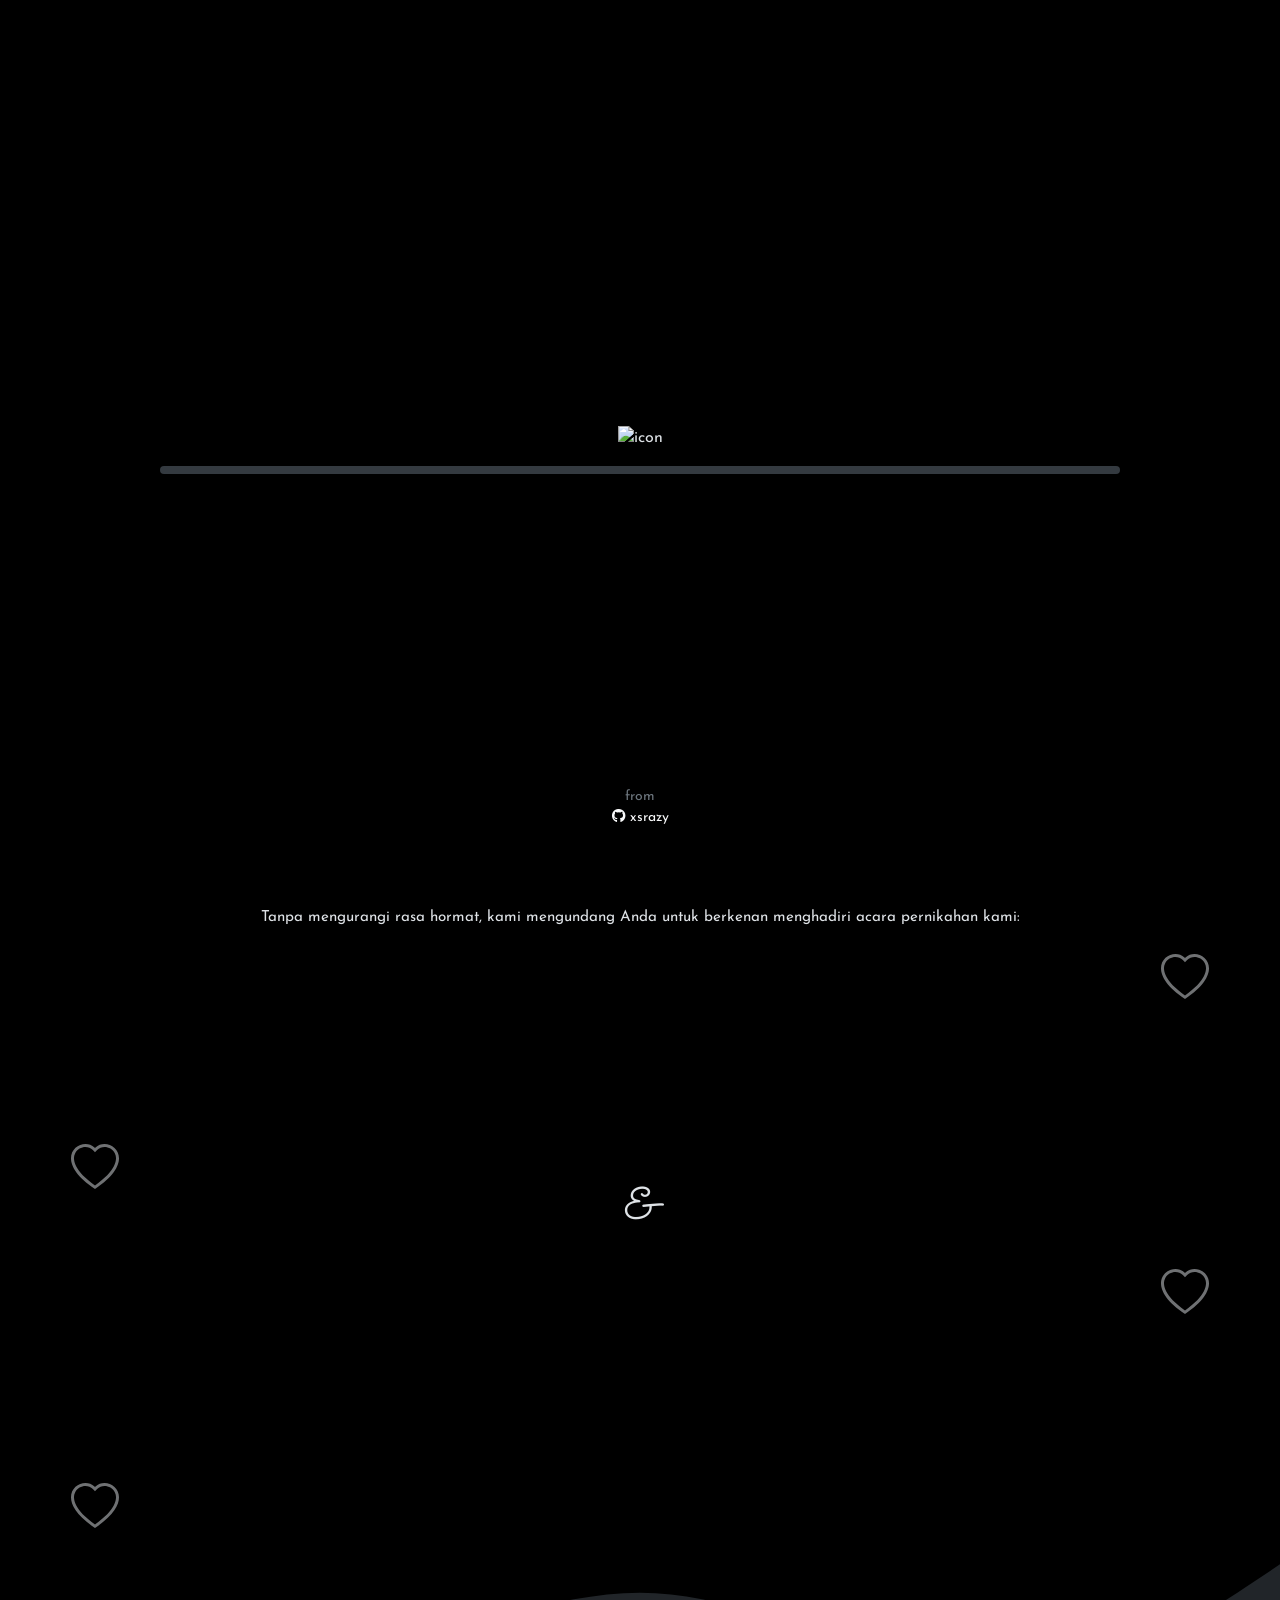
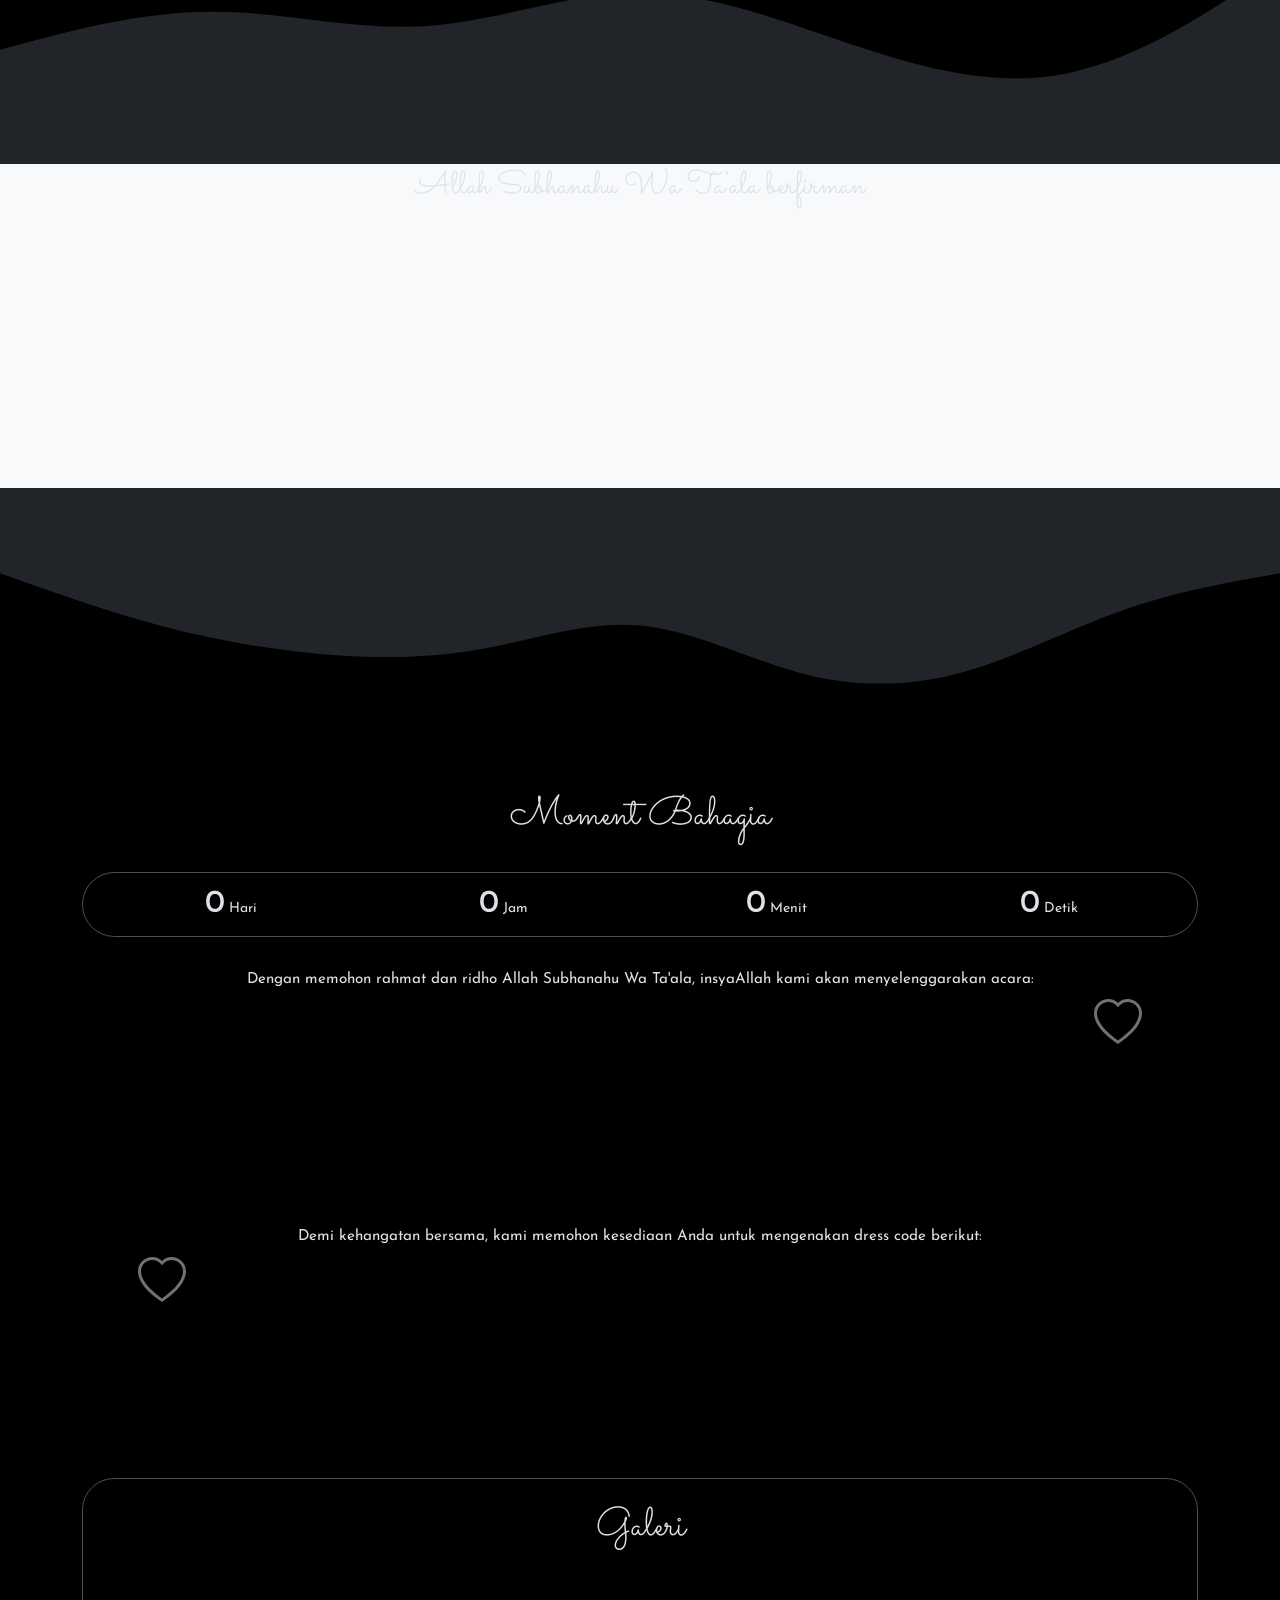
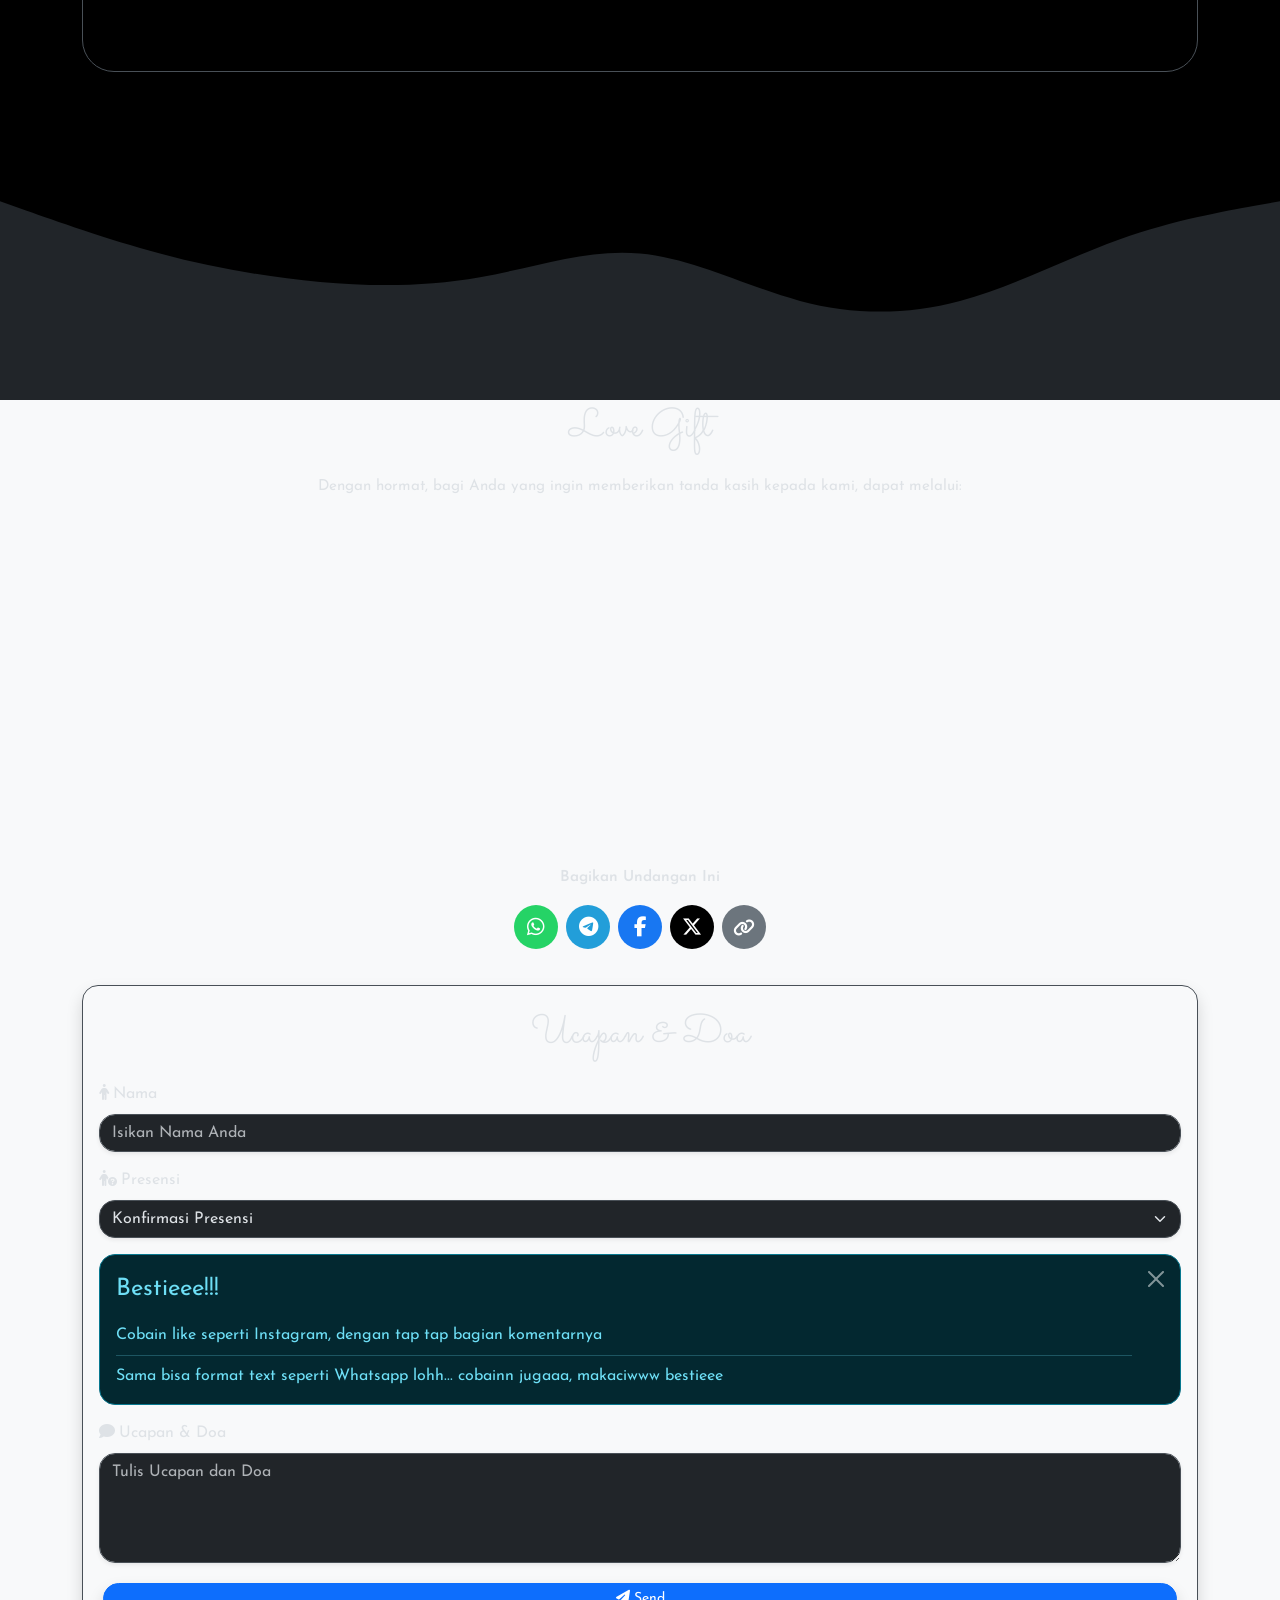
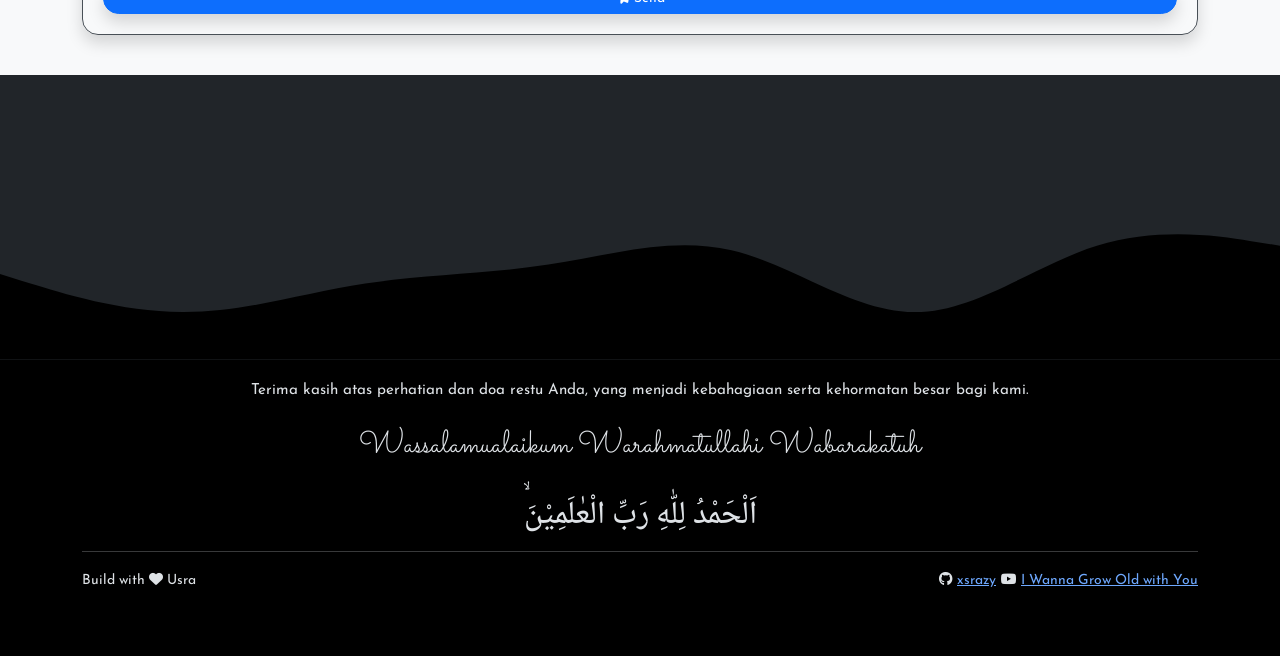
==== index.html @ a52a0869 "Rilis perdana: undangan digital Usra & Siapa (modifikasi template dewanakl/undangan, backend sendiri" ====
<!doctype html>
<html lang="id" data-bs-theme="dark">

<head>
    <!-- Common Tag -->
    <meta charset="utf-8">
    <meta name="viewport" content="width=device-width, initial-scale=1">
    <title>Undangan Digital Usra & Siapa | Website Undangan Pernikahan Online</title>

    <!-- SEO Tag -->
    <meta name="author" content="Usra">
    <meta name="language" content="id">
    <meta name="robots" content="index, follow, max-image-preview:large">
    <meta name="googlebot" content="index, follow, max-image-preview:large">
    <meta name="title" content="Undangan Digital Usra & Siapa | Website Undangan Pernikahan Online">
    <meta name="description" content="Undangan pernikahan digital online Usra & Siapa, Sabtu 03 Februari 2032 di Monas, Jakarta. Buka undangan, kirim ucapan dan doa, serta RSVP di sini.">
    <meta name="keywords" content="undangan digital, undangan pernikahan online, undangan online, undangan pernikahan, website undangan, undangan digital pernikahan, wedding invitation, undangan nikah online, undangan web, undangan Usra dan Siapa">
    <meta property="og:title" content="Undangan Digital Usra & Siapa | Website Undangan Pernikahan Online">
    <meta property="og:description" content="Undangan pernikahan digital online Usra & Siapa, Sabtu 03 Februari 2032 di Monas, Jakarta. Buka undangan, kirim ucapan dan doa, serta RSVP di sini.">
    <meta property="og:image" content="https://nikah.xsrazy.web.id/assets/images/og-image.jpg">
    <meta property="og:image:secure_url" content="https://nikah.xsrazy.web.id/assets/images/og-image.jpg">
    <meta property="og:image:type" content="image/jpeg">
    <meta property="og:image:alt" content="Undangan Pernikahan Digital Usra & Siapa">
    <meta property="og:image:width" content="1200">
    <meta property="og:image:height" content="630">
    <meta property="og:type" content="website">
    <meta property="og:locale" content="id_ID">
    <meta property="og:url" content="https://nikah.xsrazy.web.id/">
    <meta property="og:site_name" content="Undangan Digital Usra & Siapa">
    <meta name="twitter:card" content="summary_large_image">
    <meta name="twitter:title" content="Undangan Digital Usra & Siapa | Website Undangan Pernikahan Online">
    <meta name="twitter:description" content="Undangan pernikahan digital online Usra & Siapa, Sabtu 03 Februari 2032 di Monas, Jakarta. Buka undangan, kirim ucapan dan doa, serta RSVP di sini.">
    <meta name="twitter:image" content="https://nikah.xsrazy.web.id/assets/images/og-image.jpg">

    <!-- Structured Data -->
    <script type="application/ld+json">
    {
        "@context": "https://schema.org",
        "@graph": [
            {
                "@type": "WebSite",
                "name": "Undangan Digital Usra & Siapa",
                "url": "https://nikah.xsrazy.web.id/"
            },
            {
                "@type": "Event",
                "name": "Pernikahan Usra & Siapa",
                "startDate": "2032-02-03T10:00:00+07:00",
                "eventStatus": "https://schema.org/EventScheduled",
                "eventAttendanceMode": "https://schema.org/OfflineEventAttendanceMode",
                "location": {
                    "@type": "Place",
                    "name": "Monumen Nasional (Monas)",
                    "address": {
                        "@type": "PostalAddress",
                        "addressLocality": "Gambir, Jakarta Pusat",
                        "addressCountry": "ID"
                    }
                },
                "image": ["https://nikah.xsrazy.web.id/assets/images/og-image.jpg"],
                "description": "Undangan pernikahan digital online Usra & Siapa, Sabtu 03 Februari 2032 di Monas, Jakarta.",
                "organizer": {
                    "@type": "Person",
                    "name": "Usra",
                    "url": "https://nikah.xsrazy.web.id/"
                }
            }
        ]
    }
    </script>

    <!-- Appearance -->
    <meta name="mobile-web-app-capable" content="yes">
    <meta name="apple-mobile-web-app-title" content="Undangan Usra & Siapa">
    <meta name="theme-color" content="#000000">
    <meta name="color-scheme" content="dark light">
    <meta name="apple-mobile-web-app-status-bar-style" content="black-translucent">
    <link rel="canonical" href="https://nikah.xsrazy.web.id/">
    <link rel="icon" type="image/x-icon" href="./assets/favicon.ico">
    <link rel="shortcut icon" type="image/x-icon" href="./assets/favicon.ico">
    <link rel="icon" type="image/png" sizes="192x192" href="./assets/images/icon-192x192.png">
    <link rel="icon" type="image/png" sizes="512x512" href="./assets/images/icon-512x512.png">
    <link rel="apple-touch-icon" sizes="192x192" href="./assets/images/icon-192x192.png">

    <!-- Preconnect CDN -->
    <link rel="dns-prefetch" href="https://cdn.jsdelivr.net">
    <link rel="dns-prefetch" href="https://fonts.googleapis.com">
    <link rel="dns-prefetch" href="https://fonts.gstatic.com">
    <link rel="preconnect" href="https://cdn.jsdelivr.net" crossorigin="anonymous">
    <link rel="preconnect" href="https://fonts.googleapis.com" crossorigin="anonymous">
    <link rel="preconnect" href="https://fonts.gstatic.com" crossorigin>

    <!-- Preload Resources -->
    <link rel="preload" href="https://cdn.jsdelivr.net/npm/normalize.css@8.0.1/normalize.css" integrity="sha256-WAgYcAck1C1/zEl5sBl5cfyhxtLgKGdpI3oKyJffVRI=" crossorigin="anonymous" as="style">
    <link rel="preload" href="https://cdn.jsdelivr.net/npm/bootstrap@5.3.3/dist/css/bootstrap.min.css" integrity="sha256-PI8n5gCcz9cQqQXm3PEtDuPG8qx9oFsFctPg0S5zb8g=" crossorigin="anonymous" as="style">
    <link rel="preload" href="https://cdn.jsdelivr.net/npm/@fortawesome/fontawesome-free@6.5.1/css/all.min.css" integrity="sha256-wiz7ZSCn/btzhjKDQBms9Hx4sSeUYsDrTLg7roPstac=" crossorigin="anonymous" as="style">
    <link rel="preload" href="https://cdn.jsdelivr.net/npm/aos@2.3.4/dist/aos.css" integrity="sha256-GqiEX9BuR1rv5zPU5Vs2qS/NSHl1BJyBcjQYJ6ycwD4=" crossorigin="anonymous" as="style">
    <link rel="preload" href="https://cdn.jsdelivr.net/npm/bootstrap@5.3.3/dist/js/bootstrap.bundle.min.js" integrity="sha256-CDOy6cOibCWEdsRiZuaHf8dSGGJRYuBGC+mjoJimHGw=" crossorigin="anonymous" as="script">
    <link rel="preload" href="https://cdn.jsdelivr.net/npm/aos@2.3.4/dist/aos.js" integrity="sha256-pQBbLkFHcP1cy0C8IhoSdxlm0CtcH5yJ2ki9jjgR03c=" crossorigin="anonymous" as="script">
    <link rel="preload" href="https://cdn.jsdelivr.net/npm/canvas-confetti@1.9.2/dist/confetti.browser.js" integrity="sha256-mvTaORw+RTgKnX6ZHT4P5Sc9DNP2TBpSGII7F3sT8iE=" crossorigin="anonymous" as="script">

    <!-- Fonts -->
    <link rel="stylesheet" href="https://fonts.googleapis.com/css2?family=Josefin+Sans&display=swap">
    <link rel="stylesheet" href="https://fonts.googleapis.com/css2?family=Sacramento&display=swap">
    <link rel="stylesheet" href="https://fonts.googleapis.com/css2?family=Noto+Naskh+Arabic&display=swap">

    <!-- Dependencies CSS -->
    <link rel="stylesheet" href="https://cdn.jsdelivr.net/npm/normalize.css@8.0.1/normalize.css" integrity="sha256-WAgYcAck1C1/zEl5sBl5cfyhxtLgKGdpI3oKyJffVRI=" crossorigin="anonymous">
    <link rel="stylesheet" href="https://cdn.jsdelivr.net/npm/bootstrap@5.3.3/dist/css/bootstrap.min.css" integrity="sha256-PI8n5gCcz9cQqQXm3PEtDuPG8qx9oFsFctPg0S5zb8g=" crossorigin="anonymous">
    <link rel="stylesheet" href="https://cdn.jsdelivr.net/npm/@fortawesome/fontawesome-free@6.5.1/css/all.min.css" integrity="sha256-wiz7ZSCn/btzhjKDQBms9Hx4sSeUYsDrTLg7roPstac=" crossorigin="anonymous">
    <link rel="stylesheet" href="https://cdn.jsdelivr.net/npm/aos@2.3.4/dist/aos.css" integrity="sha256-GqiEX9BuR1rv5zPU5Vs2qS/NSHl1BJyBcjQYJ6ycwD4=" crossorigin="anonymous">
    <link rel="stylesheet" href="./css/app.css">
</head>

<!-- If not using comments, you can remove the data-key and data-url attributes -->
<!-- Data theme ['auto', 'dark', 'light'] -->

<body data-key="45ae692ae8398ac6ecfca2a879893a5cbbcf6b051b376eff" data-url="/" data-theme="auto">

    <!-- Navbar Bottom -->
    <nav class="navbar bg-dark navbar-expand fixed-bottom rounded-top-4 border-top p-0" id="navbar-menu">
        <ul class="navbar-nav nav-justified w-100 align-items-center">
            <li class="nav-item">
                <a class="nav-link" href="#home">
                    <i class="fa-solid fa-house"></i>
                    <span class="d-block" style="font-size: 0.7rem;">Home</span>
                </a>
            </li>
            <li class="nav-item">
                <a class="nav-link" href="#bride">
                    <i class="fa-solid fa-user-group"></i>
                    <span class="d-block" style="font-size: 0.7rem;">Mempelai</span>
                </a>
            </li>
            <li class="nav-item">
                <a class="nav-link" href="#wedding-date">
                    <i class="fa-solid fa-calendar-check"></i>
                    <span class="d-block" style="font-size: 0.7rem;">Tanggal</span>
                </a>
            </li>
            <li class="nav-item">
                <a class="nav-link" href="#gallery">
                    <i class="fa-solid fa-images"></i>
                    <span class="d-block" style="font-size: 0.7rem;">Galeri</span>
                </a>
            </li>
            <li class="nav-item">
                <a class="nav-link" href="#comment">
                    <i class="fa-solid fa-comments"></i>
                    <span class="d-block" style="font-size: 0.7rem;">Ucapan</span>
                </a>
            </li>
        </ul>
    </nav>

    <!-- Main Content -->
    <main data-bs-spy="scroll" data-bs-target="#navbar-menu" data-bs-root-margin="25% 0% 0% 0%" data-bs-smooth-scroll="true" tabindex="0">

        <!-- Home -->
        <section id="home" class="bg-light position-relative overflow-hidden p-0 m-0">
            <img src="./assets/images/bg.webp" alt="bg" class="position-absolute opacity-25 top-50 start-50 translate-middle bg-cover-home">

            <div class="position-relative text-center p-2">
                <h1 class="font-esthetic my-4 fw-medium" style="font-size: 2.5rem;">Undangan Pernikahan</h1>

                <img src="./assets/images/bg.webp" alt="bg" onclick="util.modal(this)" class="img-center-crop rounded-circle border border-3 border-light shadow my-4 mx-auto">

                <h2 class="font-esthetic my-4" style="font-size: 2.5rem;">Usra &amp; Siapa</h2>
                <p class="my-2" style="font-size: 1.25rem;">Sabtu, 03 Februari 2032</p>

                <a class="btn btn-outline-light btn-sm shadow rounded-pill px-3" target="_blank" href="https://calendar.google.com/calendar/render?action=TEMPLATE&text=The%20Wedding%20of%20Usra%20and%20Siapa&details=The%20Wedding%20of%20Usra%20and%20Siapa%20%7C%20Sabtu%2C%2003%20Februari%202032%20%7C%20Monumen%20Nasional%20%28Monas%29%2C%20Gambir%2C%20Jakarta%20Pusat%20%7C%2010.00%20-%2011.00%20WIB&dates=20320203T100000/20320203T110000&location=https%3A//www.google.com/maps/search/%3Fapi%3D1%26query%3DMonas%2BJakarta">
                    <i class="fa-solid fa-calendar-check me-2"></i>Save The Date
                </a>

                <div class="d-flex justify-content-center align-items-center mt-4 mb-2">
                    <div class="mouse-animation border border-secondary-subtle border-2 rounded-5 px-2 py-1">
                        <div class="scroll-animation rounded-4 bg-secondary"></div>
                    </div>
                </div>

                <p class="m-0 p-0 text-secondary" style="font-size: 0.95rem;">Scroll Down</p>
            </div>
        </section>

        <!-- Wave Separator -->
        <svg xmlns="http://www.w3.org/2000/svg" viewBox="0 0 1440 320" class="color-theme-black">
            <path fill="currentColor" fill-opacity="1" d="M0,160L48,144C96,128,192,96,288,106.7C384,117,480,171,576,165.3C672,160,768,96,864,96C960,96,1056,160,1152,154.7C1248,149,1344,75,1392,37.3L1440,0L1440,320L1392,320C1344,320,1248,320,1152,320C1056,320,960,320,864,320C768,320,672,320,576,320C480,320,384,320,288,320C192,320,96,320,48,320L0,320Z"></path>
        </svg>

        <!-- Bride -->
        <section class="bg-black text-center px-2" id="bride">
            <h2 class="font-arabic py-4 m-0" style="font-size: 2rem;">بِسْمِ اللّٰهِ الرَّحْمٰنِ الرَّحِيْمِ</h2>
            <h2 class="font-esthetic py-4 m-0" style="font-size: 2rem;">Assalamualaikum Warahmatullahi Wabarakatuh</h2>
            <p class="pb-4 m-0" style="font-size: 0.95rem;">Tanpa mengurangi rasa hormat, kami mengundang Anda untuk berkenan menghadiri acara pernikahan kami:</p>

            <!-- Love animation -->
            <div class="position-relative">
                <div class="position-absolute" style="top: 0%; right: 5%;">
                    <svg xmlns="http://www.w3.org/2000/svg" width="48" height="48" fill="currentColor" class="opacity-50" onload="util.animate(this, 500, 'animate-love')" viewBox="0 0 16 16">
                        <path d="m8 2.748-.717-.737C5.6.281 2.514.878 1.4 3.053c-.523 1.023-.641 2.5.314 4.385.92 1.815 2.834 3.989 6.286 6.357 3.452-2.368 5.365-4.542 6.286-6.357.955-1.886.838-3.362.314-4.385C13.486.878 10.4.28 8.717 2.01zM8 15C-7.333 4.868 3.279-3.04 7.824 1.143q.09.083.176.171a3 3 0 0 1 .176-.17C12.72-3.042 23.333 4.867 8 15" />
                    </svg>
                </div>
            </div>

            <div class="overflow-x-hidden pb-4">

                <div data-aos="fade-right" data-aos-duration="2000">
                    <img src="./assets/images/cowo.webp" alt="cowo" onclick="util.modal(this)" class="img-center-crop rounded-circle border border-3 border-light shadow my-4 mx-auto">
                    <h2 class="font-esthetic m-0" style="font-size: 2rem;">Usra</h2>
                    <p class="mt-3 mb-1" style="font-size: 1.25rem;">Putra ke-...</p>
                    <p class="mb-0">Bapak ... dan Ibu ...</p>
                </div>

                <!-- Love animation -->
                <div class="position-relative">
                    <div class="position-absolute" style="top: 0%; left: 5%;">
                        <svg xmlns="http://www.w3.org/2000/svg" width="48" height="48" fill="currentColor" class="opacity-50" onload="util.animate(this, 2000, 'animate-love')" viewBox="0 0 16 16">
                            <path d="m8 2.748-.717-.737C5.6.281 2.514.878 1.4 3.053c-.523 1.023-.641 2.5.314 4.385.92 1.815 2.834 3.989 6.286 6.357 3.452-2.368 5.365-4.542 6.286-6.357.955-1.886.838-3.362.314-4.385C13.486.878 10.4.28 8.717 2.01zM8 15C-7.333 4.868 3.279-3.04 7.824 1.143q.09.083.176.171a3 3 0 0 1 .176-.17C12.72-3.042 23.333 4.867 8 15" />
                        </svg>
                    </div>
                </div>

                <h2 class="font-esthetic my-4" style="font-size: 4rem;">&amp;</h2>

                <!-- Love animation -->
                <div class="position-relative">
                    <div class="position-absolute" style="top: 0%; right: 5%;">
                        <svg xmlns="http://www.w3.org/2000/svg" width="48" height="48" fill="currentColor" class="opacity-50" onload="util.animate(this, 3000, 'animate-love')" viewBox="0 0 16 16">
                            <path d="m8 2.748-.717-.737C5.6.281 2.514.878 1.4 3.053c-.523 1.023-.641 2.5.314 4.385.92 1.815 2.834 3.989 6.286 6.357 3.452-2.368 5.365-4.542 6.286-6.357.955-1.886.838-3.362.314-4.385C13.486.878 10.4.28 8.717 2.01zM8 15C-7.333 4.868 3.279-3.04 7.824 1.143q.09.083.176.171a3 3 0 0 1 .176-.17C12.72-3.042 23.333 4.867 8 15" />
                        </svg>
                    </div>
                </div>

                <div data-aos="fade-left" data-aos-duration="2000">
                    <img src="./assets/images/cewe.webp" alt="cewe" onclick="util.modal(this)" class="img-center-crop rounded-circle border border-3 border-light shadow my-4 mx-auto">
                    <h2 class="font-esthetic m-0" style="font-size: 2rem;">Siapa</h2>
                    <p class="mt-3 mb-1" style="font-size: 1.25rem;">Putri ke-...</p>
                    <p class="mb-0">Bapak ... dan Ibu ...</p>
                </div>
            </div>

            <!-- Love animation -->
            <div class="position-relative">
                <div class="position-absolute" style="top: 0%; left: 5%;">
                    <svg xmlns="http://www.w3.org/2000/svg" width="48" height="48" fill="currentColor" class="opacity-50" onload="util.animate(this, 2000, 'animate-love')" viewBox="0 0 16 16">
                        <path d="m8 2.748-.717-.737C5.6.281 2.514.878 1.4 3.053c-.523 1.023-.641 2.5.314 4.385.92 1.815 2.834 3.989 6.286 6.357 3.452-2.368 5.365-4.542 6.286-6.357.955-1.886.838-3.362.314-4.385C13.486.878 10.4.28 8.717 2.01zM8 15C-7.333 4.868 3.279-3.04 7.824 1.143q.09.083.176.171a3 3 0 0 1 .176-.17C12.72-3.042 23.333 4.867 8 15" />
                    </svg>
                </div>
            </div>
        </section>

        <!-- Wave Separator -->
        <svg xmlns="http://www.w3.org/2000/svg" viewBox="0 0 1440 320" class="color-theme-black">
            <path fill="currentColor" fill-opacity="1" d="M0,192L40,181.3C80,171,160,149,240,149.3C320,149,400,171,480,165.3C560,160,640,128,720,128C800,128,880,160,960,186.7C1040,213,1120,235,1200,218.7C1280,203,1360,149,1400,122.7L1440,96L1440,0L1400,0C1360,0,1280,0,1200,0C1120,0,1040,0,960,0C880,0,800,0,720,0C640,0,560,0,480,0C400,0,320,0,240,0C160,0,80,0,40,0L0,0Z"></path>
        </svg>

        <!-- Firman Allah Subhanahu Wa Ta'ala -->
        <section class="bg-light pb-4">
            <div class="container text-center">
                <h2 class="font-esthetic py-2 m-0" style="font-size: 2rem;">Allah Subhanahu Wa Ta'ala berfirman</h2>

                <div class="bg-theme-dark mt-4 p-3 shadow rounded-4" data-aos="fade-up" data-aos-duration="2000">
                    <p class="p-1 mb-3" style="font-size: 0.95rem;">Dan segala sesuatu Kami ciptakan berpasang-pasangan agar kamu mengingat (kebesaran Allah).</p>
                    <a class="m-0 p-0 text-dark link-offset-2" target="_blank" href="https://quran.com/id/51/49">QS. Adh-Dhariyat: 49</a>
                </div>

                <div class="bg-theme-dark mt-4 p-3 shadow rounded-4" data-aos="fade-up" data-aos-duration="2000">
                    <p class="p-1 mb-3" style="font-size: 0.95rem;">dan sesungguhnya Dialah yang menciptakan pasangan laki-laki dan perempuan,</p>
                    <a class="m-0 p-0 text-dark link-offset-2" target="_blank" href="https://quran.com/id/53/45">QS. An-Najm: 45</a>
                </div>
            </div>
        </section>

        <!-- Wave Separator -->
        <svg xmlns="http://www.w3.org/2000/svg" viewBox="0 0 1440 320" class="color-theme-black">
            <path fill="currentColor" fill-opacity="1" d="M0,96L30,106.7C60,117,120,139,180,154.7C240,171,300,181,360,186.7C420,192,480,192,540,181.3C600,171,660,149,720,154.7C780,160,840,192,900,208C960,224,1020,224,1080,208C1140,192,1200,160,1260,138.7C1320,117,1380,107,1410,101.3L1440,96L1440,320L1410,320C1380,320,1320,320,1260,320C1200,320,1140,320,1080,320C1020,320,960,320,900,320C840,320,780,320,720,320C660,320,600,320,540,320C480,320,420,320,360,320C300,320,240,320,180,320C120,320,60,320,30,320L0,320Z"></path>
        </svg>

        <!-- Wedding Date -->
        <section class="bg-black pb-2" id="wedding-date">
            <div class="container text-center">
                <h2 class="font-esthetic py-4 m-0" style="font-size: 2.5rem;">Moment Bahagia</h2>

                <div class="border rounded-pill shadow py-2 px-4 mt-2 mb-4">
                    <!-- Ganti waktunya pada data-waktu (sesuai format tersebut) -->
                    <div class="row justify-content-center" data-time="2032-02-03 10:00:00" id="count-down">
                        <div class="col-3 p-1">
                            <h2 class="d-inline m-0 p-0" id="day">0</h2><small class="ms-1 me-0 my-0 p-0 d-inline">Hari</small>
                        </div>
                        <div class="col-3 p-1">
                            <h2 class="d-inline m-0 p-0" id="hour">0</h2><small class="ms-1 me-0 my-0 p-0 d-inline">Jam</small>
                        </div>
                        <div class="col-3 p-1">
                            <h2 class="d-inline m-0 p-0" id="minute">0</h2><small class="ms-1 me-0 my-0 p-0 d-inline">Menit</small>
                        </div>
                        <div class="col-3 p-1">
                            <h2 class="d-inline m-0 p-0" id="second">0</h2><small class="ms-1 me-0 my-0 p-0 d-inline">Detik</small>
                        </div>
                    </div>
                </div>

                <p class="py-2 m-0" style="font-size: 0.95rem;">Dengan memohon rahmat dan ridho Allah Subhanahu Wa Ta'ala, insyaAllah kami akan menyelenggarakan acara:</p>

                <!-- Love animation -->
                <div class="position-relative">
                    <div class="position-absolute" style="top: 0%; right: 5%;">
                        <svg xmlns="http://www.w3.org/2000/svg" width="48" height="48" fill="currentColor" class="opacity-50" onload="util.animate(this, 3000, 'animate-love')" viewBox="0 0 16 16">
                            <path d="m8 2.748-.717-.737C5.6.281 2.514.878 1.4 3.053c-.523 1.023-.641 2.5.314 4.385.92 1.815 2.834 3.989 6.286 6.357 3.452-2.368 5.365-4.542 6.286-6.357.955-1.886.838-3.362.314-4.385C13.486.878 10.4.28 8.717 2.01zM8 15C-7.333 4.868 3.279-3.04 7.824 1.143q.09.083.176.171a3 3 0 0 1 .176-.17C12.72-3.042 23.333 4.867 8 15" />
                        </svg>
                    </div>
                </div>

                <div class="overflow-x-hidden">
                    <div class="py-2" data-aos="fade-right" data-aos-duration="1500">
                        <h2 class="font-esthetic m-0 py-2" style="font-size: 2rem;">Akad</h2>
                        <p style="font-size: 0.95rem;">Pukul 10.00 WIB - Selesai</p>
                    </div>

                    <div class="py-2" data-aos="fade-left" data-aos-duration="1500">
                        <h2 class="font-esthetic m-0 py-2" style="font-size: 2rem;">Resepsi</h2>
                        <p style="font-size: 0.95rem;">Pukul 13.00 WIB - Selesai</p>
                    </div>
                </div>

                <p class="py-2 m-0" style="font-size: 0.95rem;">Demi kehangatan bersama, kami memohon kesediaan Anda untuk mengenakan dress code berikut:</p>

                <!-- Love animation -->
                <div class="position-relative">
                    <div class="position-absolute" style="top: 0%; left: 5%;">
                        <svg xmlns="http://www.w3.org/2000/svg" width="48" height="48" fill="currentColor" class="opacity-50" onload="util.animate(this, 2000, 'animate-love')" viewBox="0 0 16 16">
                            <path d="m8 2.748-.717-.737C5.6.281 2.514.878 1.4 3.053c-.523 1.023-.641 2.5.314 4.385.92 1.815 2.834 3.989 6.286 6.357 3.452-2.368 5.365-4.542 6.286-6.357.955-1.886.838-3.362.314-4.385C13.486.878 10.4.28 8.717 2.01zM8 15C-7.333 4.868 3.279-3.04 7.824 1.143q.09.083.176.171a3 3 0 0 1 .176-.17C12.72-3.042 23.333 4.867 8 15" />
                        </svg>
                    </div>
                </div>

                <div class="py-2" data-aos="fade-down" data-aos-duration="1500">
                    <h2 class="font-esthetic m-0 py-2" style="font-size: 2rem;">Batik</h2>
                    <p style="font-size: 0.95rem;">Dominasi berwarna hitam</p>
                </div>

                <div class="py-2" data-aos="fade-down" data-aos-duration="1500">
                    <a href="https://www.google.com/maps/search/?api=1&query=Monas+Jakarta" target="_blank" class="btn btn-outline-light btn-sm rounded-pill shadow mb-2 px-3"><i class="fa-solid fa-map-location-dot me-2"></i>Lihat Google Maps</a>
                    <small class="d-block my-1">Monumen Nasional (Monas), Gambir, Jakarta Pusat. Titik kumpul di sini, kalo nyasar tanya satpam terdekat aja.</small>
                </div>
            </div>
        </section>

        <!-- Gallery -->
        <section class="bg-black pb-5 pt-4" id="gallery">
            <div class="container">
                <div class="border rounded-5 shadow p-3">

                    <h2 class="font-esthetic text-center py-2 m-0" style="font-size: 2.5rem;">Galeri</h2>

                    <div id="carousel-image-one" data-aos="fade-up" data-aos-duration="1500" class="carousel slide mt-4" data-bs-ride="carousel">
                        <div class="carousel-indicators">
                            <button type="button" data-bs-target="#carousel-image-one" data-bs-slide-to="0" class="active" aria-current="true" aria-label="Slide 1"></button>
                            <button type="button" data-bs-target="#carousel-image-one" data-bs-slide-to="1" aria-label="Slide 2"></button>
                            <button type="button" data-bs-target="#carousel-image-one" data-bs-slide-to="2" aria-label="Slide 3"></button>
                        </div>

                        <div class="carousel-inner rounded-4">
                            <div class="carousel-item active">
                                <img src="https://picsum.photos/1280/720?random=1" alt="image 1" class="d-block w-100" onclick="util.modal(this)">
                            </div>
                            <div class="carousel-item">
                                <img src="https://picsum.photos/1280/720?random=2" alt="image 2" class="d-block w-100" onclick="util.modal(this)">
                            </div>
                            <div class="carousel-item">
                                <img src="https://picsum.photos/1280/720?random=3" alt="image 3" class="d-block w-100" onclick="util.modal(this)">
                            </div>
                        </div>

                        <button class="carousel-control-prev" type="button" data-bs-target="#carousel-image-one" data-bs-slide="prev">
                            <span class="carousel-control-prev-icon" aria-hidden="true"></span>
                            <span class="visually-hidden">Previous</span>
                        </button>

                        <button class="carousel-control-next" type="button" data-bs-target="#carousel-image-one" data-bs-slide="next">
                            <span class="carousel-control-next-icon" aria-hidden="true"></span>
                            <span class="visually-hidden">Next</span>
                        </button>
                    </div>

                    <div id="carousel-image-two" data-aos="fade-up" data-aos-duration="1500" class="carousel slide mt-4" data-bs-ride="carousel">
                        <div class="carousel-indicators">
                            <button type="button" data-bs-target="#carousel-image-two" data-bs-slide-to="0" class="active" aria-current="true" aria-label="Slide 1"></button>
                            <button type="button" data-bs-target="#carousel-image-two" data-bs-slide-to="1" aria-label="Slide 2"></button>
                            <button type="button" data-bs-target="#carousel-image-two" data-bs-slide-to="2" aria-label="Slide 3"></button>
                        </div>

                        <div class="carousel-inner rounded-4">
                            <div class="carousel-item active">
                                <img src="https://picsum.photos/1280/720?random=4" alt="image 4" class="d-block w-100" onclick="util.modal(this)">
                            </div>
                            <div class="carousel-item">
                                <img src="https://picsum.photos/1280/720?random=5" alt="image 5" class="d-block w-100" onclick="util.modal(this)">
                            </div>
                            <div class="carousel-item">
                                <img src="https://picsum.photos/1280/720?random=6" alt="image 6" class="d-block w-100" onclick="util.modal(this)">
                            </div>
                        </div>

                        <button class="carousel-control-prev" type="button" data-bs-target="#carousel-image-two" data-bs-slide="prev">
                            <span class="carousel-control-prev-icon" aria-hidden="true"></span>
                            <span class="visually-hidden">Previous</span>
                        </button>

                        <button class="carousel-control-next" type="button" data-bs-target="#carousel-image-two" data-bs-slide="next">
                            <span class="carousel-control-next-icon" aria-hidden="true"></span>
                            <span class="visually-hidden">Next</span>
                        </button>
                    </div>
                </div>
            </div>
        </section>

        <!-- Wave Separator -->
        <svg xmlns="http://www.w3.org/2000/svg" viewBox="0 0 1440 320" class="color-theme-black">
            <path fill="currentColor" fill-opacity="1" d="M0,96L30,106.7C60,117,120,139,180,154.7C240,171,300,181,360,186.7C420,192,480,192,540,181.3C600,171,660,149,720,154.7C780,160,840,192,900,208C960,224,1020,224,1080,208C1140,192,1200,160,1260,138.7C1320,117,1380,107,1410,101.3L1440,96L1440,0L1410,0C1380,0,1320,0,1260,0C1200,0,1140,0,1080,0C1020,0,960,0,900,0C840,0,780,0,720,0C660,0,600,0,540,0C480,0,420,0,360,0C300,0,240,0,180,0C120,0,60,0,30,0L0,0Z"></path>
        </svg>

        <!-- Love Gift -->
        <section class="bg-light pb-4">
            <div class="container text-center">
                <h2 class="font-esthetic pt-2 mb-4" style="font-size: 2.5rem;">Love Gift</h2>
                <p class="mb-3" style="font-size: 0.95rem;">Dengan hormat, bagi Anda yang ingin memberikan tanda kasih kepada kami, dapat melalui:</p>

                <div class="mx-auto px-3" style="max-width: 540px;">
                    <div class="bg-theme-dark rounded-4 shadow p-4 mt-2 mb-4 text-start" data-aos="fade-up" data-aos-duration="2500">
                        <img src="./assets/images/seabank.svg" style="height: 32px; width: auto;" alt="seabank">

                        <div class="d-flex justify-content-between align-items-center mt-3">
                            <p class="m-0 p-0" style="font-size: 0.95rem;">---- ---- ---- 4848</p>
                            <!-- Ubah juga data-copy sesuai dengan no rekening -->
                            <button class="btn btn-outline-dark btn-sm rounded-4" style="font-size: 0.75rem;" data-copy="2032020320322032" onclick="util.copy(this, 'Tersalin')"><i class="fa-solid fa-copy me-1"></i>Salin</button>
                        </div>

                        <p class="mt-2 mb-0 p-0" style="font-size: 0.95rem;">Usra</p>
                    </div>

                    <div class="bg-theme-dark rounded-4 shadow p-4 mt-2 text-start" data-aos="fade-up" data-aos-duration="2500">
                        <img src="./assets/images/dana.svg" style="height: 30px; width: auto;" alt="dana">

                        <div class="d-flex justify-content-between align-items-center mt-3">
                            <p class="m-0 p-0" style="font-size: 0.95rem;">---- ---- ---- 1748</p>
                            <!-- Ubah juga data-copy sesuai dengan no rekening -->
                            <button class="btn btn-outline-dark btn-sm rounded-4" style="font-size: 0.75rem;" data-copy="0302030203020302" onclick="util.copy(this, 'Tersalin')"><i class="fa-solid fa-copy me-1"></i>Salin</button>
                        </div>

                        <p class="mt-2 mb-0 p-0" style="font-size: 0.95rem;">Usra</p>
                    </div>
                </div>
            </div>
        </section>

        <!-- Bagikan -->
        <section class="bg-light pb-4">
            <div class="container text-center">
                <p class="mb-3 fw-semibold" style="font-size: 0.95rem;">Bagikan Undangan Ini</p>
                <div class="d-flex justify-content-center gap-2">
                    <a class="btn rounded-circle d-inline-flex align-items-center justify-content-center" style="width: 2.75rem; height: 2.75rem; background-color: #25d366; color: #fff;" target="_blank" rel="noopener" href="https://wa.me/?text=Undangan%20Pernikahan%20Usra%20%26%20Siapa%2C%20Sabtu%2003%20Februari%202032.%20Buka%20undangannya%20di%20sini%3A%20https%3A%2F%2Fnikah.xsrazy.web.id%2F" aria-label="Bagikan ke WhatsApp">
                        <i class="fa-brands fa-whatsapp" style="font-size: 1.25rem;"></i>
                    </a>
                    <a class="btn rounded-circle d-inline-flex align-items-center justify-content-center" style="width: 2.75rem; height: 2.75rem; background-color: #229ed9; color: #fff;" target="_blank" rel="noopener" href="https://t.me/share/url?url=https%3A%2F%2Fnikah.xsrazy.web.id%2F&text=Undangan%20Pernikahan%20Usra%20%26%20Siapa%2C%20Sabtu%2003%20Februari%202032.%20Buka%20undangannya%20di%20sini%3A" aria-label="Bagikan ke Telegram">
                        <i class="fa-brands fa-telegram" style="font-size: 1.25rem;"></i>
                    </a>
                    <a class="btn rounded-circle d-inline-flex align-items-center justify-content-center" style="width: 2.75rem; height: 2.75rem; background-color: #1877f2; color: #fff;" target="_blank" rel="noopener" href="https://www.facebook.com/sharer/sharer.php?u=https%3A%2F%2Fnikah.xsrazy.web.id%2F" aria-label="Bagikan ke Facebook">
                        <i class="fa-brands fa-facebook-f" style="font-size: 1.25rem;"></i>
                    </a>
                    <a class="btn rounded-circle d-inline-flex align-items-center justify-content-center" style="width: 2.75rem; height: 2.75rem; background-color: #000000; color: #fff;" target="_blank" rel="noopener" href="https://twitter.com/intent/tweet?text=Undangan%20Pernikahan%20Usra%20%26%20Siapa%2C%20Sabtu%2003%20Februari%202032.%20Buka%20undangannya%20di%20sini%3A&url=https%3A%2F%2Fnikah.xsrazy.web.id%2F" aria-label="Bagikan ke X">
                        <i class="fa-brands fa-x-twitter" style="font-size: 1.25rem;"></i>
                    </a>
                    <button class="btn rounded-circle d-inline-flex align-items-center justify-content-center" style="width: 2.75rem; height: 2.75rem; background-color: #6c757d; color: #fff;" data-copy="https://nikah.xsrazy.web.id/" onclick="util.copy(this, 'Tersalin')" aria-label="Salin link undangan">
                        <i class="fa-solid fa-link" style="font-size: 1.1rem;"></i>
                    </button>
                </div>
            </div>
        </section>

        <!-- Comment -->
        <section class="bg-light my-0 pb-0 pt-3" id="comment">
            <div class="container">
                <div class="border rounded-4 shadow p-3 mb-2">
                    <h2 class="font-esthetic text-center mt-2 mb-4" style="font-size: 2.5rem;">Ucapan &amp; Doa</h2>

                    <div class="mb-3">
                        <label for="form-name" class="form-label"><i class="fa-solid fa-person me-1"></i>Nama</label>
                        <input type="text" class="form-control shadow-sm rounded-4" id="form-name" offline-disabled placeholder="Isikan Nama Anda">
                    </div>

                    <div class="mb-3">
                        <label for="form-presence" class="form-label"><i class="fa-solid fa-person-circle-question me-1"></i>Presensi</label>
                        <select class="form-select shadow-sm rounded-4" id="form-presence" offline-disabled>
                            <option value="0" selected>Konfirmasi Presensi</option>
                            <option value="1">Datang</option>
                            <option value="2">Berhalangan</option>
                        </select>
                    </div>

                    <div class="mb-3">
                        <div id="information" class="alert alert-info alert-dismissible fade show rounded-4" role="alert">
                            <button type="button" class="btn-close rounded-4 p-3" data-bs-dismiss="alert" aria-label="Close" onclick="guest.closeInformation()"></button>

                            <p style="font-size: 1.5rem;">Bestieee!!!</p>
                            <p class="m-0">Cobain like seperti Instagram, dengan tap tap bagian komentarnya</p>
                            <hr class="my-2">
                            <p class="m-0">Sama bisa format text seperti Whatsapp lohh... cobainn jugaaa, makaciwww bestieee</p>
                        </div>

                        <label for="form-comment" class="form-label"><i class="fa-solid fa-comment me-1"></i>Ucapan &amp; Doa</label>
                        <textarea class="form-control shadow-sm rounded-4" id="form-comment" rows="4" placeholder="Tulis Ucapan dan Doa" offline-disabled></textarea>
                    </div>

                    <div class="d-grid">
                        <button class="btn btn-primary btn-sm rounded-4 shadow m-1" onclick="comment.send(this)" offline-disabled>
                            <i class="fa-solid fa-paper-plane me-1"></i>Send
                        </button>
                    </div>
                </div>

                <!-- Comments -->
                <div class="py-3" id="comments" data-loading="false"></div>

                <!-- Pagination -->
                <nav class="d-flex d-none justify-content-center mt-1 mb-0" id="pagination">
                    <ul class="pagination mb-0">
                        <li class="page-item disabled" id="previous">
                            <button class="page-link rounded-start-4" onclick="pagination.previous(this)" offline-disabled>
                                <i class="fa-solid fa-circle-left me-1"></i>Prev
                            </button>
                        </li>
                        <li class="page-item disabled">
                            <span class="page-link text-light" id="page">1</span>
                        </li>
                        <li class="page-item" id="next">
                            <button class="page-link rounded-end-4" onclick="pagination.next(this)" offline-disabled>
                                Next<i class="fa-solid fa-circle-right ms-1"></i>
                            </button>
                        </li>
                    </ul>
                </nav>
            </div>
        </section>

        <!-- Wave Separator -->
        <svg xmlns="http://www.w3.org/2000/svg" viewBox="0 0 1440 320" class="color-theme-black">
            <path fill="currentColor" fill-opacity="1" d="M0,224L34.3,234.7C68.6,245,137,267,206,266.7C274.3,267,343,245,411,234.7C480,224,549,224,617,213.3C685.7,203,754,181,823,197.3C891.4,213,960,267,1029,266.7C1097.1,267,1166,213,1234,192C1302.9,171,1371,181,1406,186.7L1440,192L1440,320L1405.7,320C1371.4,320,1303,320,1234,320C1165.7,320,1097,320,1029,320C960,320,891,320,823,320C754.3,320,686,320,617,320C548.6,320,480,320,411,320C342.9,320,274,320,206,320C137.1,320,69,320,34,320L0,320Z"></path>
        </svg>

        <!-- End Of Invitation -->
        <section class="bg-black pb-5">
            <div class="container text-center">
                <p class="pb-2 pt-4" style="font-size: 0.95rem;">Terima kasih atas perhatian dan doa restu Anda, yang menjadi kebahagiaan serta kehormatan besar bagi kami.</p>

                <h2 class="font-esthetic" style="font-size: 2rem;">Wassalamualaikum Warahmatullahi Wabarakatuh</h2>
                <h2 class="font-arabic pt-4" style="font-size: 2rem;">اَلْحَمْدُ لِلّٰهِ رَبِّ الْعٰلَمِيْنَۙ</h2>

                <hr class="my-3">

                <div class="row align-items-center justify-content-between flex-column flex-sm-row pb-3">
                    <div class="col-auto">
                        <small>Build with<i class="fa-solid fa-heart mx-1"></i>Usra</small>
                    </div>
                    <div class="col-auto">
                        <small><i class="fa-brands fa-github me-1"></i><a target="_blank" href="https://github.com/xsrazy">xsrazy</a></small>
                        <small><i class="fa-brands fa-youtube me-1"></i><a target="_blank" href="https://www.youtube.com/watch?v=1WCIrw85zbQ">I Wanna Grow Old with You</a></small>
                    </div>
                </div>
            </div>
        </section>
    </main>

    <!-- Welcome Page -->
    <div class="loading-page bg-black" id="welcome" style="opacity: 1;">
        <div class="d-flex justify-content-center align-items-center" style="height: 100vh !important;">
            <div class="text-center">
                <h2 class="font-esthetic mb-4" style="font-size: 2.5rem;">The Wedding Of</h2>

                <img src="./assets/images/bg.webp" alt="background" class="img-center-crop rounded-circle border border-3 border-light shadow mb-4 mx-auto">

                <h2 class="font-esthetic mb-4" style="font-size: 2.5rem;">Usra &amp; Siapa</h2>
                <div id="guest-name" data-message="Kepada Yth Bapak/Ibu/Saudara/i"></div>

                <button type="button" class="btn btn-light shadow rounded-4 mt-3" onclick="guest.open(this)"><i class="fa-solid fa-envelope-open me-2"></i>Open Invitation</button>
            </div>
        </div>
    </div>

    <!-- Theme Button -->
    <button type="button" id="button-theme" style="display: none; bottom: 15vh;" class="btn bg-dark border btn-sm rounded-circle btn-float position-fixed" onclick="theme.change()">
        <i class="fa-solid fa-circle-half-stroke"></i>
    </button>

    <!-- Audio Button -->
    <button type="button" id="button-music" style="display: none; bottom: 9vh;" class="btn bg-dark border btn-sm rounded-circle btn-float position-fixed" data-url="./assets/music/sound.mp3" offline-disabled>
        <i class="fa-solid fa-circle-pause spin-button"></i>
    </button>

    <!-- Loading Page -->
    <div class="loading-page bg-black" id="loading" style="opacity: 1;">
        <div class="d-flex justify-content-center align-items-center" style="height: 100vh !important;">
            <div class="w-75 text-center">
                <img class="img-fluid mb-3" src="./assets/images/icon-192x192.png" alt="icon" style="width: 3.5rem;">
                <div class="progress" role="progressbar" style="height: 0.5rem;">
                    <div class="progress-bar" id="progress-bar" style="width: 0%"></div>
                </div>
                <small class="mt-1 text-light" id="progress-info" style="display: none;">Loading</small>
                <noscript>
                    <small class="mt-1 text-danger">Sorry, this invitation requires javascript to work</small>
                </noscript>
            </div>
        </div>
        <div class="text-center position-fixed w-100" style="bottom: 8%; left: 0;">
            <div class="d-flex flex-column">
                <small class="text-secondary">from</small>
                <small class="text-light"><i class="fa-brands fa-github me-1"></i>xsrazy</small>
            </div>
        </div>
    </div>

    <!-- Offline -->
    <div class="fixed-top" id="offline-mode" style="opacity: 0; z-index: 1057;"></div>

    <!-- Modal Image -->
    <div class="modal fade" id="modal-image" tabindex="-1">
        <div class="modal-dialog modal-dialog-centered modal-xl">
            <div class="modal-content rounded-4">
                <div class="modal-body p-0">
                    <div class="d-flex justify-content-center align-items-center" style="height: 100%;">
                        <img src="./assets/images/bg.webp" class="img-fluid w-100 rounded-4" alt="image" id="show-modal-image">
                    </div>
                </div>
            </div>
        </div>
    </div>

    <!-- Dependencies JS -->
    <script src="https://cdn.jsdelivr.net/npm/bootstrap@5.3.3/dist/js/bootstrap.bundle.min.js" integrity="sha256-CDOy6cOibCWEdsRiZuaHf8dSGGJRYuBGC+mjoJimHGw=" crossorigin="anonymous"></script>
    <script src="https://cdn.jsdelivr.net/npm/aos@2.3.4/dist/aos.js" integrity="sha256-pQBbLkFHcP1cy0C8IhoSdxlm0CtcH5yJ2ki9jjgR03c=" crossorigin="anonymous"></script>
    <script src="https://cdn.jsdelivr.net/npm/canvas-confetti@1.9.2/dist/confetti.browser.js" integrity="sha256-mvTaORw+RTgKnX6ZHT4P5Sc9DNP2TBpSGII7F3sT8iE=" crossorigin="anonymous"></script>
    <script src="./js/app.js" type="module"></script>
</body>

</html>
---- css/app.css ----
@import url("common.css");
@import url("animation.css");

* {
    scrollbar-width: none !important;
    -ms-overflow-style: none !important;
}

*::-webkit-scrollbar {
    display: none !important;
}

.font-esthetic {
    font-family: 'Sacramento', cursive !important;
}

.font-arabic {
    font-family: 'Noto Naskh Arabic', serif !important;
}

.img-center-crop {
    width: 14rem;
    height: 14rem;
    max-width: 100%;
    max-height: 100%;
    object-fit: cover;
}

.btn-float {
    right: 2vh;
    z-index: 1055;
}

.btn-float.bg-dark {
    background-color: rgba(var(--bs-dark-rgb), 0.9) !important;
    backdrop-filter: blur(0.625rem);
}

.btn-float.bg-light {
    background-color: rgba(var(--bs-light-rgb), 0.9) !important;
    backdrop-filter: blur(0.625rem);
}

.loading-page {
    position: fixed;
    inset: 0;
    width: 100%;
    height: 100%;
    z-index: 1056;
}

.color-theme-white {
    color: rgb(255, 255, 255);
    background-color: var(--bs-light);
}

.color-theme-black {
    color: rgb(0, 0, 0);
    background-color: var(--bs-dark);
}

section {
    margin-top: -0.25rem;
    margin-bottom: -0.25rem;
}

.bg-cover-home {
    width: 100%;
    height: 100%;
    object-fit: cover;
    mask-image: linear-gradient(0.5turn, transparent, black 10%, black 90%, transparent);
}
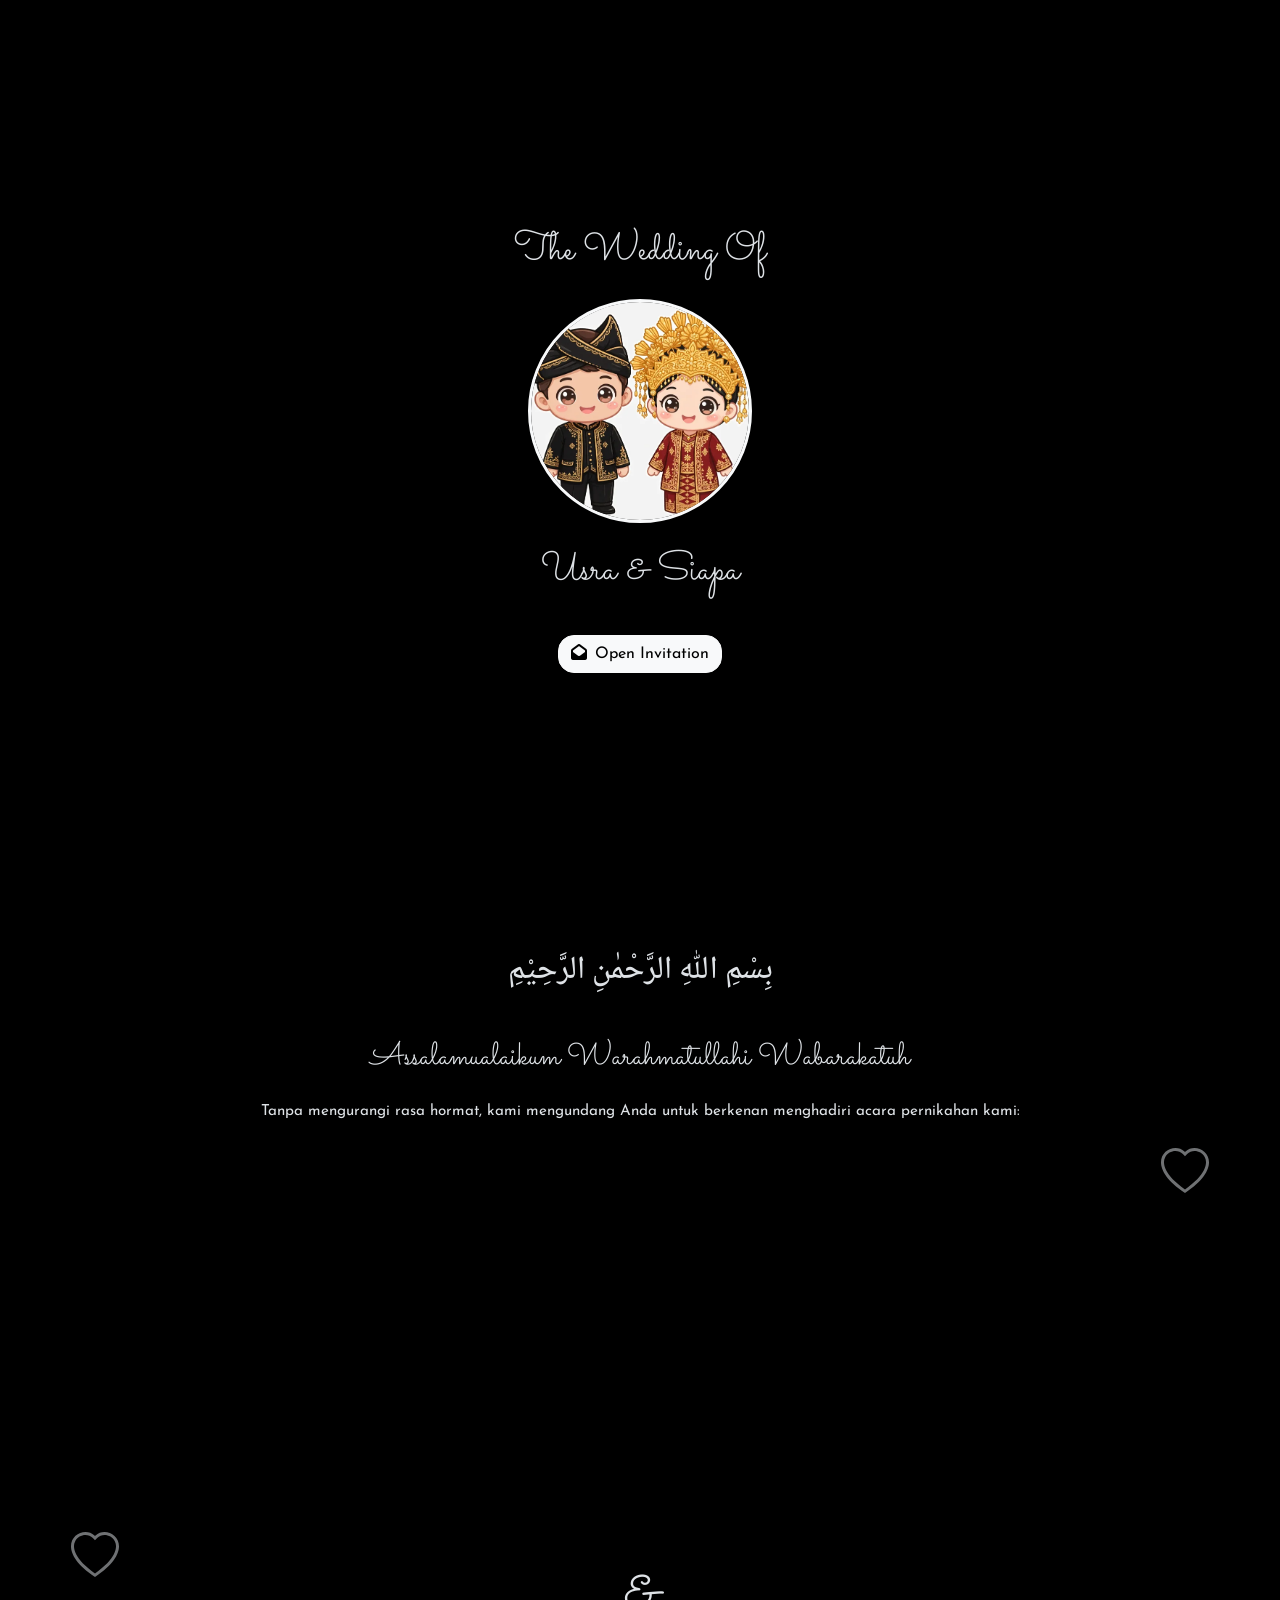
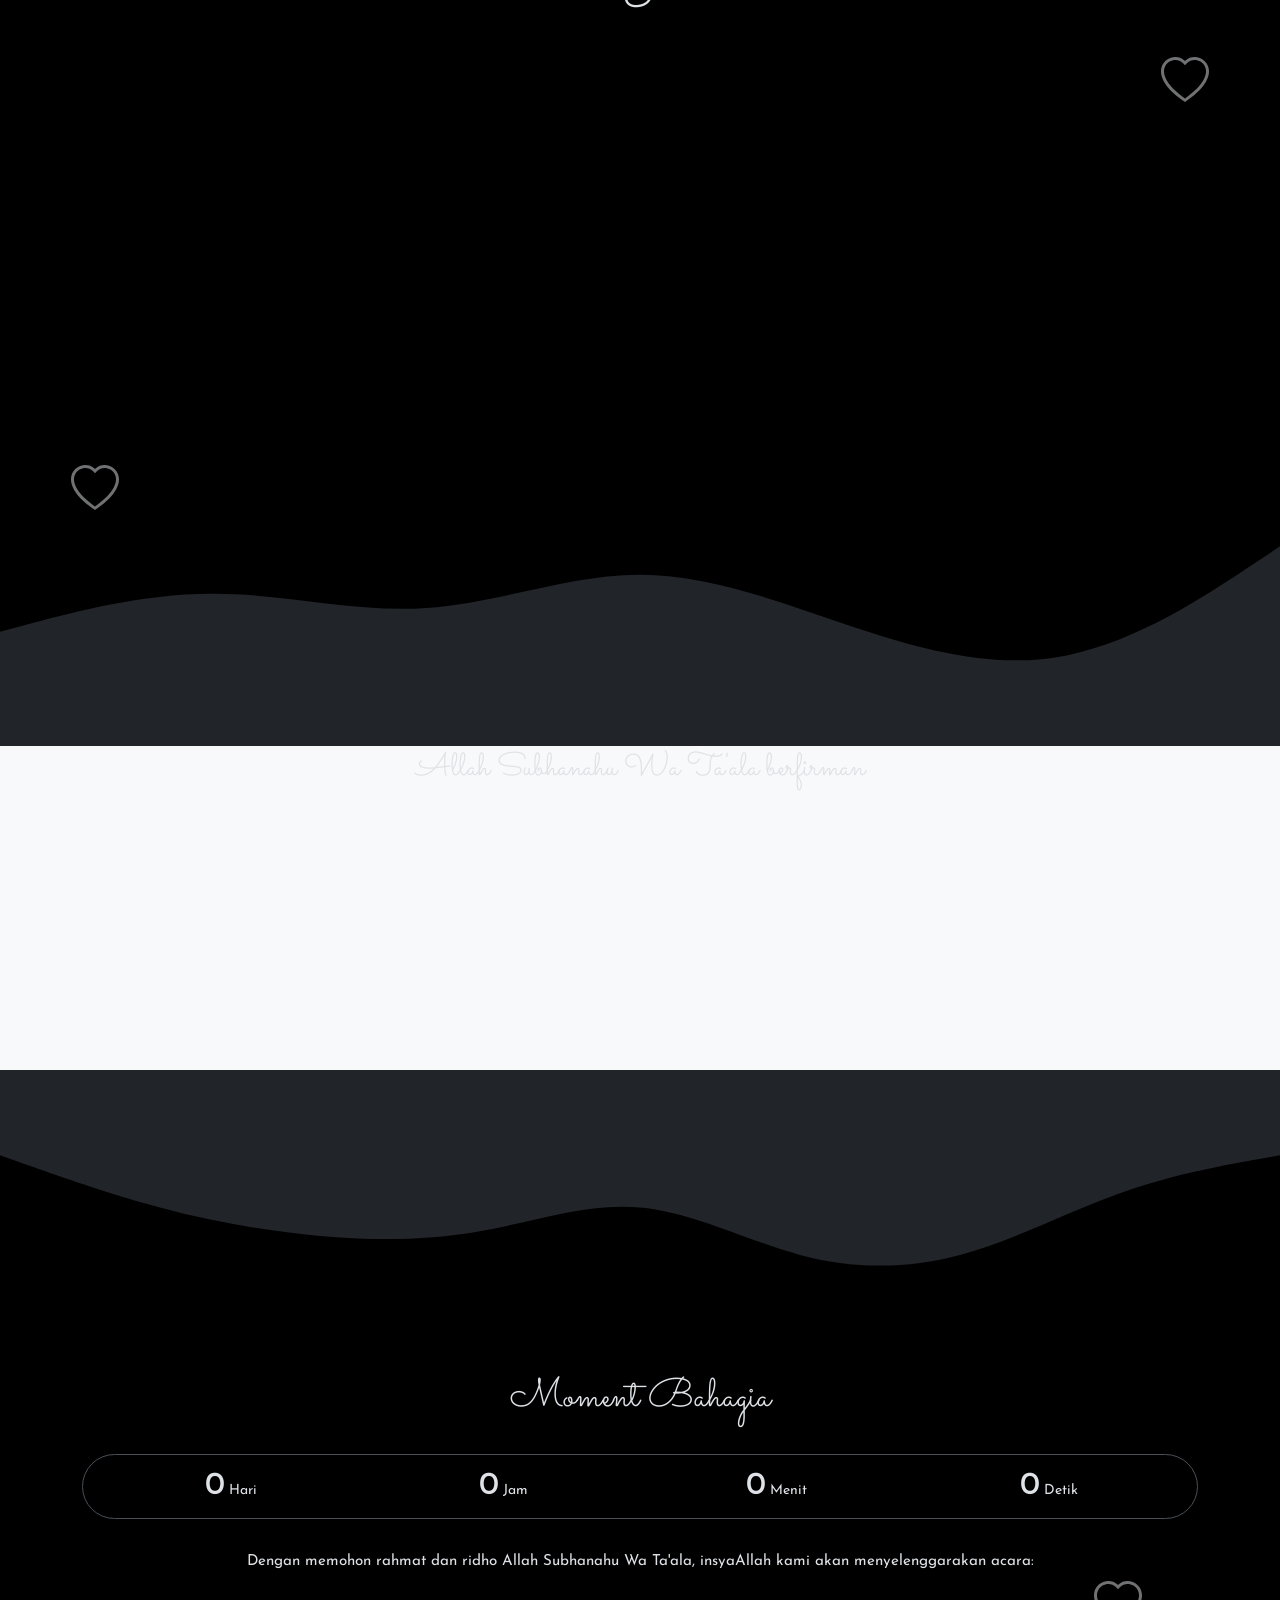
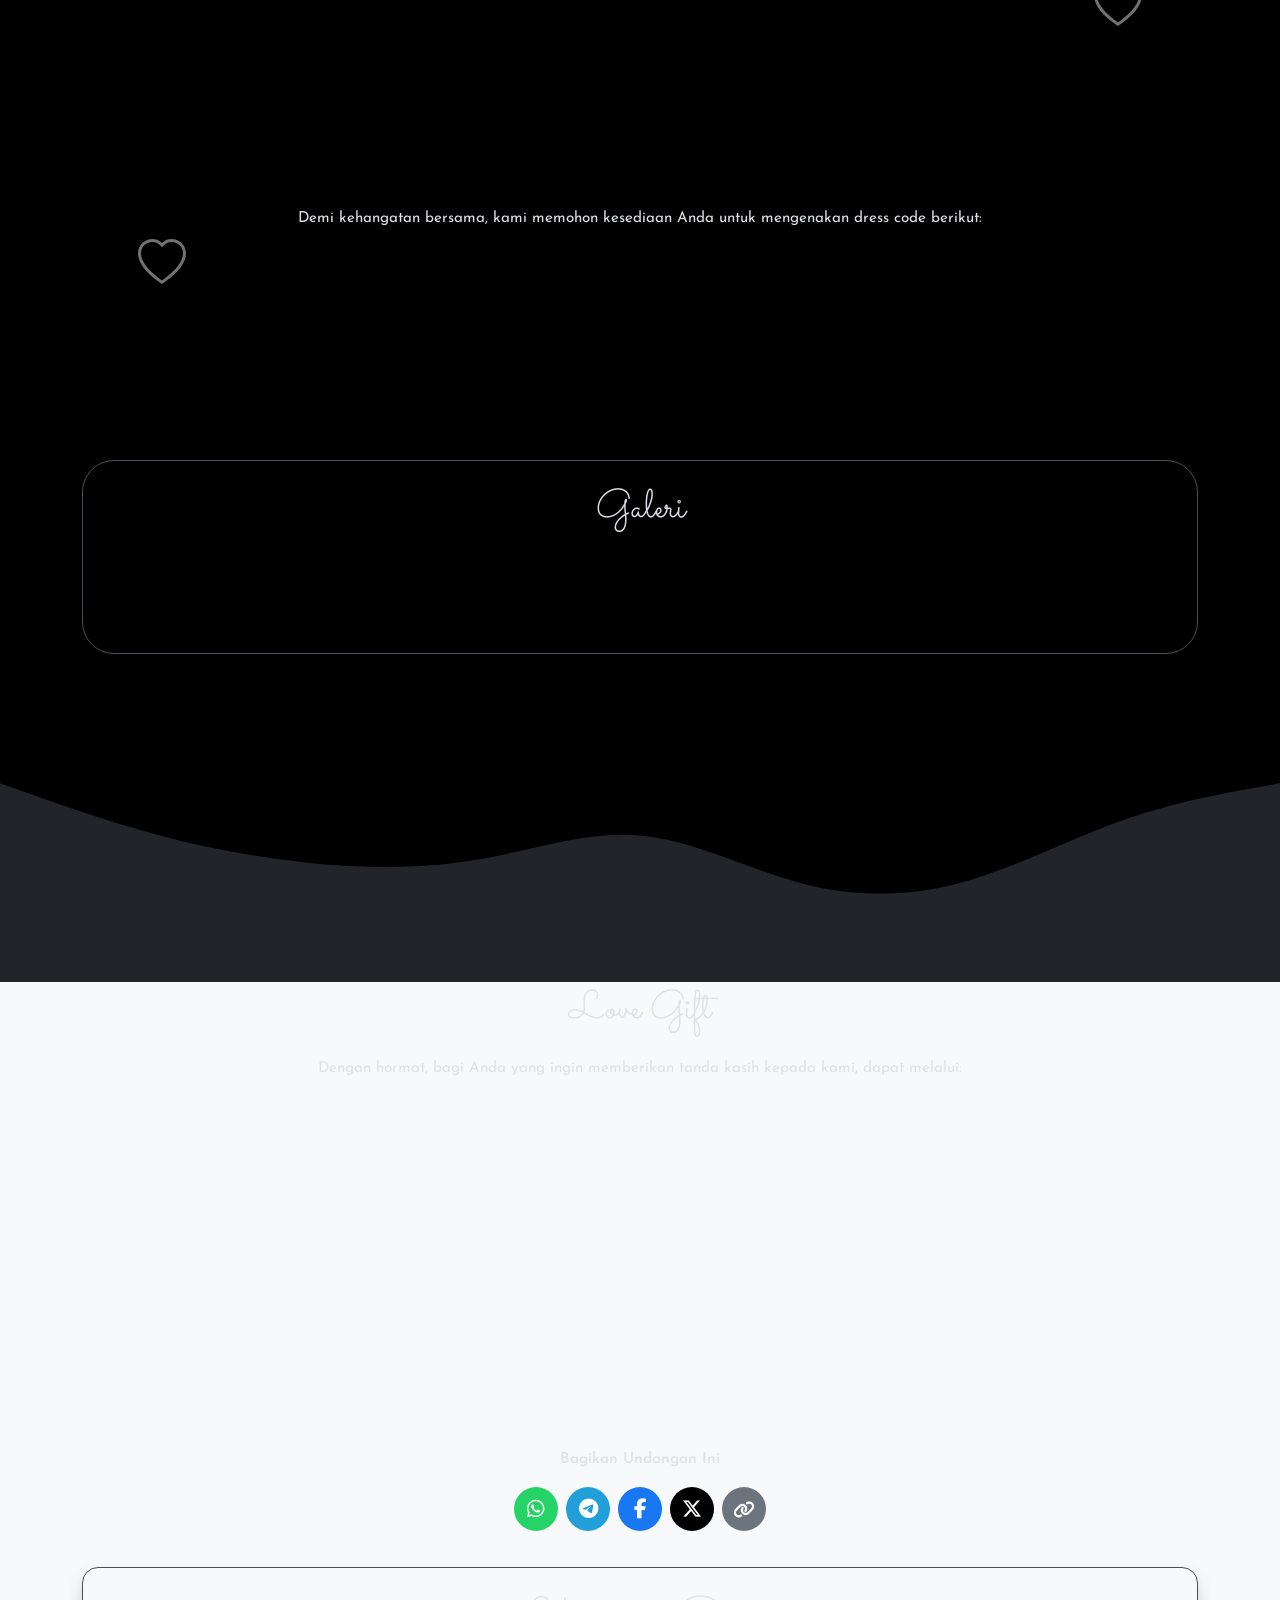
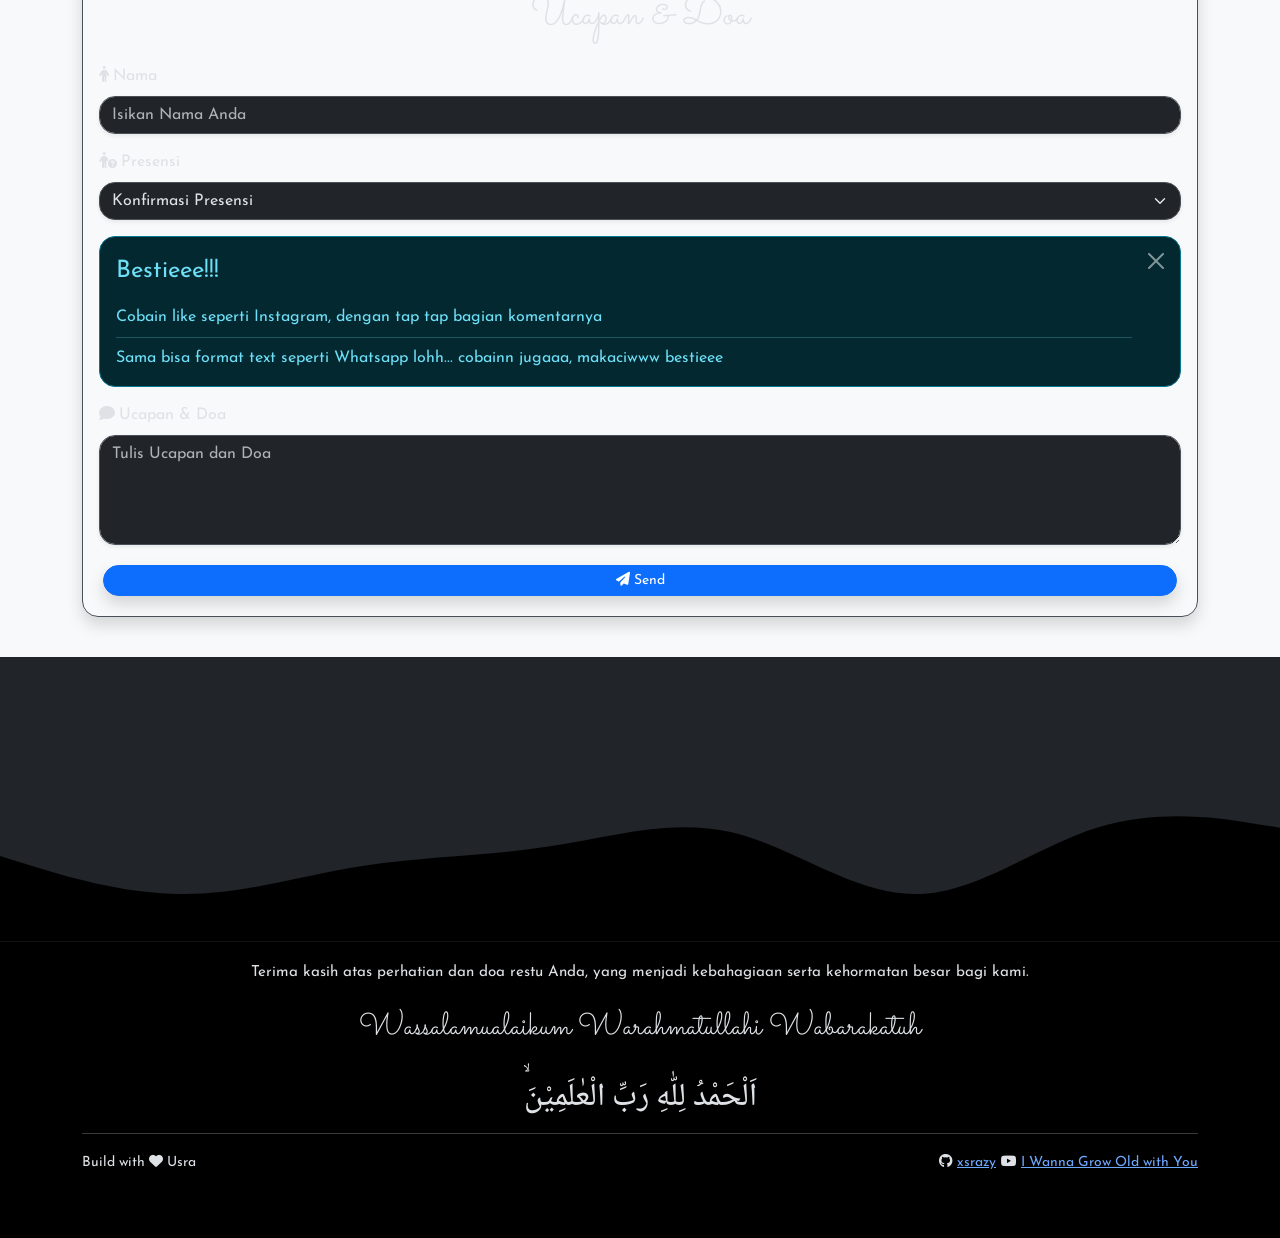
==== commit 4d077393: "Favicon bulet, copot layar loading, benerin decode nama tamu" ====
--- a/index.html
+++ b/index.html
@@ -80,7 +80,7 @@
     <link rel="shortcut icon" type="image/x-icon" href="./assets/favicon.ico">
     <link rel="icon" type="image/png" sizes="192x192" href="./assets/images/icon-192x192.png">
     <link rel="icon" type="image/png" sizes="512x512" href="./assets/images/icon-512x512.png">
-    <link rel="apple-touch-icon" sizes="192x192" href="./assets/images/icon-192x192.png">
+    <link rel="apple-touch-icon" sizes="192x192" href="./assets/images/apple-touch-icon.png">
 
     <!-- Preconnect CDN -->
     <link rel="dns-prefetch" href="https://cdn.jsdelivr.net">
@@ -597,28 +597,6 @@
         <i class="fa-solid fa-circle-pause spin-button"></i>
     </button>
 
-    <!-- Loading Page -->
-    <div class="loading-page bg-black" id="loading" style="opacity: 1;">
-        <div class="d-flex justify-content-center align-items-center" style="height: 100vh !important;">
-            <div class="w-75 text-center">
-                <img class="img-fluid mb-3" src="./assets/images/icon-192x192.png" alt="icon" style="width: 3.5rem;">
-                <div class="progress" role="progressbar" style="height: 0.5rem;">
-                    <div class="progress-bar" id="progress-bar" style="width: 0%"></div>
-                </div>
-                <small class="mt-1 text-light" id="progress-info" style="display: none;">Loading</small>
-                <noscript>
-                    <small class="mt-1 text-danger">Sorry, this invitation requires javascript to work</small>
-                </noscript>
-            </div>
-        </div>
-        <div class="text-center position-fixed w-100" style="bottom: 8%; left: 0;">
-            <div class="d-flex flex-column">
-                <small class="text-secondary">from</small>
-                <small class="text-light"><i class="fa-brands fa-github me-1"></i>xsrazy</small>
-            </div>
-        </div>
-    </div>
-
     <!-- Offline -->
     <div class="fixed-top" id="offline-mode" style="opacity: 0; z-index: 1057;"></div>
 
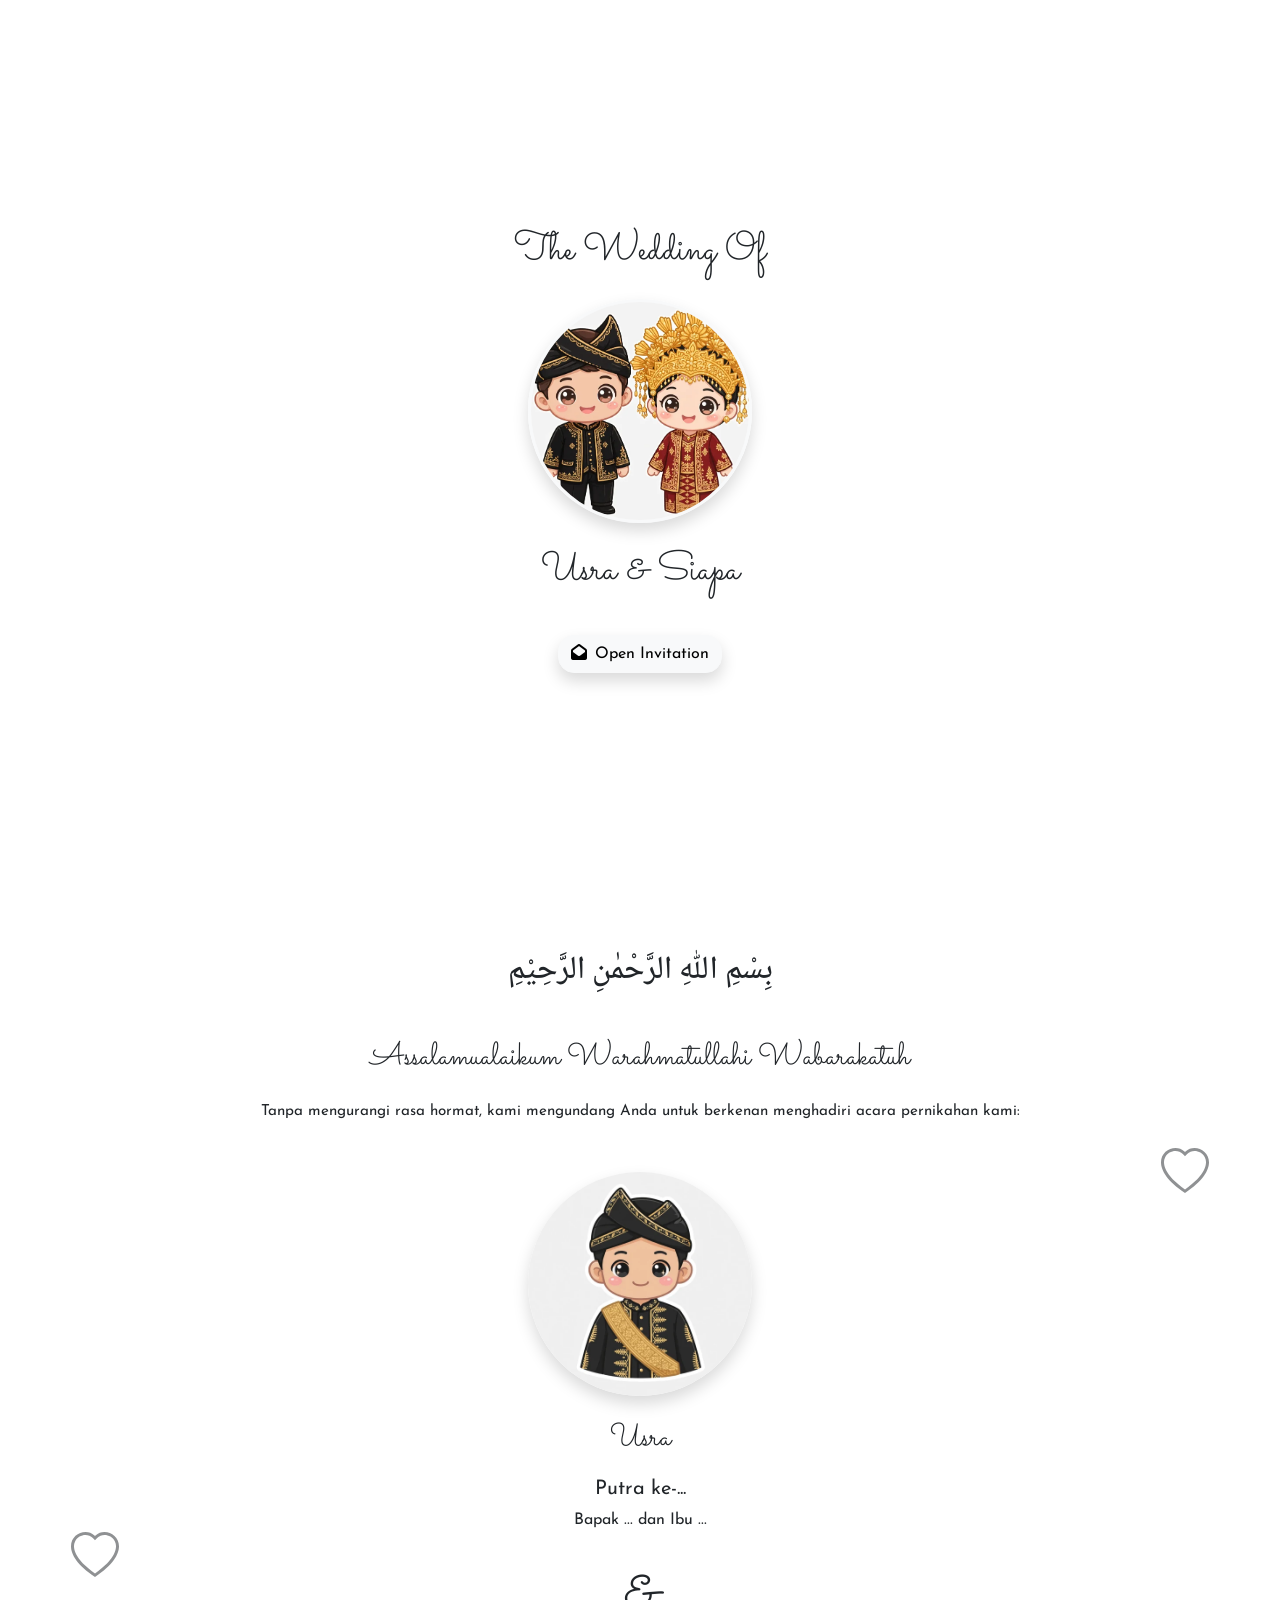
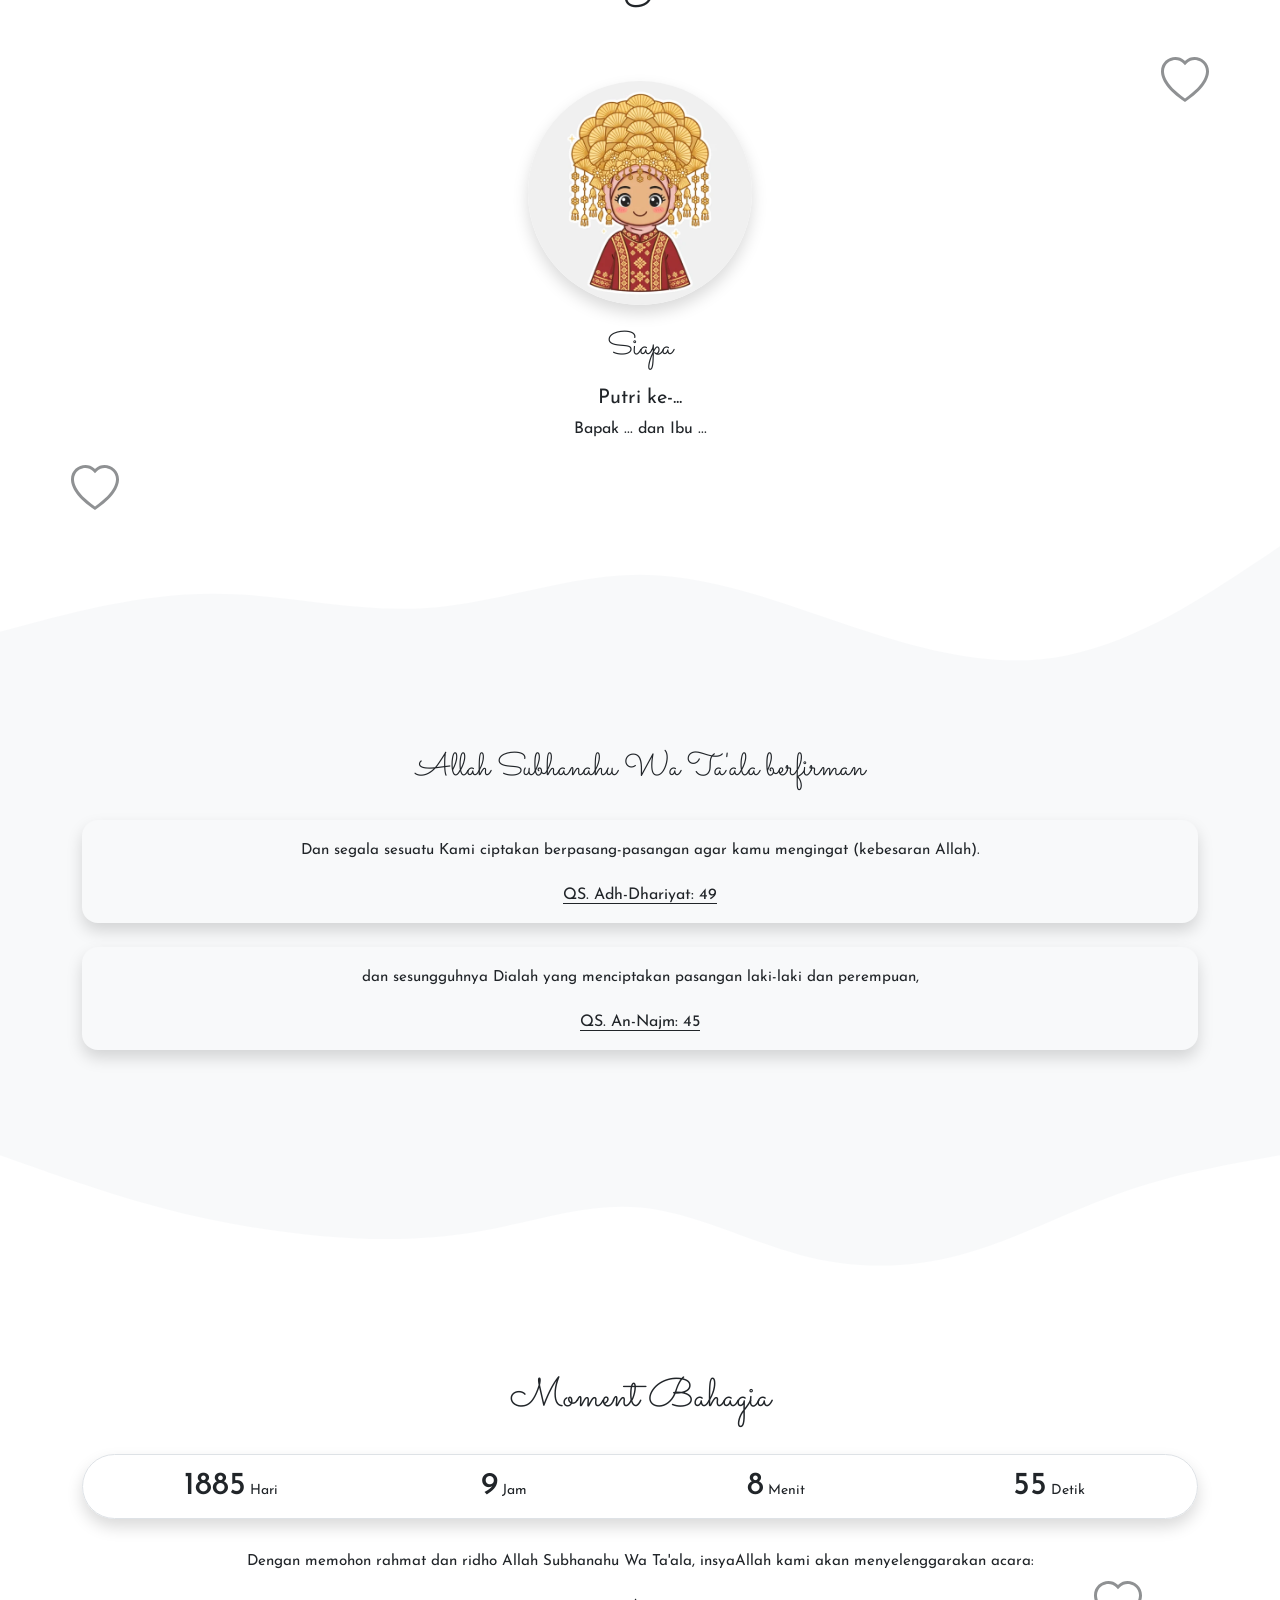
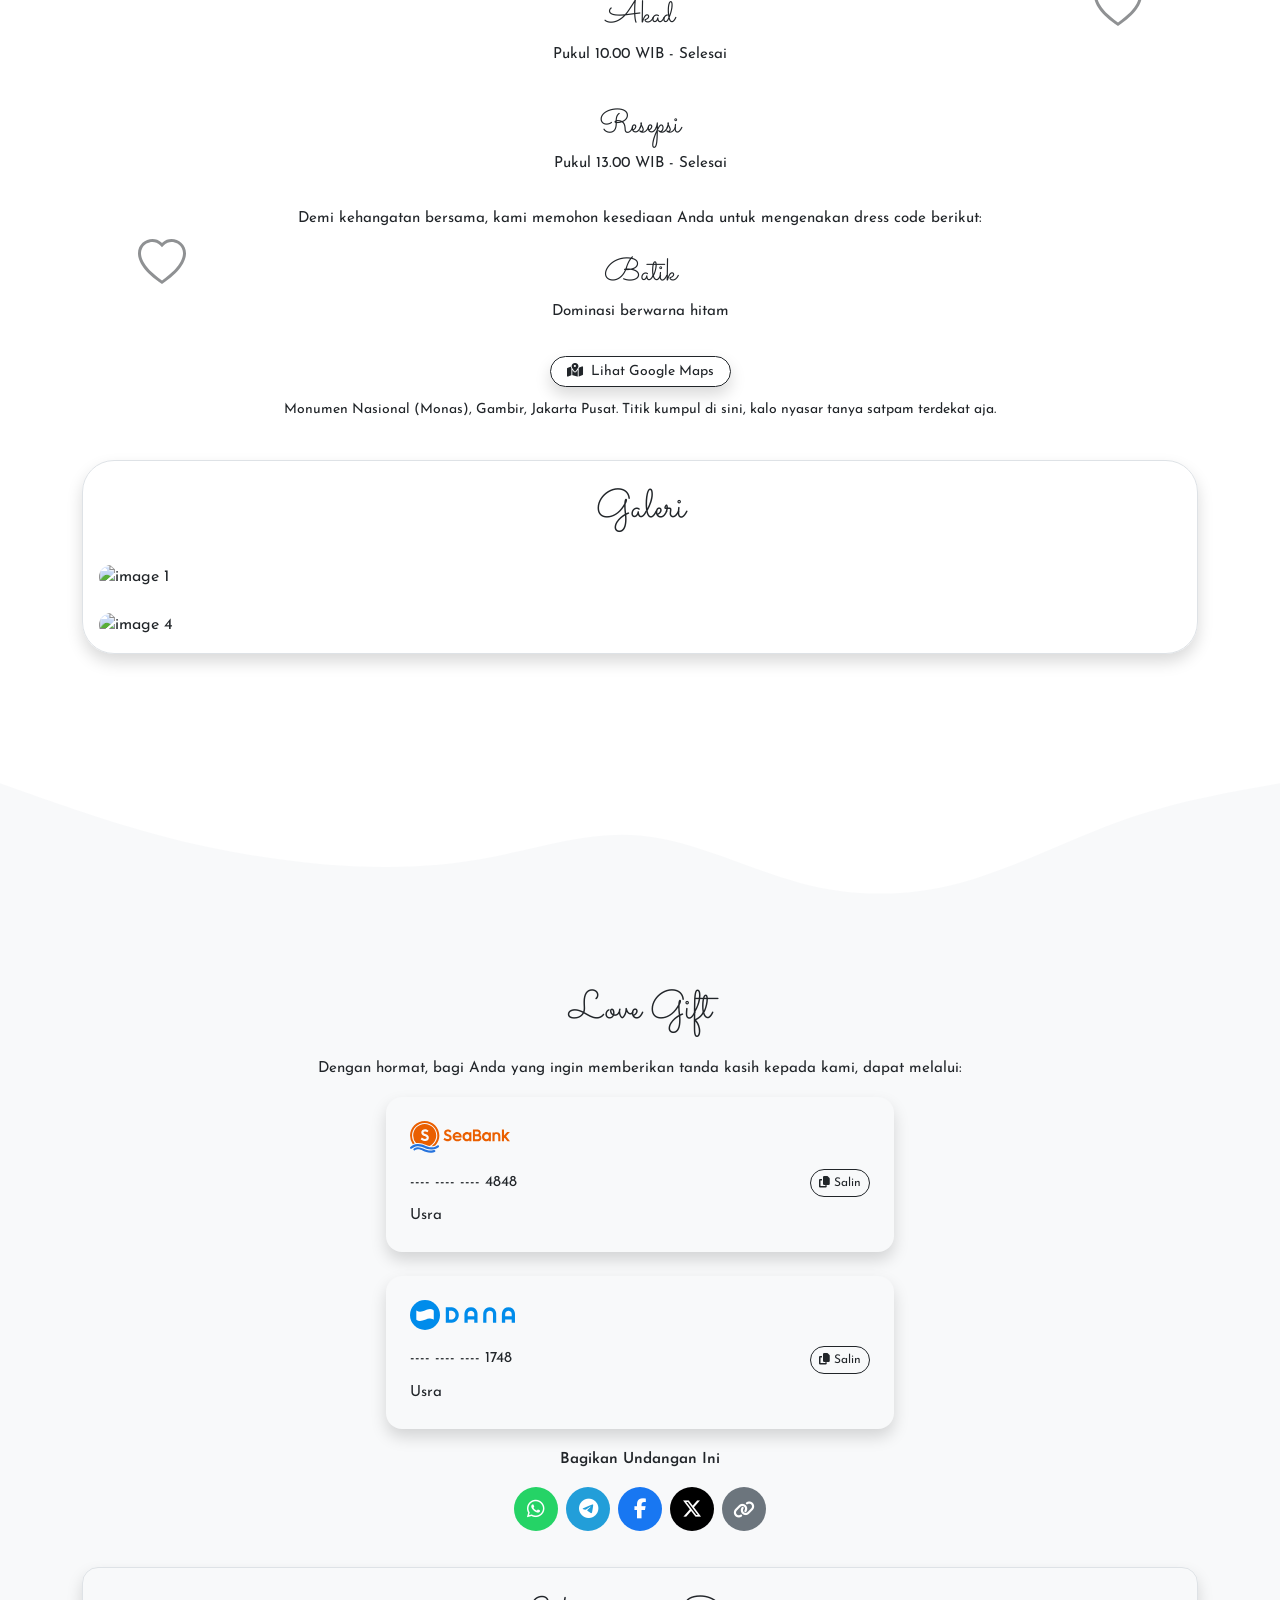
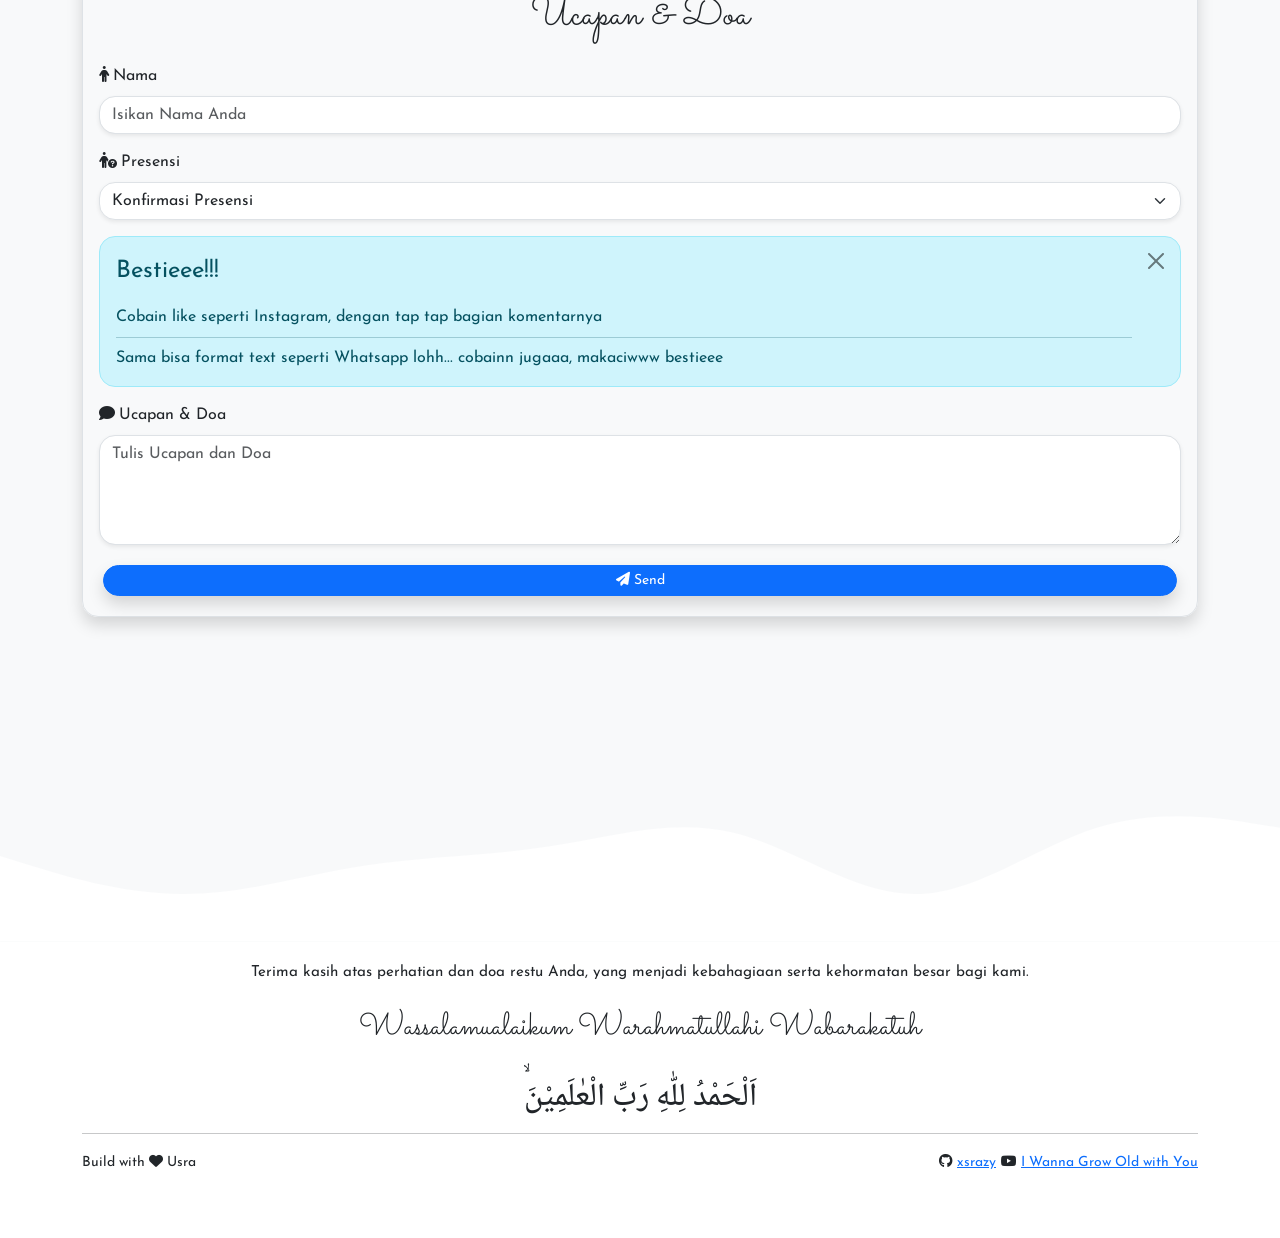
==== commit b70a1d0d: "Remove white border from mempelai portraits" ====
--- a/index.html
+++ b/index.html
@@ -205,7 +205,7 @@
             <div class="overflow-x-hidden pb-4">
 
                 <div data-aos="fade-right" data-aos-duration="2000">
-                    <img src="./assets/images/cowo.webp" alt="cowo" onclick="util.modal(this)" class="img-center-crop rounded-circle border border-3 border-light shadow my-4 mx-auto">
+                    <img src="./assets/images/cowo.webp" alt="cowo" onclick="util.modal(this)" class="img-center-crop rounded-circle shadow my-4 mx-auto">
                     <h2 class="font-esthetic m-0" style="font-size: 2rem;">Usra</h2>
                     <p class="mt-3 mb-1" style="font-size: 1.25rem;">Putra ke-...</p>
                     <p class="mb-0">Bapak ... dan Ibu ...</p>
@@ -232,7 +232,7 @@
                 </div>
 
                 <div data-aos="fade-left" data-aos-duration="2000">
-                    <img src="./assets/images/cewe.webp" alt="cewe" onclick="util.modal(this)" class="img-center-crop rounded-circle border border-3 border-light shadow my-4 mx-auto">
+                    <img src="./assets/images/cewe.webp" alt="cewe" onclick="util.modal(this)" class="img-center-crop rounded-circle shadow my-4 mx-auto">
                     <h2 class="font-esthetic m-0" style="font-size: 2rem;">Siapa</h2>
                     <p class="mt-3 mb-1" style="font-size: 1.25rem;">Putri ke-...</p>
                     <p class="mb-0">Bapak ... dan Ibu ...</p>
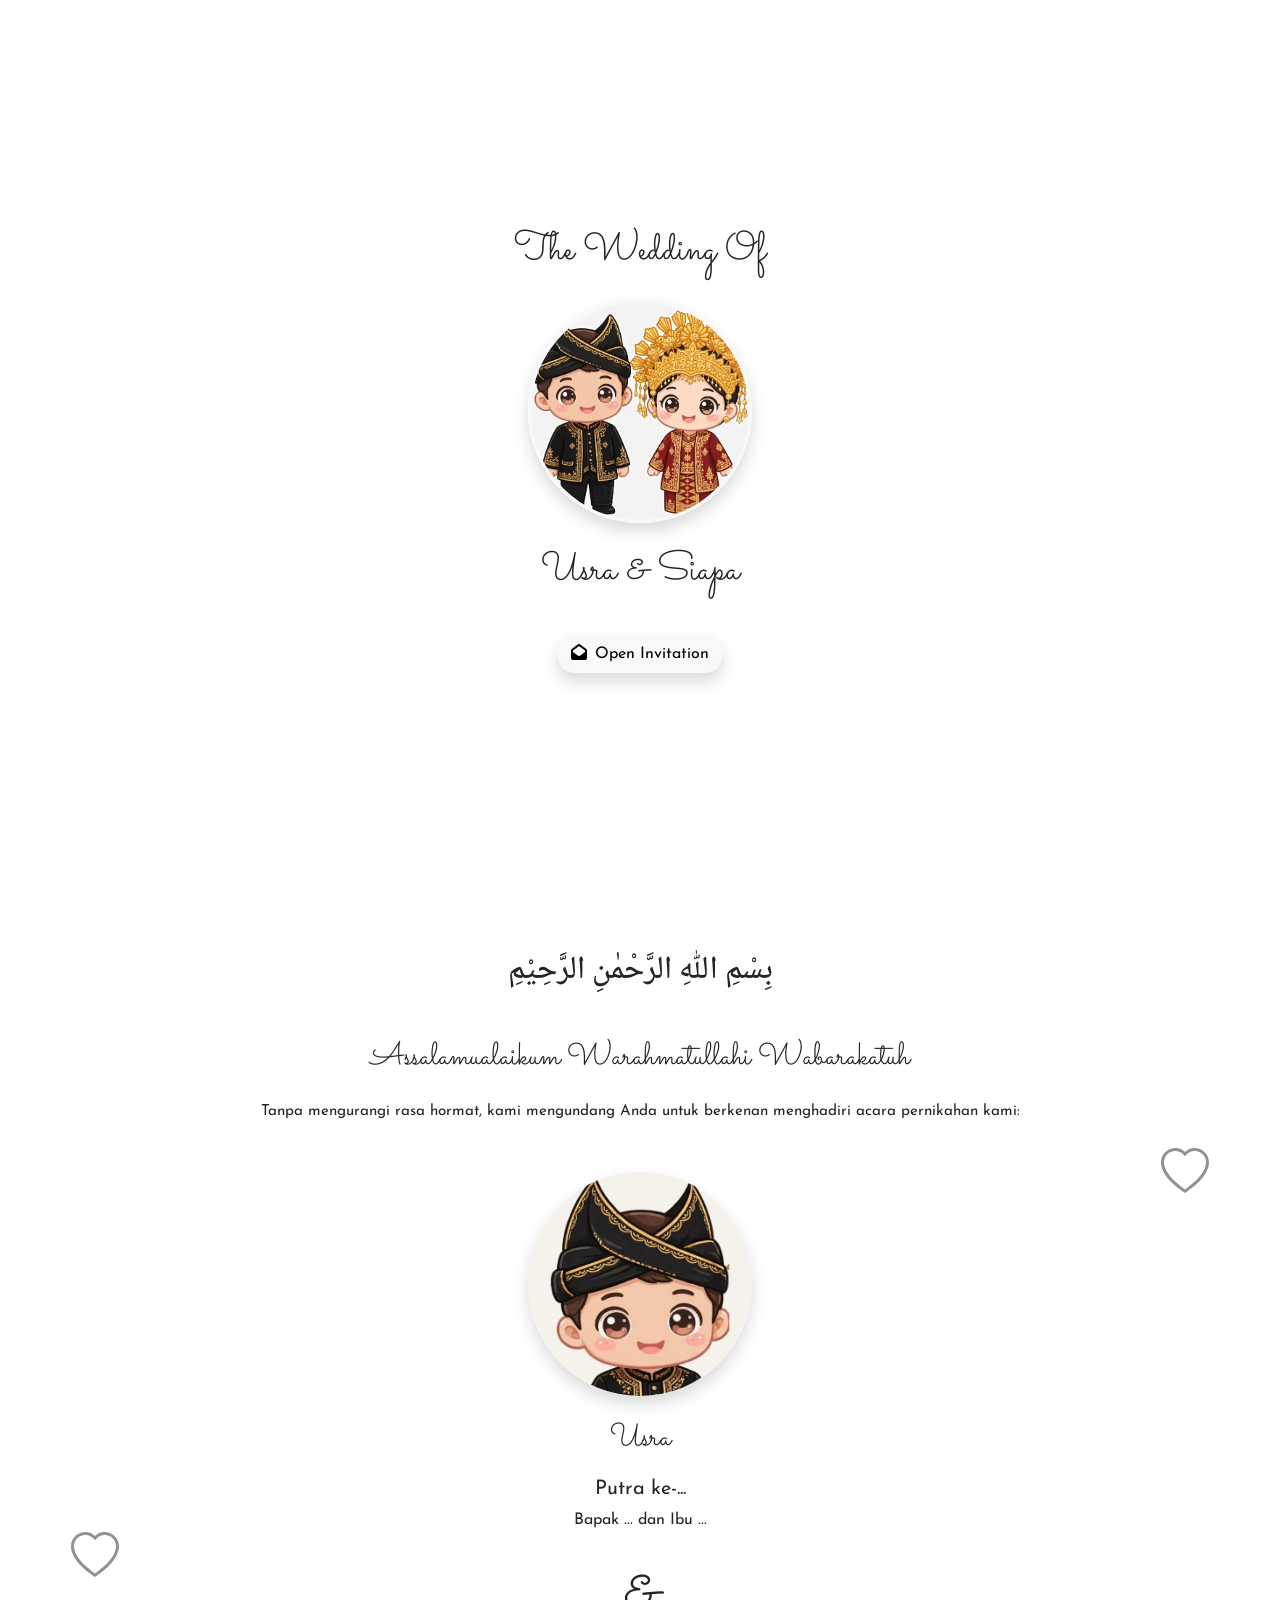
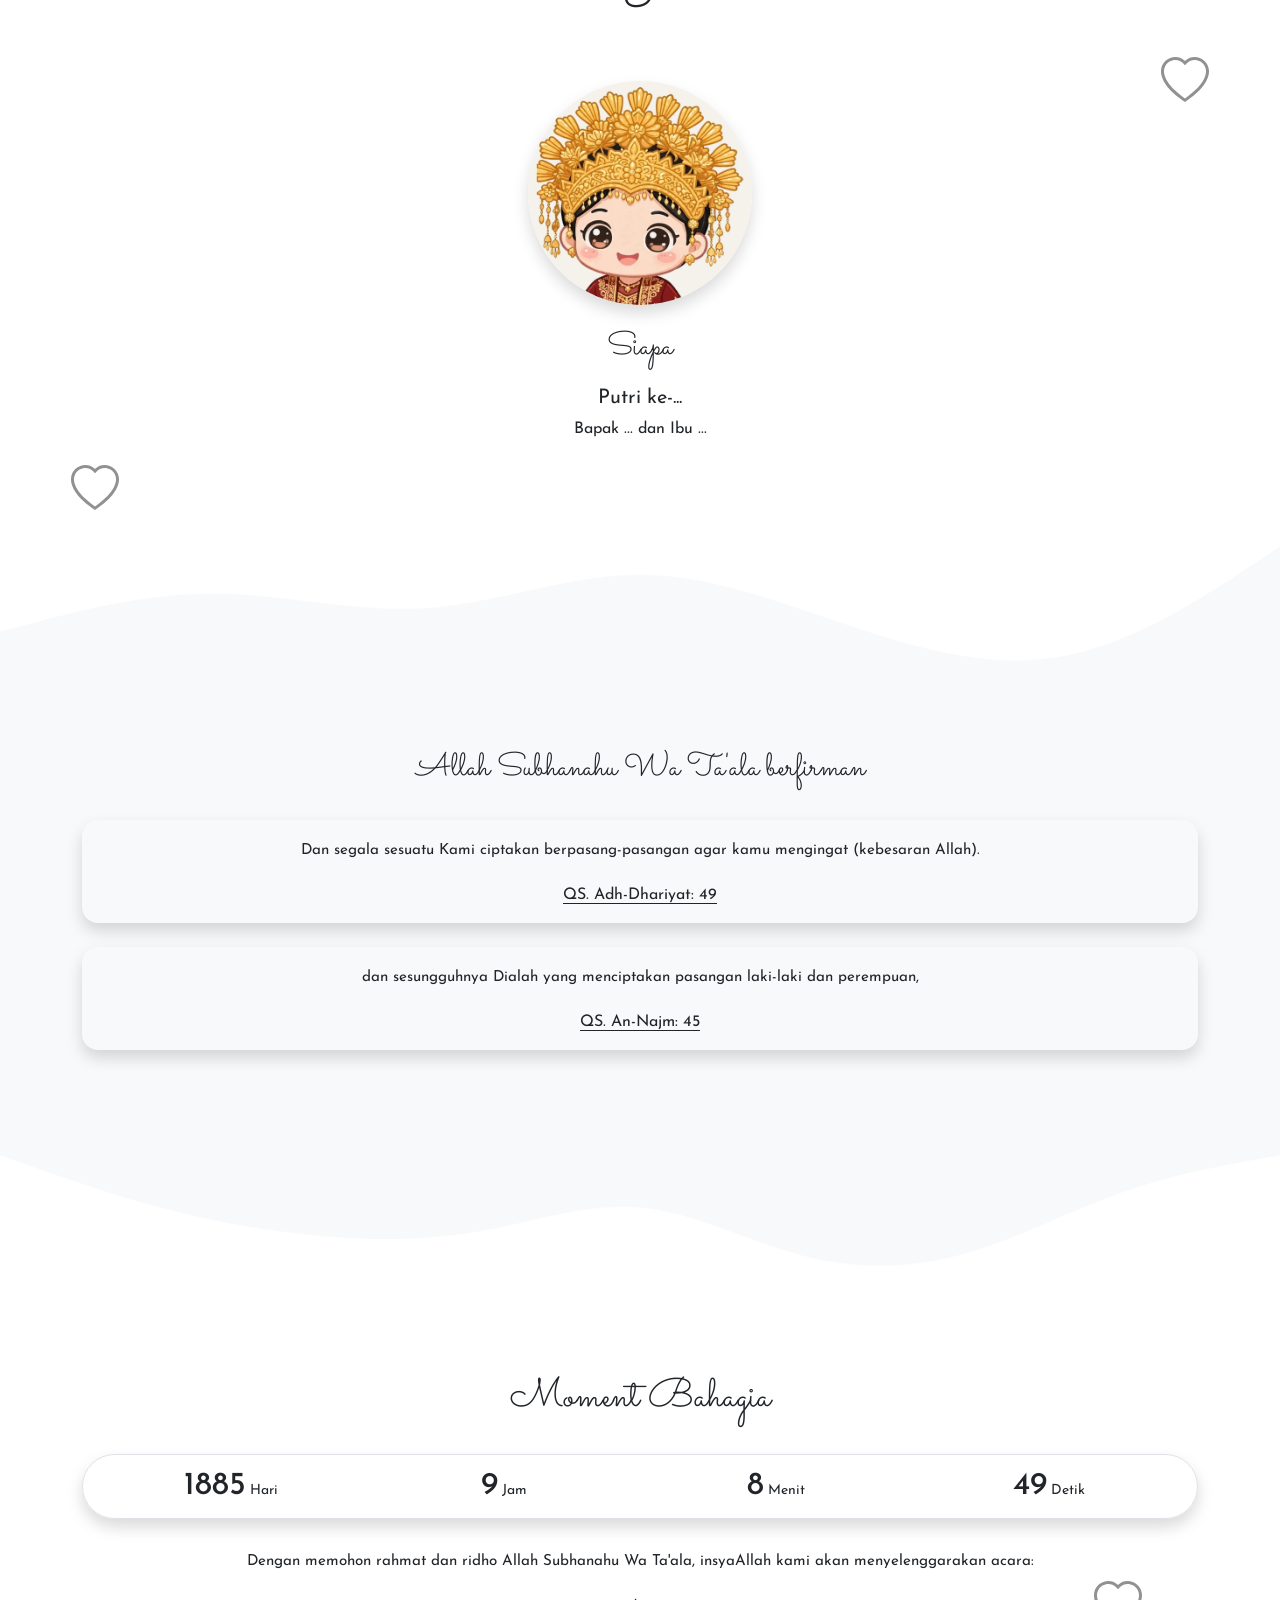
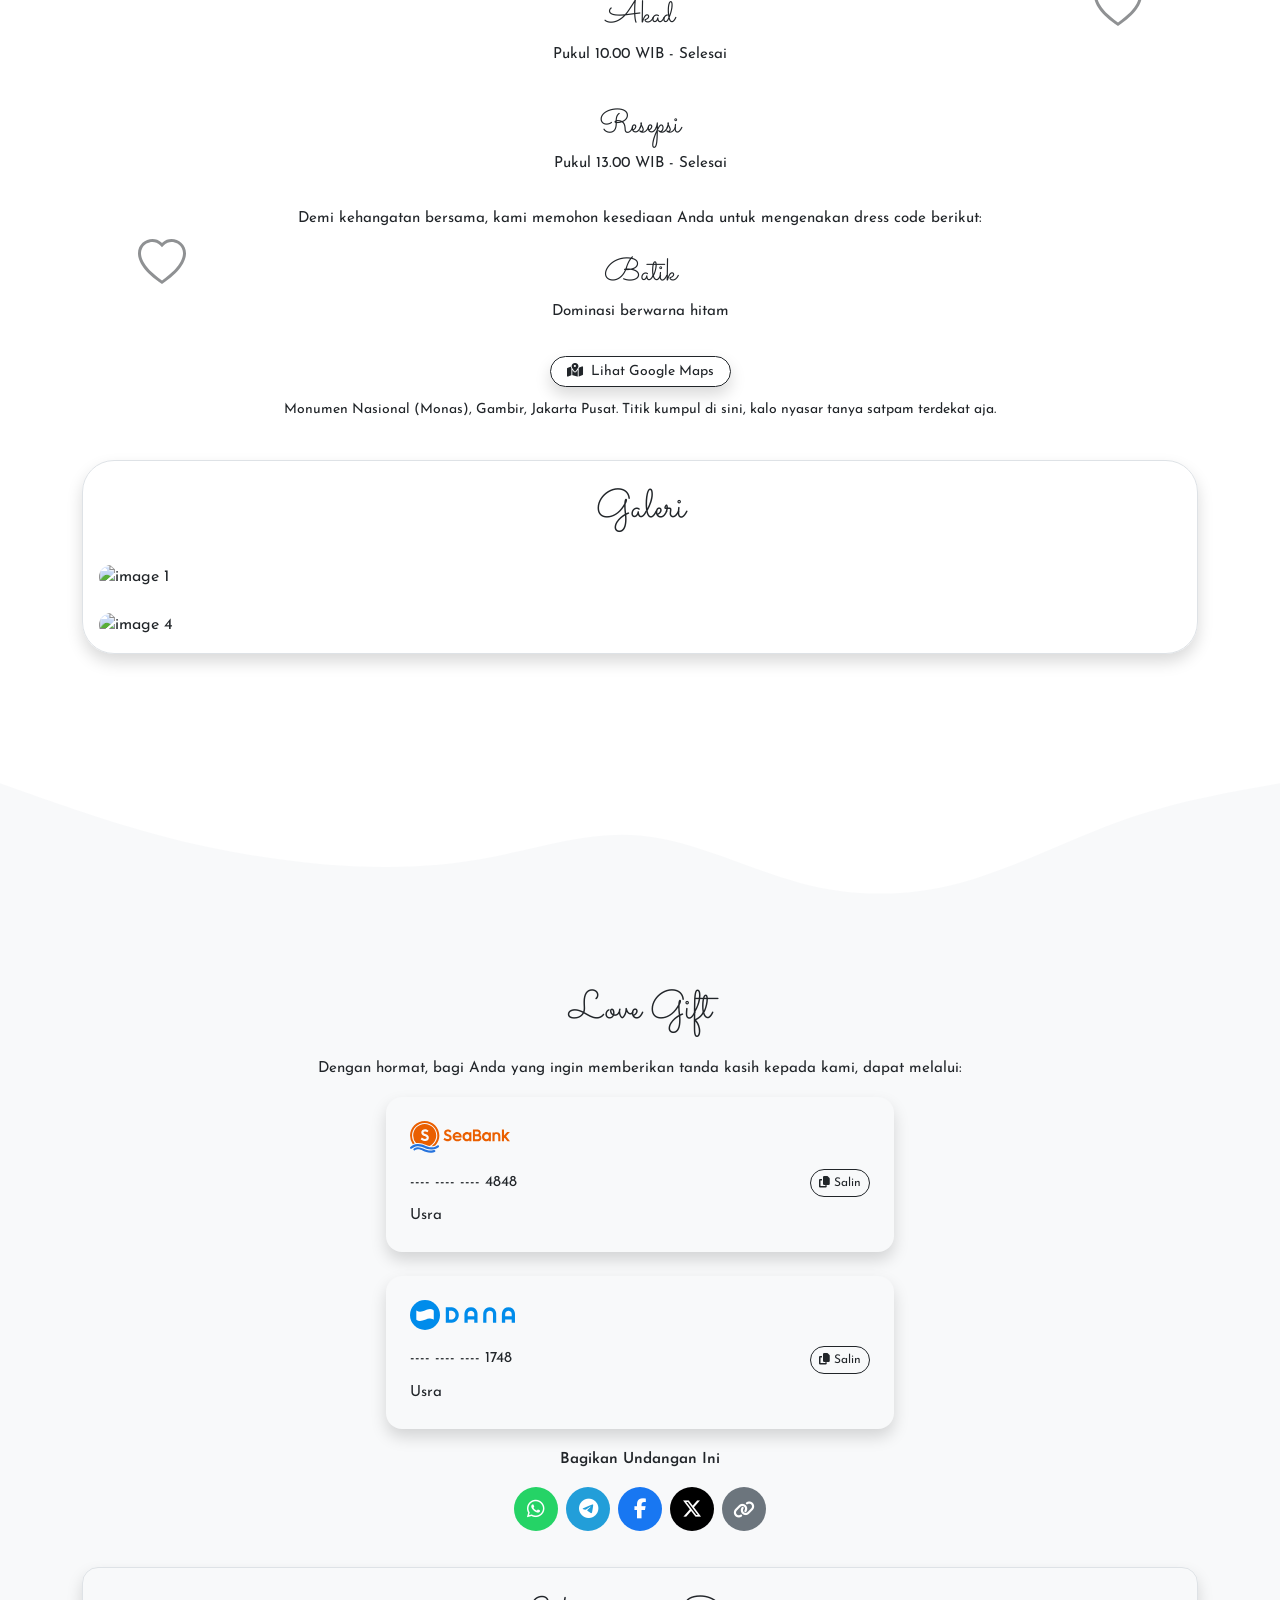
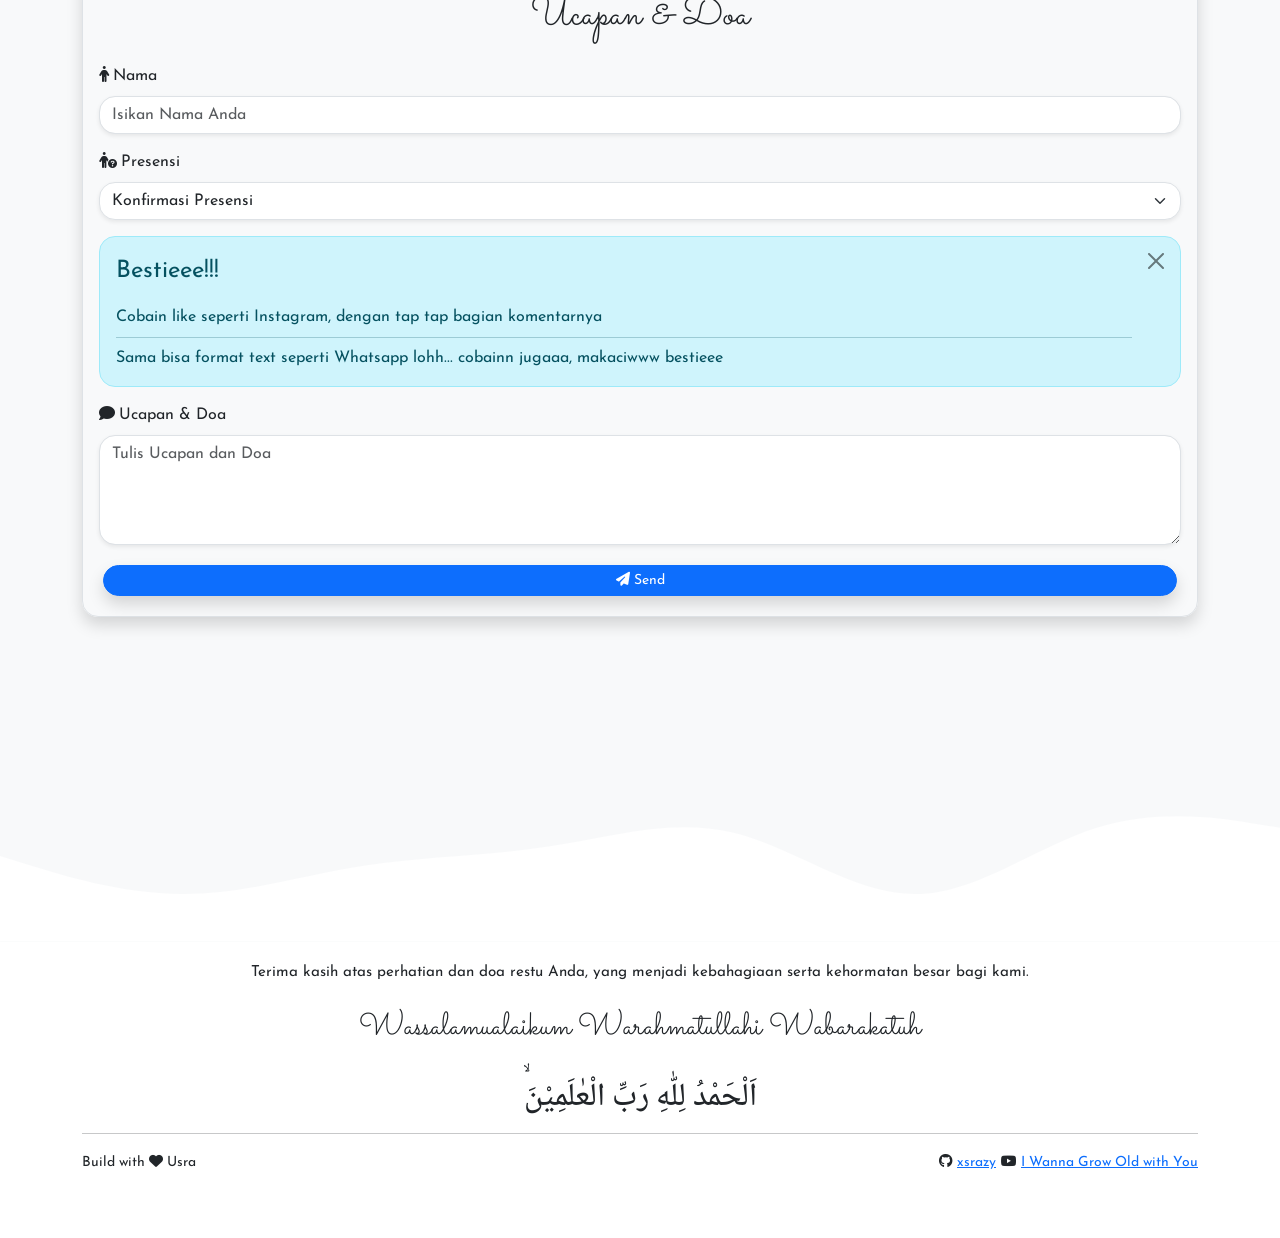
==== commit 79588aa9: "Home background: Minang landscape (Rumah Gadang + Jam Gadang), ghosted variant" ====
--- a/index.html
+++ b/index.html
@@ -158,7 +158,7 @@
 
         <!-- Home -->
         <section id="home" class="bg-light position-relative overflow-hidden p-0 m-0">
-            <img src="./assets/images/bg.webp" alt="bg" class="position-absolute opacity-25 top-50 start-50 translate-middle bg-cover-home">
+            <img src="./assets/images/bg-minang.webp" alt="bg" class="position-absolute opacity-25 top-50 start-50 translate-middle bg-cover-home">
 
             <div class="position-relative text-center p-2">
                 <h1 class="font-esthetic my-4 fw-medium" style="font-size: 2.5rem;">Undangan Pernikahan</h1>
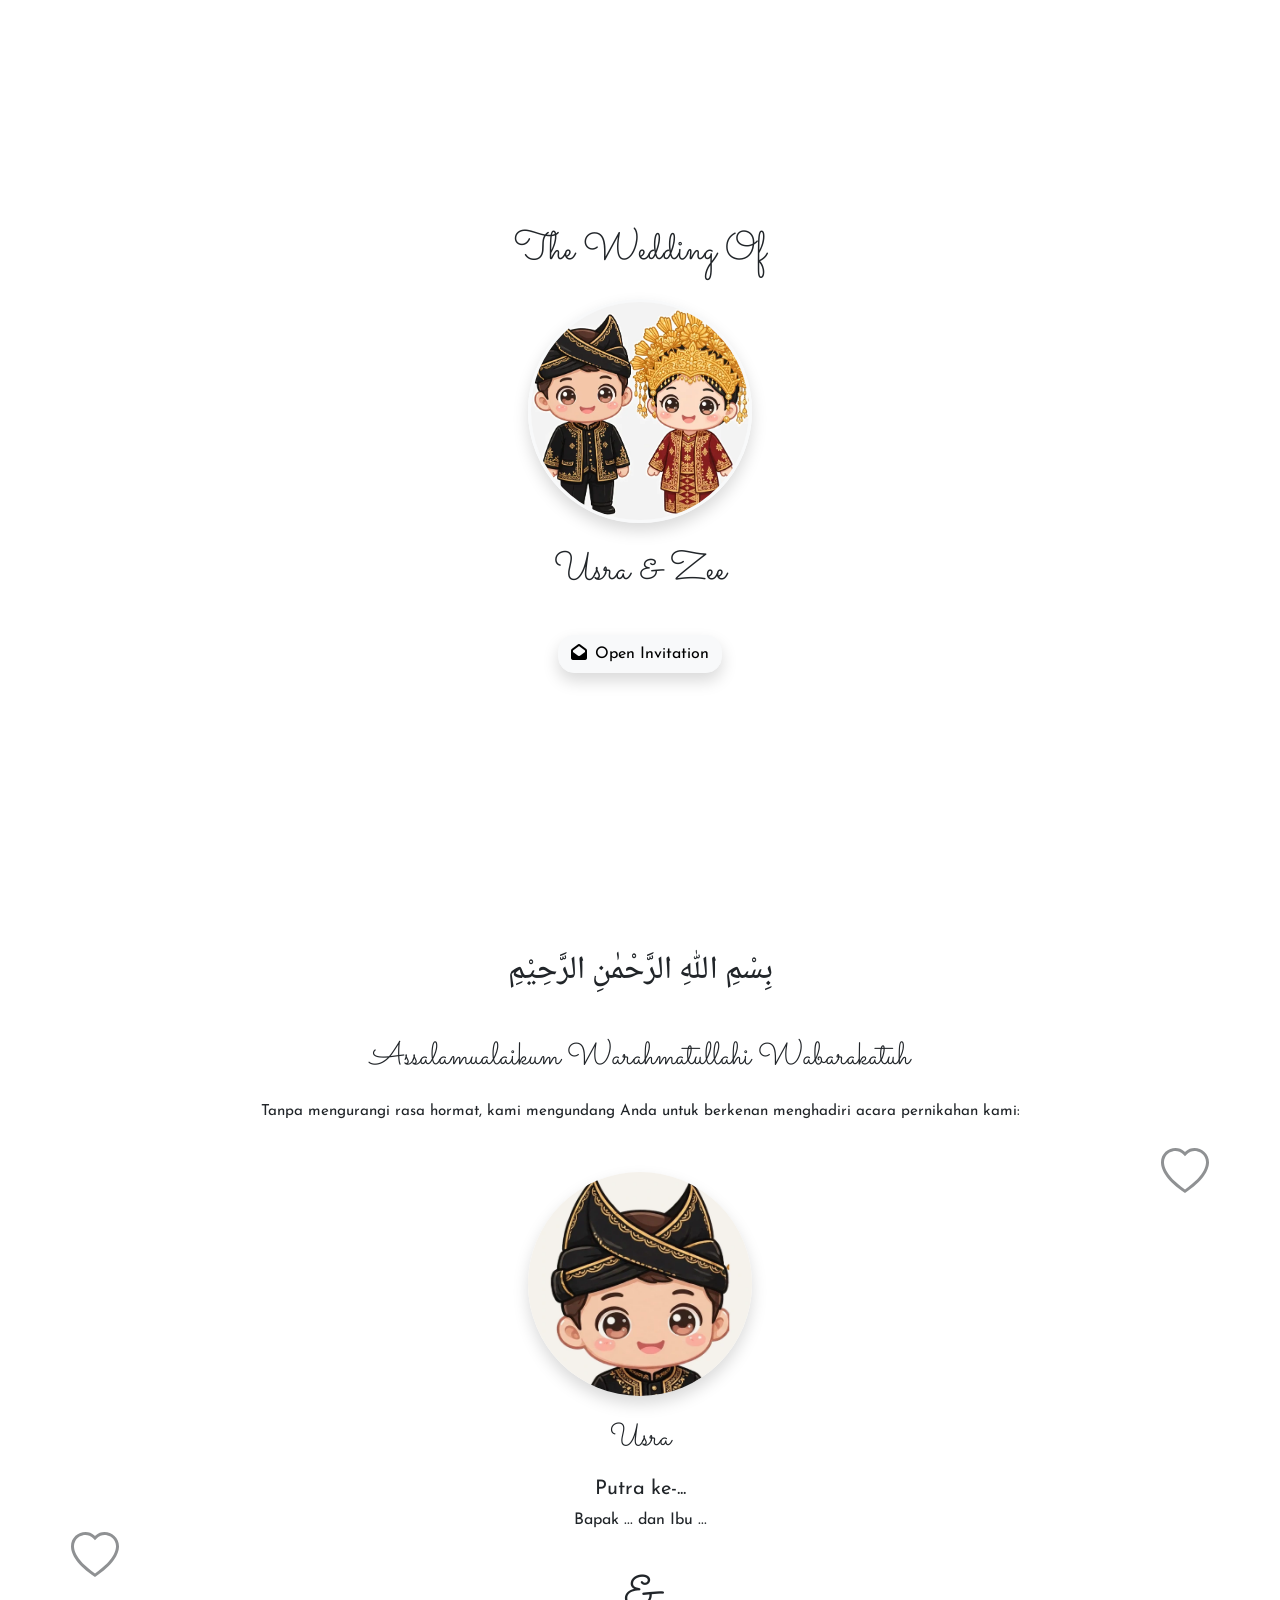
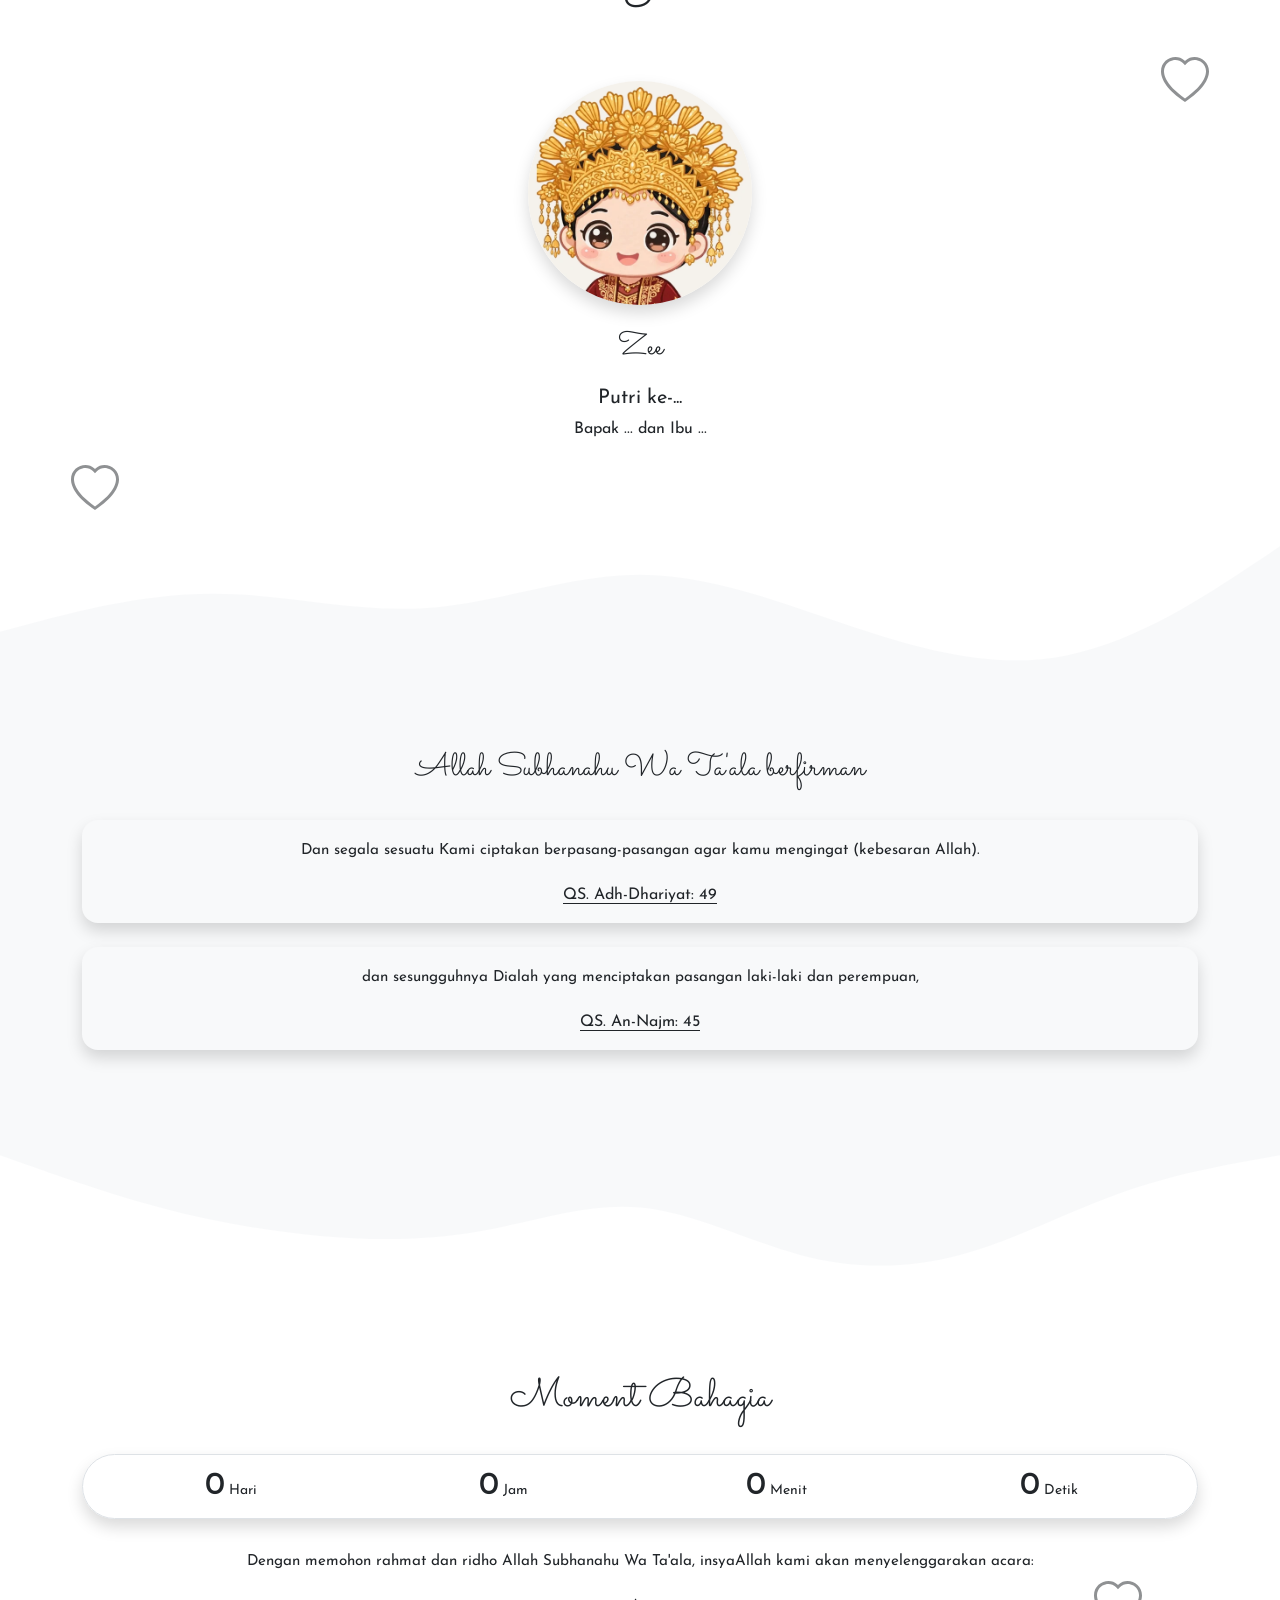
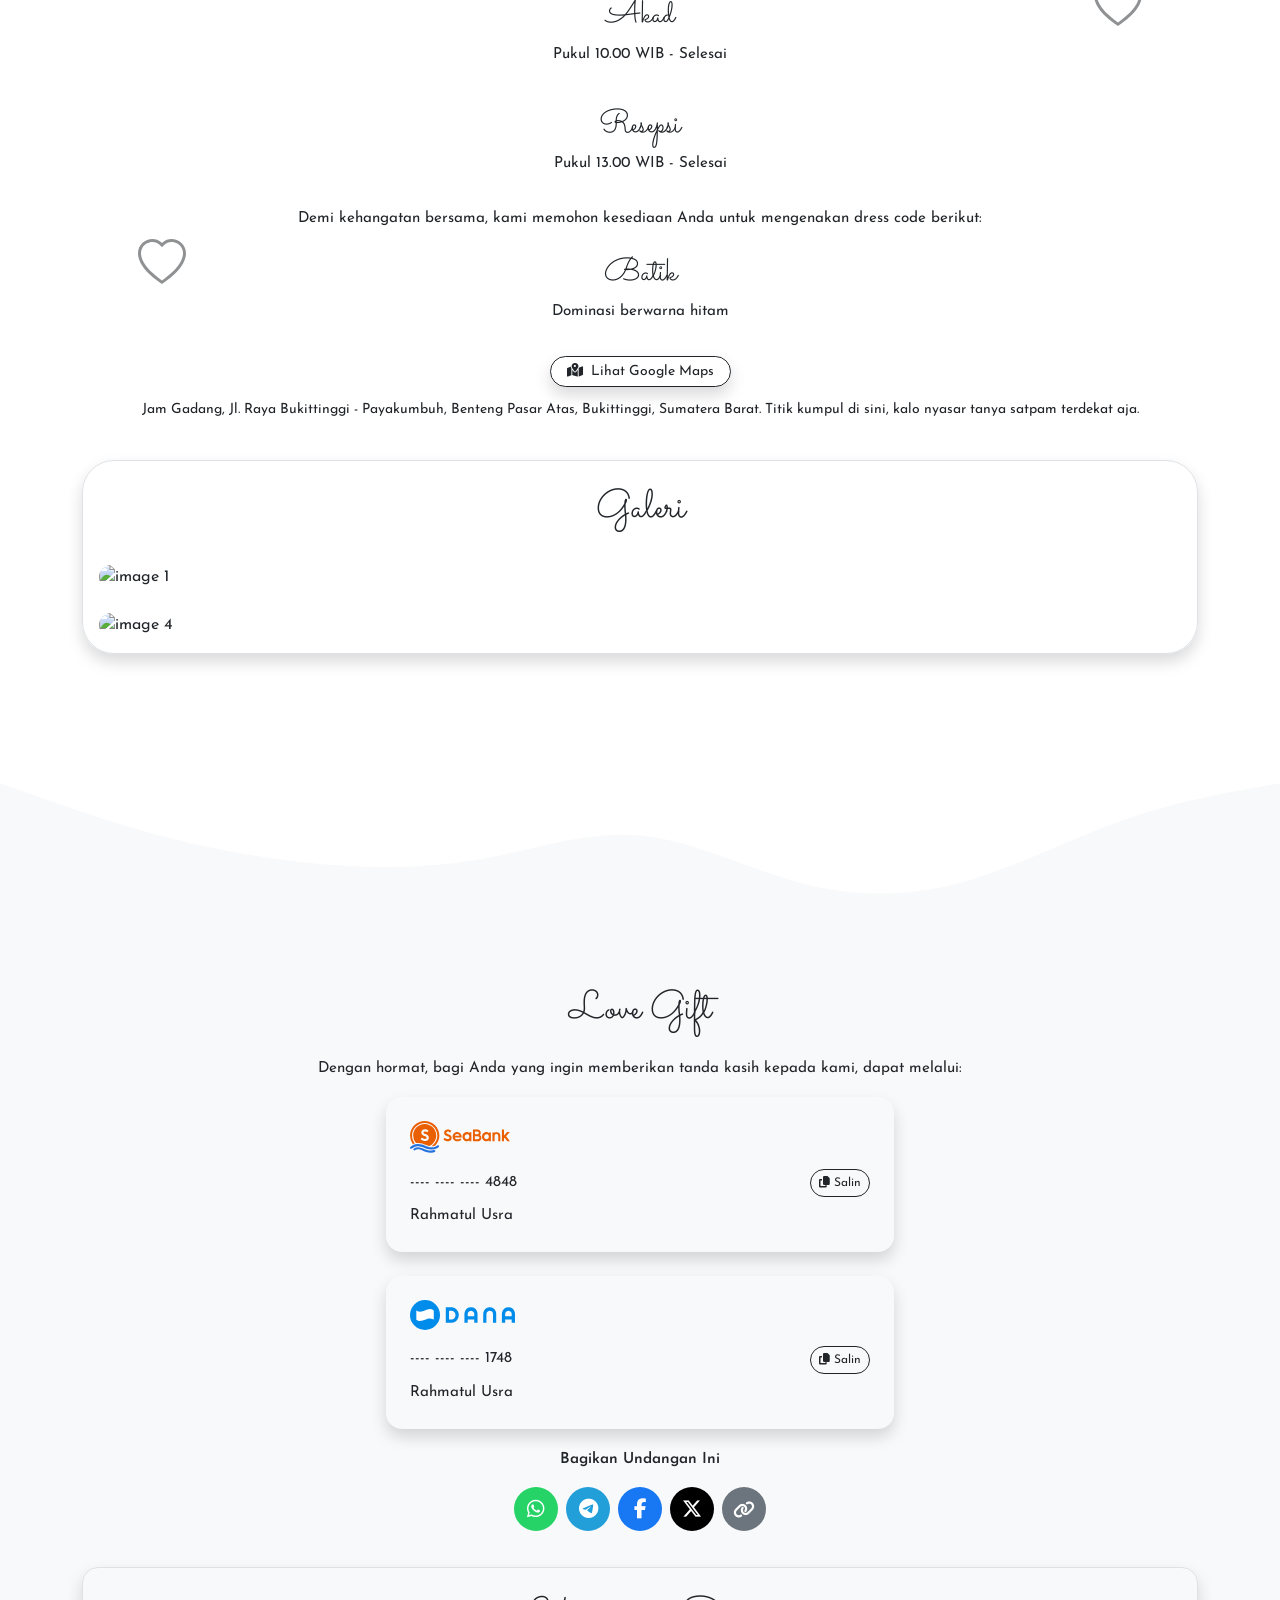
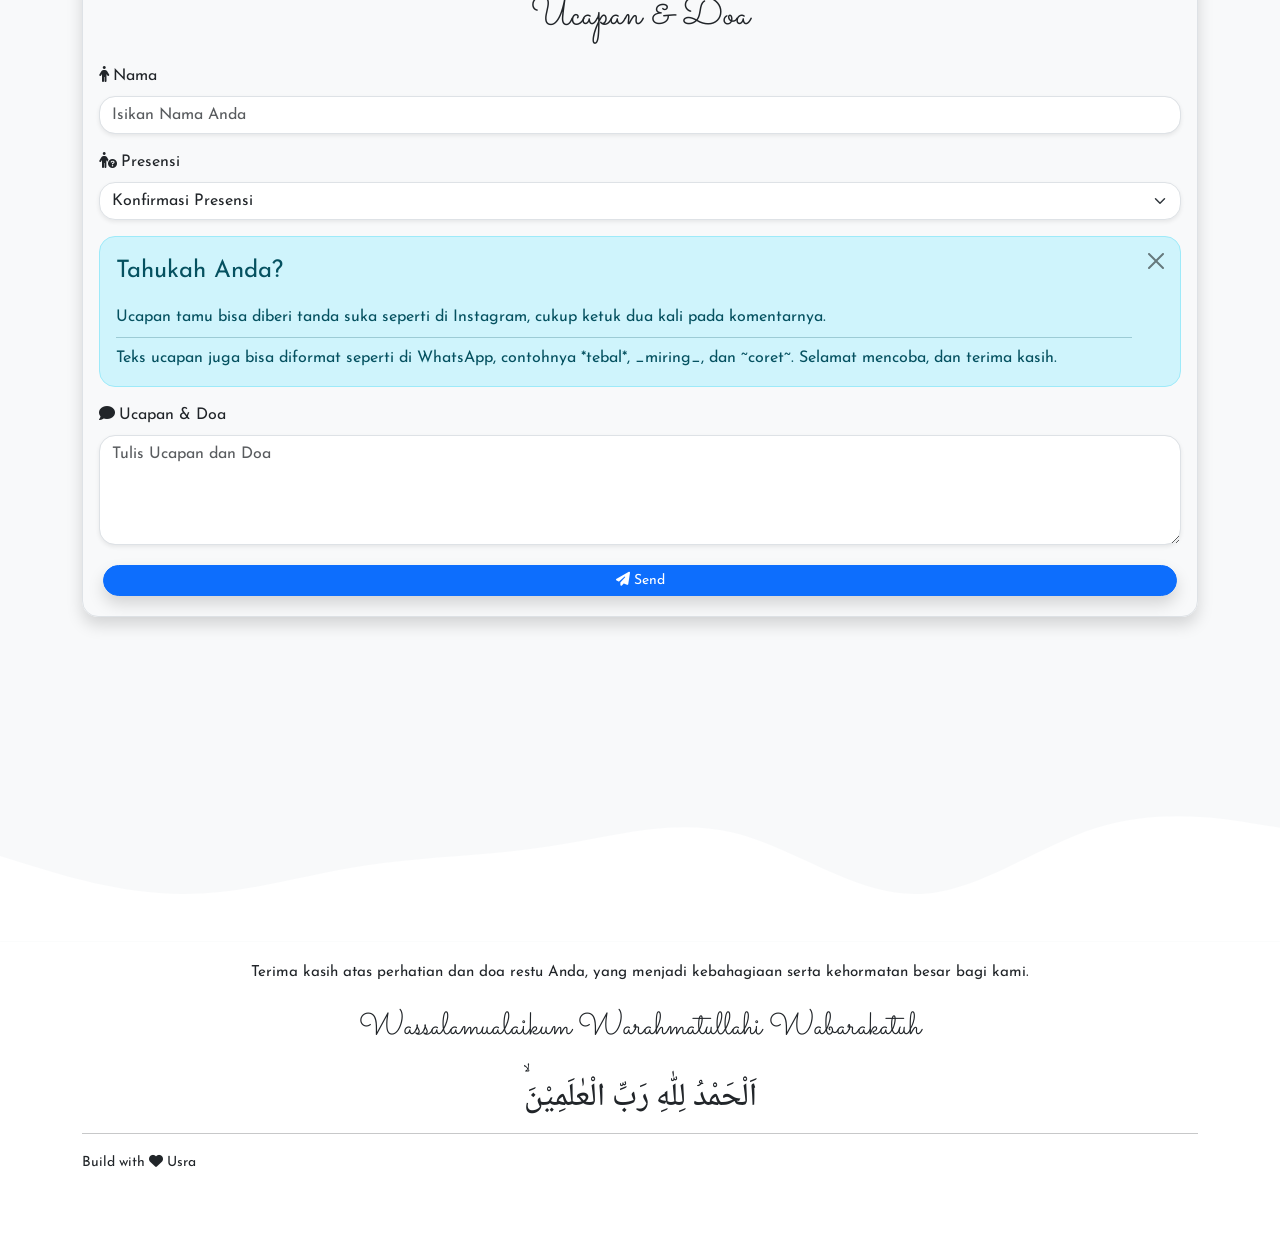
==== commit fd102cf2: "Rename bride to Zee, date to 17 Jan 1950, Jam Gadang location, footer + Love Gift name + alert copy" ====
--- a/index.html
+++ b/index.html
@@ -5,31 +5,31 @@
     <!-- Common Tag -->
     <meta charset="utf-8">
     <meta name="viewport" content="width=device-width, initial-scale=1">
-    <title>Undangan Digital Usra & Siapa | Website Undangan Pernikahan Online</title>
+    <title>Undangan Digital Usra & Zee | Website Undangan Pernikahan Online</title>
 
     <!-- SEO Tag -->
     <meta name="author" content="Usra">
     <meta name="language" content="id">
     <meta name="robots" content="index, follow, max-image-preview:large">
     <meta name="googlebot" content="index, follow, max-image-preview:large">
-    <meta name="title" content="Undangan Digital Usra & Siapa | Website Undangan Pernikahan Online">
-    <meta name="description" content="Undangan pernikahan digital online Usra & Siapa, Sabtu 03 Februari 2032 di Monas, Jakarta. Buka undangan, kirim ucapan dan doa, serta RSVP di sini.">
-    <meta name="keywords" content="undangan digital, undangan pernikahan online, undangan online, undangan pernikahan, website undangan, undangan digital pernikahan, wedding invitation, undangan nikah online, undangan web, undangan Usra dan Siapa">
-    <meta property="og:title" content="Undangan Digital Usra & Siapa | Website Undangan Pernikahan Online">
-    <meta property="og:description" content="Undangan pernikahan digital online Usra & Siapa, Sabtu 03 Februari 2032 di Monas, Jakarta. Buka undangan, kirim ucapan dan doa, serta RSVP di sini.">
+    <meta name="title" content="Undangan Digital Usra & Zee | Website Undangan Pernikahan Online">
+    <meta name="description" content="Undangan pernikahan digital online Usra & Zee, Selasa 17 Januari 1950 di Jam Gadang, Bukittinggi. Buka undangan, kirim ucapan dan doa, serta RSVP di sini.">
+    <meta name="keywords" content="undangan digital, undangan pernikahan online, undangan online, undangan pernikahan, website undangan, undangan digital pernikahan, wedding invitation, undangan nikah online, undangan web, undangan Usra dan Zee">
+    <meta property="og:title" content="Undangan Digital Usra & Zee | Website Undangan Pernikahan Online">
+    <meta property="og:description" content="Undangan pernikahan digital online Usra & Zee, Selasa 17 Januari 1950 di Jam Gadang, Bukittinggi. Buka undangan, kirim ucapan dan doa, serta RSVP di sini.">
     <meta property="og:image" content="https://nikah.xsrazy.web.id/assets/images/og-image.jpg">
     <meta property="og:image:secure_url" content="https://nikah.xsrazy.web.id/assets/images/og-image.jpg">
     <meta property="og:image:type" content="image/jpeg">
-    <meta property="og:image:alt" content="Undangan Pernikahan Digital Usra & Siapa">
+    <meta property="og:image:alt" content="Undangan Pernikahan Digital Usra & Zee">
     <meta property="og:image:width" content="1200">
     <meta property="og:image:height" content="630">
     <meta property="og:type" content="website">
     <meta property="og:locale" content="id_ID">
     <meta property="og:url" content="https://nikah.xsrazy.web.id/">
-    <meta property="og:site_name" content="Undangan Digital Usra & Siapa">
+    <meta property="og:site_name" content="Undangan Digital Usra & Zee">
     <meta name="twitter:card" content="summary_large_image">
-    <meta name="twitter:title" content="Undangan Digital Usra & Siapa | Website Undangan Pernikahan Online">
-    <meta name="twitter:description" content="Undangan pernikahan digital online Usra & Siapa, Sabtu 03 Februari 2032 di Monas, Jakarta. Buka undangan, kirim ucapan dan doa, serta RSVP di sini.">
+    <meta name="twitter:title" content="Undangan Digital Usra & Zee | Website Undangan Pernikahan Online">
+    <meta name="twitter:description" content="Undangan pernikahan digital online Usra & Zee, Selasa 17 Januari 1950 di Jam Gadang, Bukittinggi. Buka undangan, kirim ucapan dan doa, serta RSVP di sini.">
     <meta name="twitter:image" content="https://nikah.xsrazy.web.id/assets/images/og-image.jpg">
 
     <!-- Structured Data -->
@@ -39,26 +39,28 @@
         "@graph": [
             {
                 "@type": "WebSite",
-                "name": "Undangan Digital Usra & Siapa",
+                "name": "Undangan Digital Usra & Zee",
                 "url": "https://nikah.xsrazy.web.id/"
             },
             {
                 "@type": "Event",
-                "name": "Pernikahan Usra & Siapa",
-                "startDate": "2032-02-03T10:00:00+07:00",
+                "name": "Pernikahan Usra & Zee",
+                "startDate": "1950-01-17T10:00:00+07:00",
                 "eventStatus": "https://schema.org/EventScheduled",
                 "eventAttendanceMode": "https://schema.org/OfflineEventAttendanceMode",
                 "location": {
                     "@type": "Place",
-                    "name": "Monumen Nasional (Monas)",
+                    "name": "Jam Gadang",
                     "address": {
                         "@type": "PostalAddress",
-                        "addressLocality": "Gambir, Jakarta Pusat",
+                        "streetAddress": "Jl. Raya Bukittinggi - Payakumbuh, Benteng Pasar Atas",
+                        "addressLocality": "Bukittinggi",
+                        "addressRegion": "Sumatera Barat",
                         "addressCountry": "ID"
                     }
                 },
                 "image": ["https://nikah.xsrazy.web.id/assets/images/og-image.jpg"],
-                "description": "Undangan pernikahan digital online Usra & Siapa, Sabtu 03 Februari 2032 di Monas, Jakarta.",
+                "description": "Undangan pernikahan digital online Usra & Zee, Selasa 17 Januari 1950 di Jam Gadang, Bukittinggi.",
                 "organizer": {
                     "@type": "Person",
                     "name": "Usra",
@@ -71,7 +73,7 @@
 
     <!-- Appearance -->
     <meta name="mobile-web-app-capable" content="yes">
-    <meta name="apple-mobile-web-app-title" content="Undangan Usra & Siapa">
+    <meta name="apple-mobile-web-app-title" content="Undangan Usra & Zee">
     <meta name="theme-color" content="#000000">
     <meta name="color-scheme" content="dark light">
     <meta name="apple-mobile-web-app-status-bar-style" content="black-translucent">
@@ -165,10 +167,10 @@
 
                 <img src="./assets/images/bg.webp" alt="bg" onclick="util.modal(this)" class="img-center-crop rounded-circle border border-3 border-light shadow my-4 mx-auto">
 
-                <h2 class="font-esthetic my-4" style="font-size: 2.5rem;">Usra &amp; Siapa</h2>
-                <p class="my-2" style="font-size: 1.25rem;">Sabtu, 03 Februari 2032</p>
-
-                <a class="btn btn-outline-light btn-sm shadow rounded-pill px-3" target="_blank" href="https://calendar.google.com/calendar/render?action=TEMPLATE&text=The%20Wedding%20of%20Usra%20and%20Siapa&details=The%20Wedding%20of%20Usra%20and%20Siapa%20%7C%20Sabtu%2C%2003%20Februari%202032%20%7C%20Monumen%20Nasional%20%28Monas%29%2C%20Gambir%2C%20Jakarta%20Pusat%20%7C%2010.00%20-%2011.00%20WIB&dates=20320203T100000/20320203T110000&location=https%3A//www.google.com/maps/search/%3Fapi%3D1%26query%3DMonas%2BJakarta">
+                <h2 class="font-esthetic my-4" style="font-size: 2.5rem;">Usra &amp; Zee</h2>
+                <p class="my-2" style="font-size: 1.25rem;">Selasa, 17 Januari 1950</p>
+
+                <a class="btn btn-outline-light btn-sm shadow rounded-pill px-3" target="_blank" href="https://calendar.google.com/calendar/render?action=TEMPLATE&text=The%20Wedding%20of%20Usra%20and%20Zee&details=The%20Wedding%20of%20Usra%20and%20Zee%20%7C%20Selasa%2C%2017%20Januari%201950%20%7C%20Jam%20Gadang%2C%20Jl.%20Raya%20Bukittinggi%20-%20Payakumbuh%2C%20Benteng%20Pasar%20Atas%2C%20Bukittinggi%2C%20Sumatera%20Barat%20%7C%2010.00%20-%2011.00%20WIB&dates=19500117T100000/19500117T110000&location=https%3A//www.google.com/maps/search/%3Fapi%3D1%26query%3DJam%2BGadang%2BBukittinggi">
                     <i class="fa-solid fa-calendar-check me-2"></i>Save The Date
                 </a>
 
@@ -233,7 +235,7 @@
 
                 <div data-aos="fade-left" data-aos-duration="2000">
                     <img src="./assets/images/cewe.webp" alt="cewe" onclick="util.modal(this)" class="img-center-crop rounded-circle shadow my-4 mx-auto">
-                    <h2 class="font-esthetic m-0" style="font-size: 2rem;">Siapa</h2>
+                    <h2 class="font-esthetic m-0" style="font-size: 2rem;">Zee</h2>
                     <p class="mt-3 mb-1" style="font-size: 1.25rem;">Putri ke-...</p>
                     <p class="mb-0">Bapak ... dan Ibu ...</p>
                 </div>
@@ -283,7 +285,7 @@
 
                 <div class="border rounded-pill shadow py-2 px-4 mt-2 mb-4">
                     <!-- Ganti waktunya pada data-waktu (sesuai format tersebut) -->
-                    <div class="row justify-content-center" data-time="2032-02-03 10:00:00" id="count-down">
+                    <div class="row justify-content-center" data-time="1950-01-17 10:00:00" id="count-down">
                         <div class="col-3 p-1">
                             <h2 class="d-inline m-0 p-0" id="day">0</h2><small class="ms-1 me-0 my-0 p-0 d-inline">Hari</small>
                         </div>
@@ -339,8 +341,8 @@
                 </div>
 
                 <div class="py-2" data-aos="fade-down" data-aos-duration="1500">
-                    <a href="https://www.google.com/maps/search/?api=1&query=Monas+Jakarta" target="_blank" class="btn btn-outline-light btn-sm rounded-pill shadow mb-2 px-3"><i class="fa-solid fa-map-location-dot me-2"></i>Lihat Google Maps</a>
-                    <small class="d-block my-1">Monumen Nasional (Monas), Gambir, Jakarta Pusat. Titik kumpul di sini, kalo nyasar tanya satpam terdekat aja.</small>
+                    <a href="https://www.google.com/maps/search/?api=1&query=Jam+Gadang+Bukittinggi" target="_blank" class="btn btn-outline-light btn-sm rounded-pill shadow mb-2 px-3"><i class="fa-solid fa-map-location-dot me-2"></i>Lihat Google Maps</a>
+                    <small class="d-block my-1">Jam Gadang, Jl. Raya Bukittinggi - Payakumbuh, Benteng Pasar Atas, Bukittinggi, Sumatera Barat. Titik kumpul di sini, kalo nyasar tanya satpam terdekat aja.</small>
                 </div>
             </div>
         </section>
@@ -436,7 +438,7 @@
                             <button class="btn btn-outline-dark btn-sm rounded-4" style="font-size: 0.75rem;" data-copy="2032020320322032" onclick="util.copy(this, 'Tersalin')"><i class="fa-solid fa-copy me-1"></i>Salin</button>
                         </div>
 
-                        <p class="mt-2 mb-0 p-0" style="font-size: 0.95rem;">Usra</p>
+                        <p class="mt-2 mb-0 p-0" style="font-size: 0.95rem;">Rahmatul Usra</p>
                     </div>
 
                     <div class="bg-theme-dark rounded-4 shadow p-4 mt-2 text-start" data-aos="fade-up" data-aos-duration="2500">
@@ -448,7 +450,7 @@
                             <button class="btn btn-outline-dark btn-sm rounded-4" style="font-size: 0.75rem;" data-copy="0302030203020302" onclick="util.copy(this, 'Tersalin')"><i class="fa-solid fa-copy me-1"></i>Salin</button>
                         </div>
 
-                        <p class="mt-2 mb-0 p-0" style="font-size: 0.95rem;">Usra</p>
+                        <p class="mt-2 mb-0 p-0" style="font-size: 0.95rem;">Rahmatul Usra</p>
                     </div>
                 </div>
             </div>
@@ -459,16 +461,16 @@
             <div class="container text-center">
                 <p class="mb-3 fw-semibold" style="font-size: 0.95rem;">Bagikan Undangan Ini</p>
                 <div class="d-flex justify-content-center gap-2">
-                    <a class="btn rounded-circle d-inline-flex align-items-center justify-content-center" style="width: 2.75rem; height: 2.75rem; background-color: #25d366; color: #fff;" target="_blank" rel="noopener" href="https://wa.me/?text=Undangan%20Pernikahan%20Usra%20%26%20Siapa%2C%20Sabtu%2003%20Februari%202032.%20Buka%20undangannya%20di%20sini%3A%20https%3A%2F%2Fnikah.xsrazy.web.id%2F" aria-label="Bagikan ke WhatsApp">
+                    <a class="btn rounded-circle d-inline-flex align-items-center justify-content-center" style="width: 2.75rem; height: 2.75rem; background-color: #25d366; color: #fff;" target="_blank" rel="noopener" href="https://wa.me/?text=Undangan%20Pernikahan%20Usra%20%26%20Zee%2C%20Selasa%2017%20Januari%201950.%20Buka%20undangannya%20di%20sini%3A%20https%3A%2F%2Fnikah.xsrazy.web.id%2F" aria-label="Bagikan ke WhatsApp">
                         <i class="fa-brands fa-whatsapp" style="font-size: 1.25rem;"></i>
                     </a>
-                    <a class="btn rounded-circle d-inline-flex align-items-center justify-content-center" style="width: 2.75rem; height: 2.75rem; background-color: #229ed9; color: #fff;" target="_blank" rel="noopener" href="https://t.me/share/url?url=https%3A%2F%2Fnikah.xsrazy.web.id%2F&text=Undangan%20Pernikahan%20Usra%20%26%20Siapa%2C%20Sabtu%2003%20Februari%202032.%20Buka%20undangannya%20di%20sini%3A" aria-label="Bagikan ke Telegram">
+                    <a class="btn rounded-circle d-inline-flex align-items-center justify-content-center" style="width: 2.75rem; height: 2.75rem; background-color: #229ed9; color: #fff;" target="_blank" rel="noopener" href="https://t.me/share/url?url=https%3A%2F%2Fnikah.xsrazy.web.id%2F&text=Undangan%20Pernikahan%20Usra%20%26%20Zee%2C%20Selasa%2017%20Januari%201950.%20Buka%20undangannya%20di%20sini%3A" aria-label="Bagikan ke Telegram">
                         <i class="fa-brands fa-telegram" style="font-size: 1.25rem;"></i>
                     </a>
                     <a class="btn rounded-circle d-inline-flex align-items-center justify-content-center" style="width: 2.75rem; height: 2.75rem; background-color: #1877f2; color: #fff;" target="_blank" rel="noopener" href="https://www.facebook.com/sharer/sharer.php?u=https%3A%2F%2Fnikah.xsrazy.web.id%2F" aria-label="Bagikan ke Facebook">
                         <i class="fa-brands fa-facebook-f" style="font-size: 1.25rem;"></i>
                     </a>
-                    <a class="btn rounded-circle d-inline-flex align-items-center justify-content-center" style="width: 2.75rem; height: 2.75rem; background-color: #000000; color: #fff;" target="_blank" rel="noopener" href="https://twitter.com/intent/tweet?text=Undangan%20Pernikahan%20Usra%20%26%20Siapa%2C%20Sabtu%2003%20Februari%202032.%20Buka%20undangannya%20di%20sini%3A&url=https%3A%2F%2Fnikah.xsrazy.web.id%2F" aria-label="Bagikan ke X">
+                    <a class="btn rounded-circle d-inline-flex align-items-center justify-content-center" style="width: 2.75rem; height: 2.75rem; background-color: #000000; color: #fff;" target="_blank" rel="noopener" href="https://twitter.com/intent/tweet?text=Undangan%20Pernikahan%20Usra%20%26%20Zee%2C%20Selasa%2017%20Januari%201950.%20Buka%20undangannya%20di%20sini%3A&url=https%3A%2F%2Fnikah.xsrazy.web.id%2F" aria-label="Bagikan ke X">
                         <i class="fa-brands fa-x-twitter" style="font-size: 1.25rem;"></i>
                     </a>
                     <button class="btn rounded-circle d-inline-flex align-items-center justify-content-center" style="width: 2.75rem; height: 2.75rem; background-color: #6c757d; color: #fff;" data-copy="https://nikah.xsrazy.web.id/" onclick="util.copy(this, 'Tersalin')" aria-label="Salin link undangan">
@@ -502,10 +504,10 @@
                         <div id="information" class="alert alert-info alert-dismissible fade show rounded-4" role="alert">
                             <button type="button" class="btn-close rounded-4 p-3" data-bs-dismiss="alert" aria-label="Close" onclick="guest.closeInformation()"></button>
 
-                            <p style="font-size: 1.5rem;">Bestieee!!!</p>
-                            <p class="m-0">Cobain like seperti Instagram, dengan tap tap bagian komentarnya</p>
+                            <p style="font-size: 1.5rem;">Tahukah Anda?</p>
+                            <p class="m-0">Ucapan tamu bisa diberi tanda suka seperti di Instagram, cukup ketuk dua kali pada komentarnya.</p>
                             <hr class="my-2">
-                            <p class="m-0">Sama bisa format text seperti Whatsapp lohh... cobainn jugaaa, makaciwww bestieee</p>
+                            <p class="m-0">Teks ucapan juga bisa diformat seperti di WhatsApp, contohnya *tebal*, _miring_, dan ~coret~. Selamat mencoba, dan terima kasih.</p>
                         </div>
 
                         <label for="form-comment" class="form-label"><i class="fa-solid fa-comment me-1"></i>Ucapan &amp; Doa</label>
@@ -560,13 +562,9 @@
 
                 <div class="row align-items-center justify-content-between flex-column flex-sm-row pb-3">
                     <div class="col-auto">
-                        <small>Build with<i class="fa-solid fa-heart mx-1"></i>Usra</small>
-                    </div>
-                    <div class="col-auto">
-                        <small><i class="fa-brands fa-github me-1"></i><a target="_blank" href="https://github.com/xsrazy">xsrazy</a></small>
-                        <small><i class="fa-brands fa-youtube me-1"></i><a target="_blank" href="https://www.youtube.com/watch?v=1WCIrw85zbQ">I Wanna Grow Old with You</a></small>
-                    </div>
-                </div>
+                        <small>Build with<i class="fa-solid fa-heart mx-1"></i><a target="_blank" href="https://github.com/xsrazy/Nikah" class="text-decoration-none" style="color: inherit;">Usra</a></small>
+                    </div>
+                                    </div>
             </div>
         </section>
     </main>
@@ -579,7 +577,7 @@
 
                 <img src="./assets/images/bg.webp" alt="background" class="img-center-crop rounded-circle border border-3 border-light shadow mb-4 mx-auto">
 
-                <h2 class="font-esthetic mb-4" style="font-size: 2.5rem;">Usra &amp; Siapa</h2>
+                <h2 class="font-esthetic mb-4" style="font-size: 2.5rem;">Usra &amp; Zee</h2>
                 <div id="guest-name" data-message="Kepada Yth Bapak/Ibu/Saudara/i"></div>
 
                 <button type="button" class="btn btn-light shadow rounded-4 mt-3" onclick="guest.open(this)"><i class="fa-solid fa-envelope-open me-2"></i>Open Invitation</button>
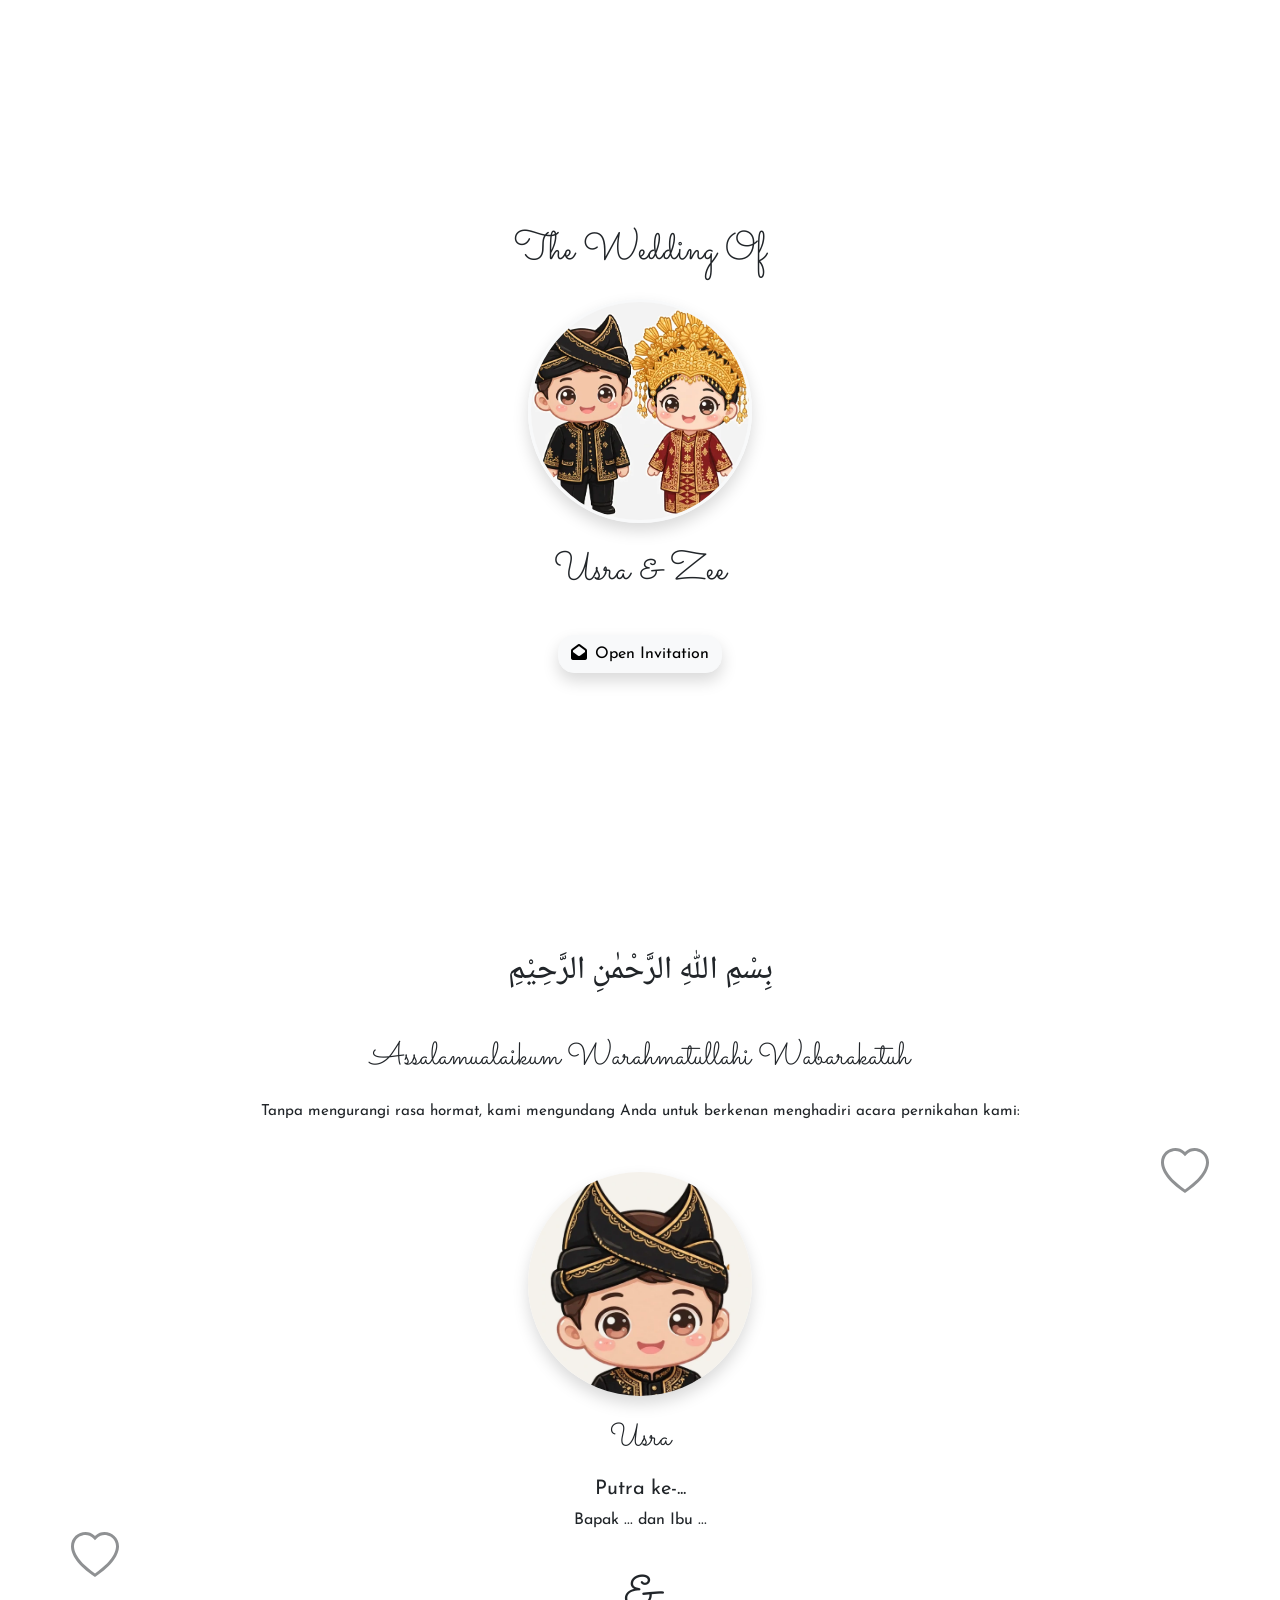
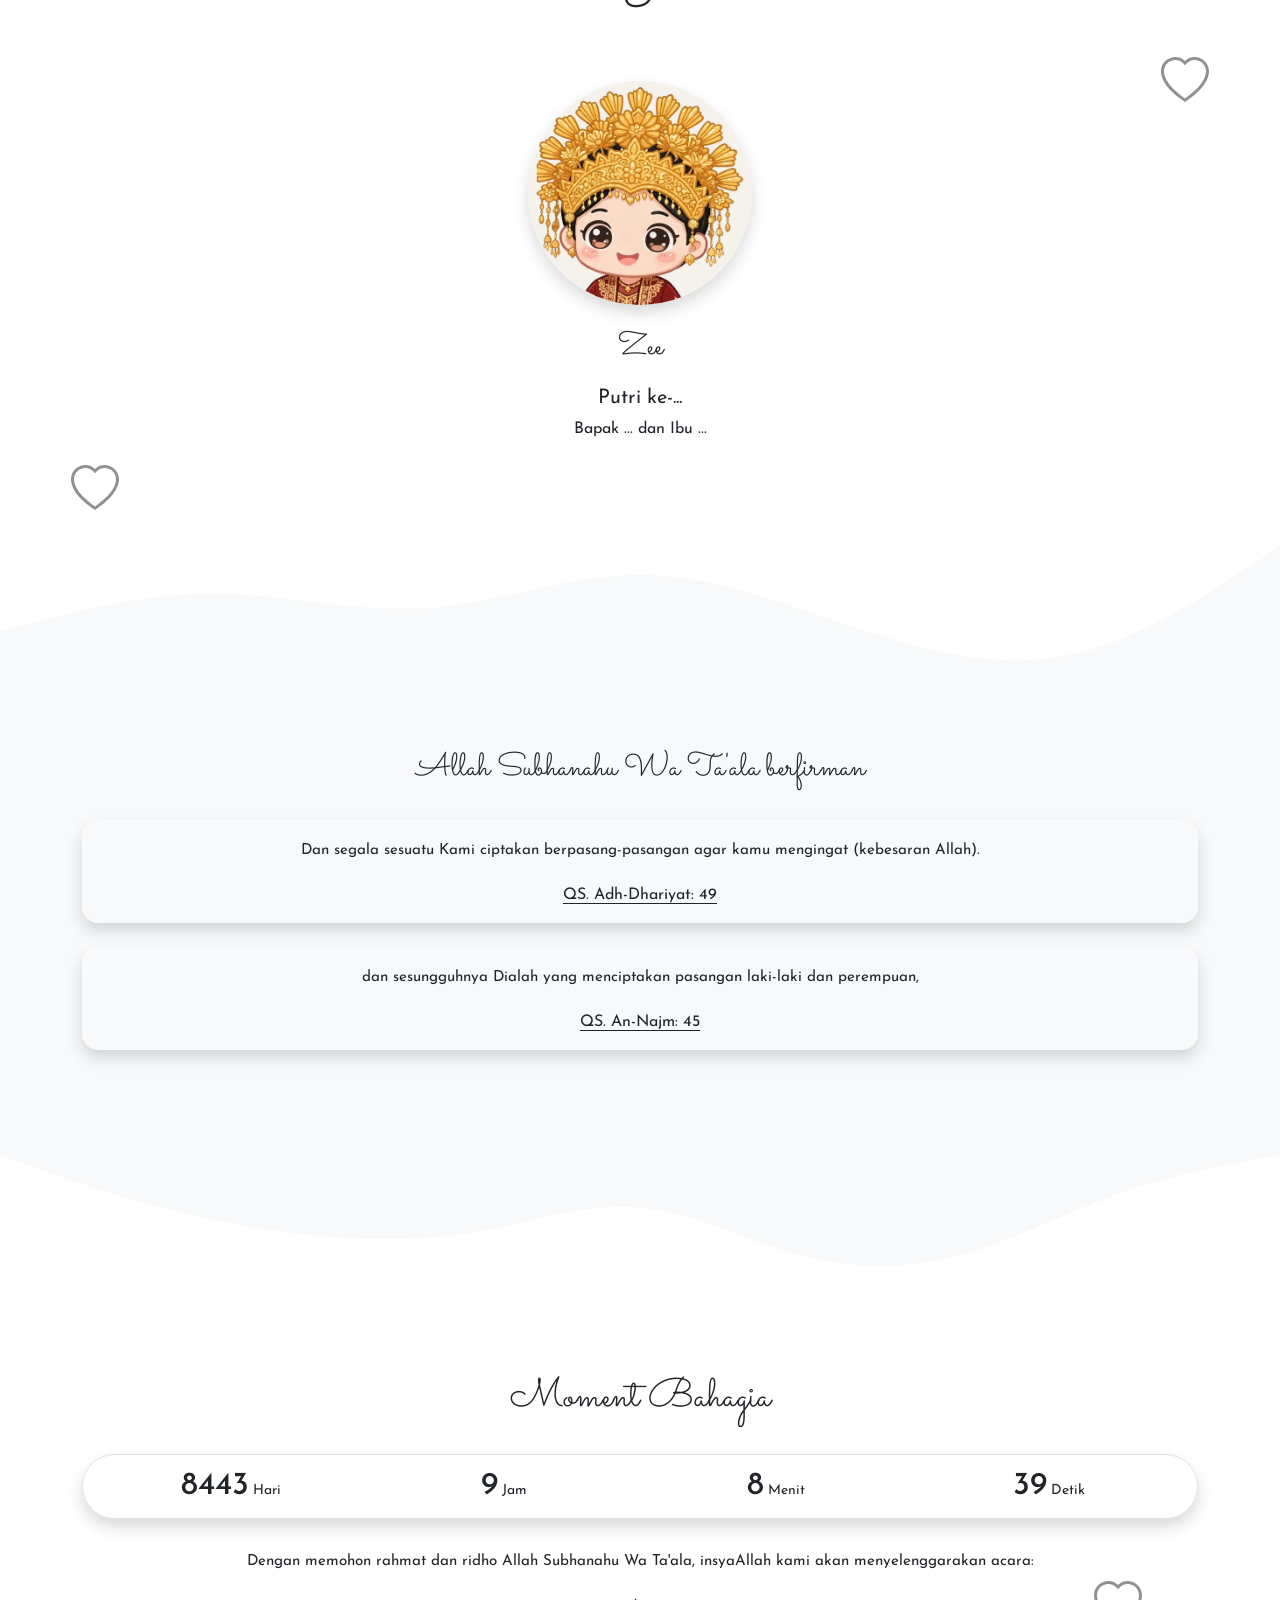
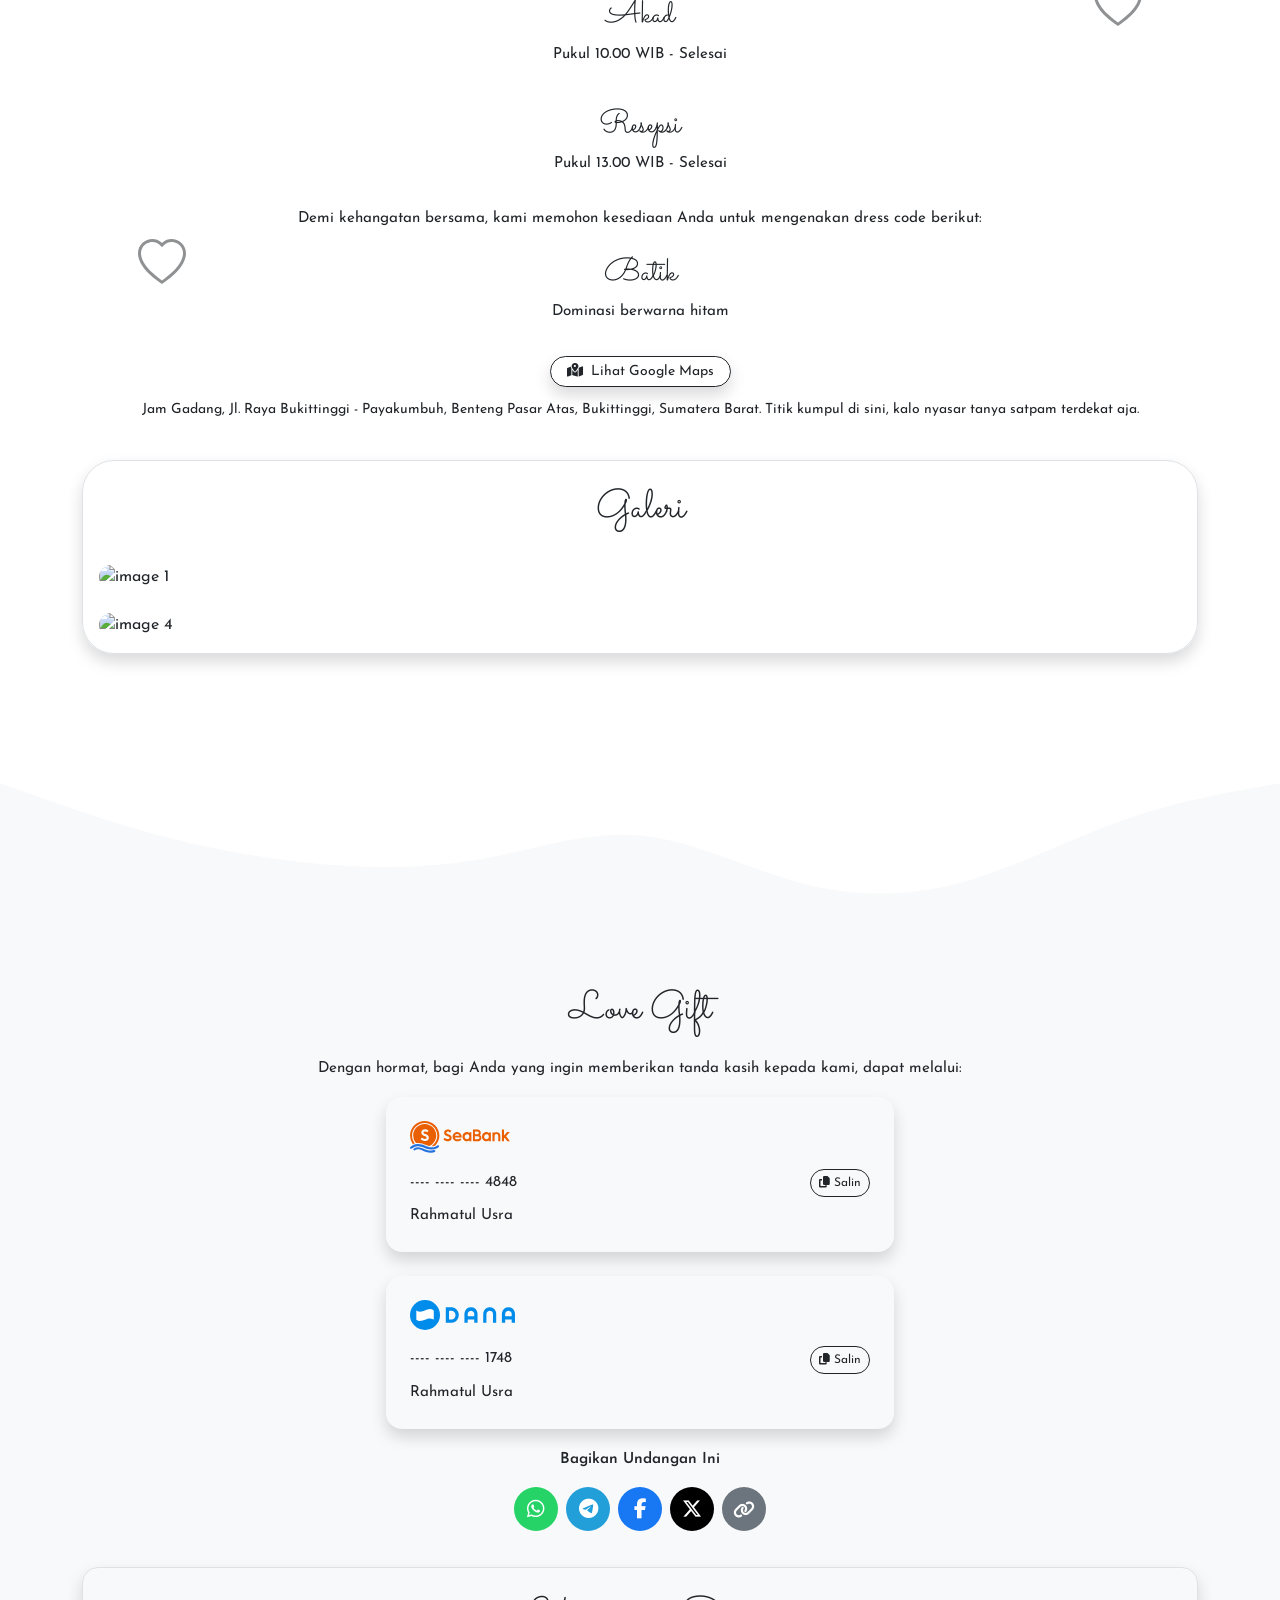
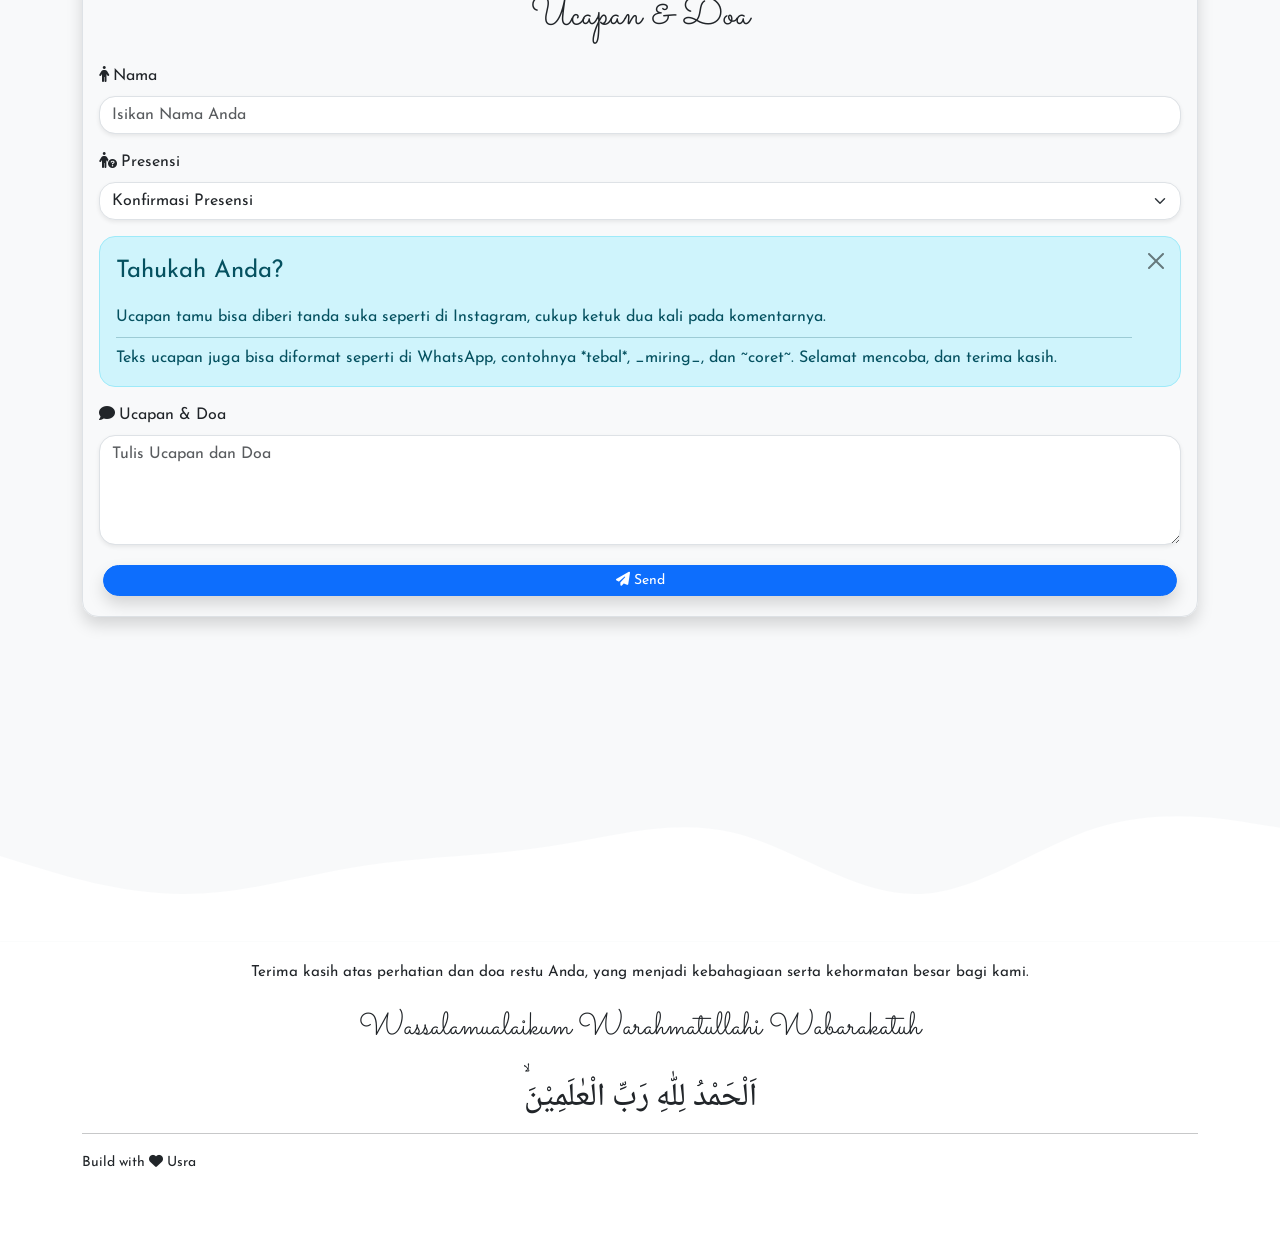
==== commit 8a0d5e77: "Fix wedding year typo: 1950 -> 2050 (Senin, 17 Januari 2050)" ====
--- a/index.html
+++ b/index.html
@@ -13,10 +13,10 @@
     <meta name="robots" content="index, follow, max-image-preview:large">
     <meta name="googlebot" content="index, follow, max-image-preview:large">
     <meta name="title" content="Undangan Digital Usra & Zee | Website Undangan Pernikahan Online">
-    <meta name="description" content="Undangan pernikahan digital online Usra & Zee, Selasa 17 Januari 1950 di Jam Gadang, Bukittinggi. Buka undangan, kirim ucapan dan doa, serta RSVP di sini.">
+    <meta name="description" content="Undangan pernikahan digital online Usra & Zee, Senin 17 Januari 2050 di Jam Gadang, Bukittinggi. Buka undangan, kirim ucapan dan doa, serta RSVP di sini.">
     <meta name="keywords" content="undangan digital, undangan pernikahan online, undangan online, undangan pernikahan, website undangan, undangan digital pernikahan, wedding invitation, undangan nikah online, undangan web, undangan Usra dan Zee">
     <meta property="og:title" content="Undangan Digital Usra & Zee | Website Undangan Pernikahan Online">
-    <meta property="og:description" content="Undangan pernikahan digital online Usra & Zee, Selasa 17 Januari 1950 di Jam Gadang, Bukittinggi. Buka undangan, kirim ucapan dan doa, serta RSVP di sini.">
+    <meta property="og:description" content="Undangan pernikahan digital online Usra & Zee, Senin 17 Januari 2050 di Jam Gadang, Bukittinggi. Buka undangan, kirim ucapan dan doa, serta RSVP di sini.">
     <meta property="og:image" content="https://nikah.xsrazy.web.id/assets/images/og-image.jpg">
     <meta property="og:image:secure_url" content="https://nikah.xsrazy.web.id/assets/images/og-image.jpg">
     <meta property="og:image:type" content="image/jpeg">
@@ -29,7 +29,7 @@
     <meta property="og:site_name" content="Undangan Digital Usra & Zee">
     <meta name="twitter:card" content="summary_large_image">
     <meta name="twitter:title" content="Undangan Digital Usra & Zee | Website Undangan Pernikahan Online">
-    <meta name="twitter:description" content="Undangan pernikahan digital online Usra & Zee, Selasa 17 Januari 1950 di Jam Gadang, Bukittinggi. Buka undangan, kirim ucapan dan doa, serta RSVP di sini.">
+    <meta name="twitter:description" content="Undangan pernikahan digital online Usra & Zee, Senin 17 Januari 2050 di Jam Gadang, Bukittinggi. Buka undangan, kirim ucapan dan doa, serta RSVP di sini.">
     <meta name="twitter:image" content="https://nikah.xsrazy.web.id/assets/images/og-image.jpg">
 
     <!-- Structured Data -->
@@ -45,7 +45,7 @@
             {
                 "@type": "Event",
                 "name": "Pernikahan Usra & Zee",
-                "startDate": "1950-01-17T10:00:00+07:00",
+                "startDate": "2050-01-17T10:00:00+07:00",
                 "eventStatus": "https://schema.org/EventScheduled",
                 "eventAttendanceMode": "https://schema.org/OfflineEventAttendanceMode",
                 "location": {
@@ -60,7 +60,7 @@
                     }
                 },
                 "image": ["https://nikah.xsrazy.web.id/assets/images/og-image.jpg"],
-                "description": "Undangan pernikahan digital online Usra & Zee, Selasa 17 Januari 1950 di Jam Gadang, Bukittinggi.",
+                "description": "Undangan pernikahan digital online Usra & Zee, Senin 17 Januari 2050 di Jam Gadang, Bukittinggi.",
                 "organizer": {
                     "@type": "Person",
                     "name": "Usra",
@@ -168,9 +168,9 @@
                 <img src="./assets/images/bg.webp" alt="bg" onclick="util.modal(this)" class="img-center-crop rounded-circle border border-3 border-light shadow my-4 mx-auto">
 
                 <h2 class="font-esthetic my-4" style="font-size: 2.5rem;">Usra &amp; Zee</h2>
-                <p class="my-2" style="font-size: 1.25rem;">Selasa, 17 Januari 1950</p>
-
-                <a class="btn btn-outline-light btn-sm shadow rounded-pill px-3" target="_blank" href="https://calendar.google.com/calendar/render?action=TEMPLATE&text=The%20Wedding%20of%20Usra%20and%20Zee&details=The%20Wedding%20of%20Usra%20and%20Zee%20%7C%20Selasa%2C%2017%20Januari%201950%20%7C%20Jam%20Gadang%2C%20Jl.%20Raya%20Bukittinggi%20-%20Payakumbuh%2C%20Benteng%20Pasar%20Atas%2C%20Bukittinggi%2C%20Sumatera%20Barat%20%7C%2010.00%20-%2011.00%20WIB&dates=19500117T100000/19500117T110000&location=https%3A//www.google.com/maps/search/%3Fapi%3D1%26query%3DJam%2BGadang%2BBukittinggi">
+                <p class="my-2" style="font-size: 1.25rem;">Senin, 17 Januari 2050</p>
+
+                <a class="btn btn-outline-light btn-sm shadow rounded-pill px-3" target="_blank" href="https://calendar.google.com/calendar/render?action=TEMPLATE&text=The%20Wedding%20of%20Usra%20and%20Zee&details=The%20Wedding%20of%20Usra%20and%20Zee%20%7C%20Senin%2C%2017%20Januari%202050%20%7C%20Jam%20Gadang%2C%20Jl.%20Raya%20Bukittinggi%20-%20Payakumbuh%2C%20Benteng%20Pasar%20Atas%2C%20Bukittinggi%2C%20Sumatera%20Barat%20%7C%2010.00%20-%2011.00%20WIB&dates=20500117T100000/20500117T110000&location=https%3A//www.google.com/maps/search/%3Fapi%3D1%26query%3DJam%2BGadang%2BBukittinggi">
                     <i class="fa-solid fa-calendar-check me-2"></i>Save The Date
                 </a>
 
@@ -285,7 +285,7 @@
 
                 <div class="border rounded-pill shadow py-2 px-4 mt-2 mb-4">
                     <!-- Ganti waktunya pada data-waktu (sesuai format tersebut) -->
-                    <div class="row justify-content-center" data-time="1950-01-17 10:00:00" id="count-down">
+                    <div class="row justify-content-center" data-time="2050-01-17 10:00:00" id="count-down">
                         <div class="col-3 p-1">
                             <h2 class="d-inline m-0 p-0" id="day">0</h2><small class="ms-1 me-0 my-0 p-0 d-inline">Hari</small>
                         </div>
@@ -461,16 +461,16 @@
             <div class="container text-center">
                 <p class="mb-3 fw-semibold" style="font-size: 0.95rem;">Bagikan Undangan Ini</p>
                 <div class="d-flex justify-content-center gap-2">
-                    <a class="btn rounded-circle d-inline-flex align-items-center justify-content-center" style="width: 2.75rem; height: 2.75rem; background-color: #25d366; color: #fff;" target="_blank" rel="noopener" href="https://wa.me/?text=Undangan%20Pernikahan%20Usra%20%26%20Zee%2C%20Selasa%2017%20Januari%201950.%20Buka%20undangannya%20di%20sini%3A%20https%3A%2F%2Fnikah.xsrazy.web.id%2F" aria-label="Bagikan ke WhatsApp">
+                    <a class="btn rounded-circle d-inline-flex align-items-center justify-content-center" style="width: 2.75rem; height: 2.75rem; background-color: #25d366; color: #fff;" target="_blank" rel="noopener" href="https://wa.me/?text=Undangan%20Pernikahan%20Usra%20%26%20Zee%2C%20Senin%2017%20Januari%202050.%20Buka%20undangannya%20di%20sini%3A%20https%3A%2F%2Fnikah.xsrazy.web.id%2F" aria-label="Bagikan ke WhatsApp">
                         <i class="fa-brands fa-whatsapp" style="font-size: 1.25rem;"></i>
                     </a>
-                    <a class="btn rounded-circle d-inline-flex align-items-center justify-content-center" style="width: 2.75rem; height: 2.75rem; background-color: #229ed9; color: #fff;" target="_blank" rel="noopener" href="https://t.me/share/url?url=https%3A%2F%2Fnikah.xsrazy.web.id%2F&text=Undangan%20Pernikahan%20Usra%20%26%20Zee%2C%20Selasa%2017%20Januari%201950.%20Buka%20undangannya%20di%20sini%3A" aria-label="Bagikan ke Telegram">
+                    <a class="btn rounded-circle d-inline-flex align-items-center justify-content-center" style="width: 2.75rem; height: 2.75rem; background-color: #229ed9; color: #fff;" target="_blank" rel="noopener" href="https://t.me/share/url?url=https%3A%2F%2Fnikah.xsrazy.web.id%2F&text=Undangan%20Pernikahan%20Usra%20%26%20Zee%2C%20Senin%2017%20Januari%202050.%20Buka%20undangannya%20di%20sini%3A" aria-label="Bagikan ke Telegram">
                         <i class="fa-brands fa-telegram" style="font-size: 1.25rem;"></i>
                     </a>
                     <a class="btn rounded-circle d-inline-flex align-items-center justify-content-center" style="width: 2.75rem; height: 2.75rem; background-color: #1877f2; color: #fff;" target="_blank" rel="noopener" href="https://www.facebook.com/sharer/sharer.php?u=https%3A%2F%2Fnikah.xsrazy.web.id%2F" aria-label="Bagikan ke Facebook">
                         <i class="fa-brands fa-facebook-f" style="font-size: 1.25rem;"></i>
                     </a>
-                    <a class="btn rounded-circle d-inline-flex align-items-center justify-content-center" style="width: 2.75rem; height: 2.75rem; background-color: #000000; color: #fff;" target="_blank" rel="noopener" href="https://twitter.com/intent/tweet?text=Undangan%20Pernikahan%20Usra%20%26%20Zee%2C%20Selasa%2017%20Januari%201950.%20Buka%20undangannya%20di%20sini%3A&url=https%3A%2F%2Fnikah.xsrazy.web.id%2F" aria-label="Bagikan ke X">
+                    <a class="btn rounded-circle d-inline-flex align-items-center justify-content-center" style="width: 2.75rem; height: 2.75rem; background-color: #000000; color: #fff;" target="_blank" rel="noopener" href="https://twitter.com/intent/tweet?text=Undangan%20Pernikahan%20Usra%20%26%20Zee%2C%20Senin%2017%20Januari%202050.%20Buka%20undangannya%20di%20sini%3A&url=https%3A%2F%2Fnikah.xsrazy.web.id%2F" aria-label="Bagikan ke X">
                         <i class="fa-brands fa-x-twitter" style="font-size: 1.25rem;"></i>
                     </a>
                     <button class="btn rounded-circle d-inline-flex align-items-center justify-content-center" style="width: 2.75rem; height: 2.75rem; background-color: #6c757d; color: #fff;" data-copy="https://nikah.xsrazy.web.id/" onclick="util.copy(this, 'Tersalin')" aria-label="Salin link undangan">
